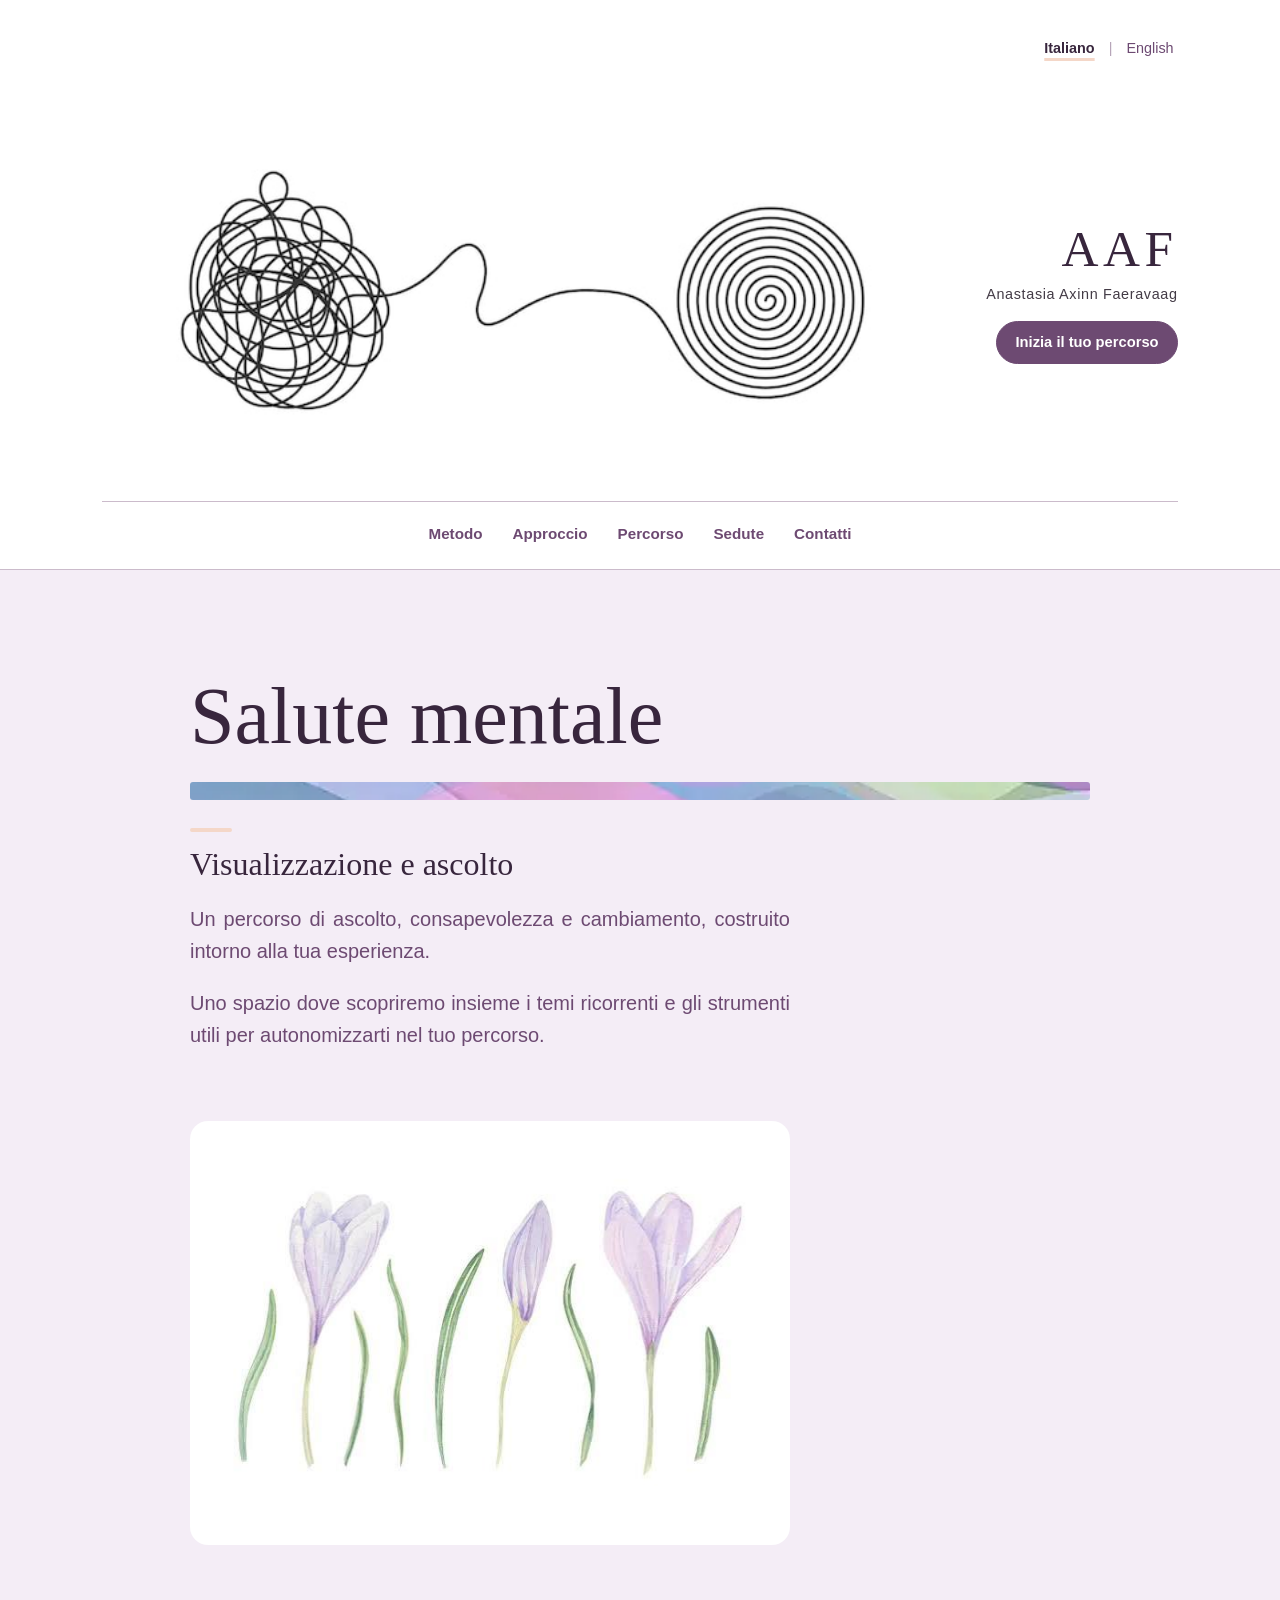
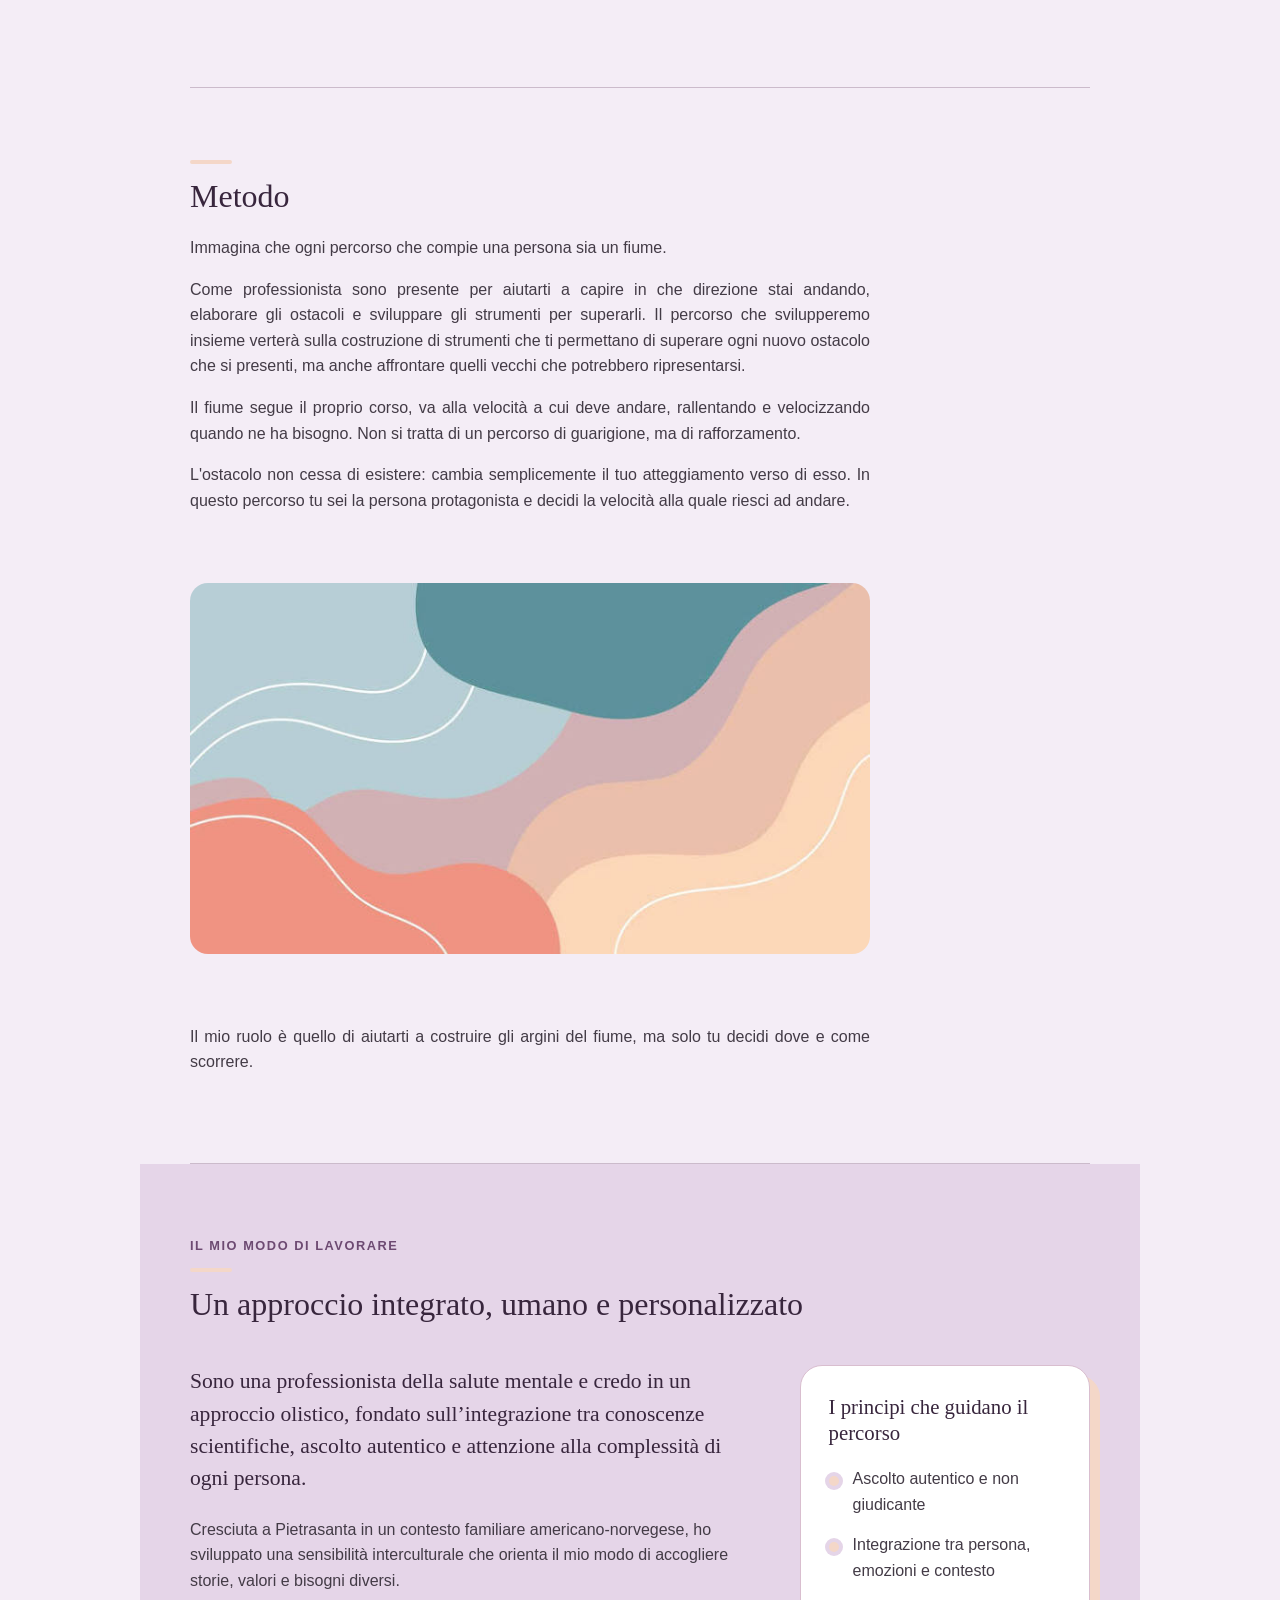
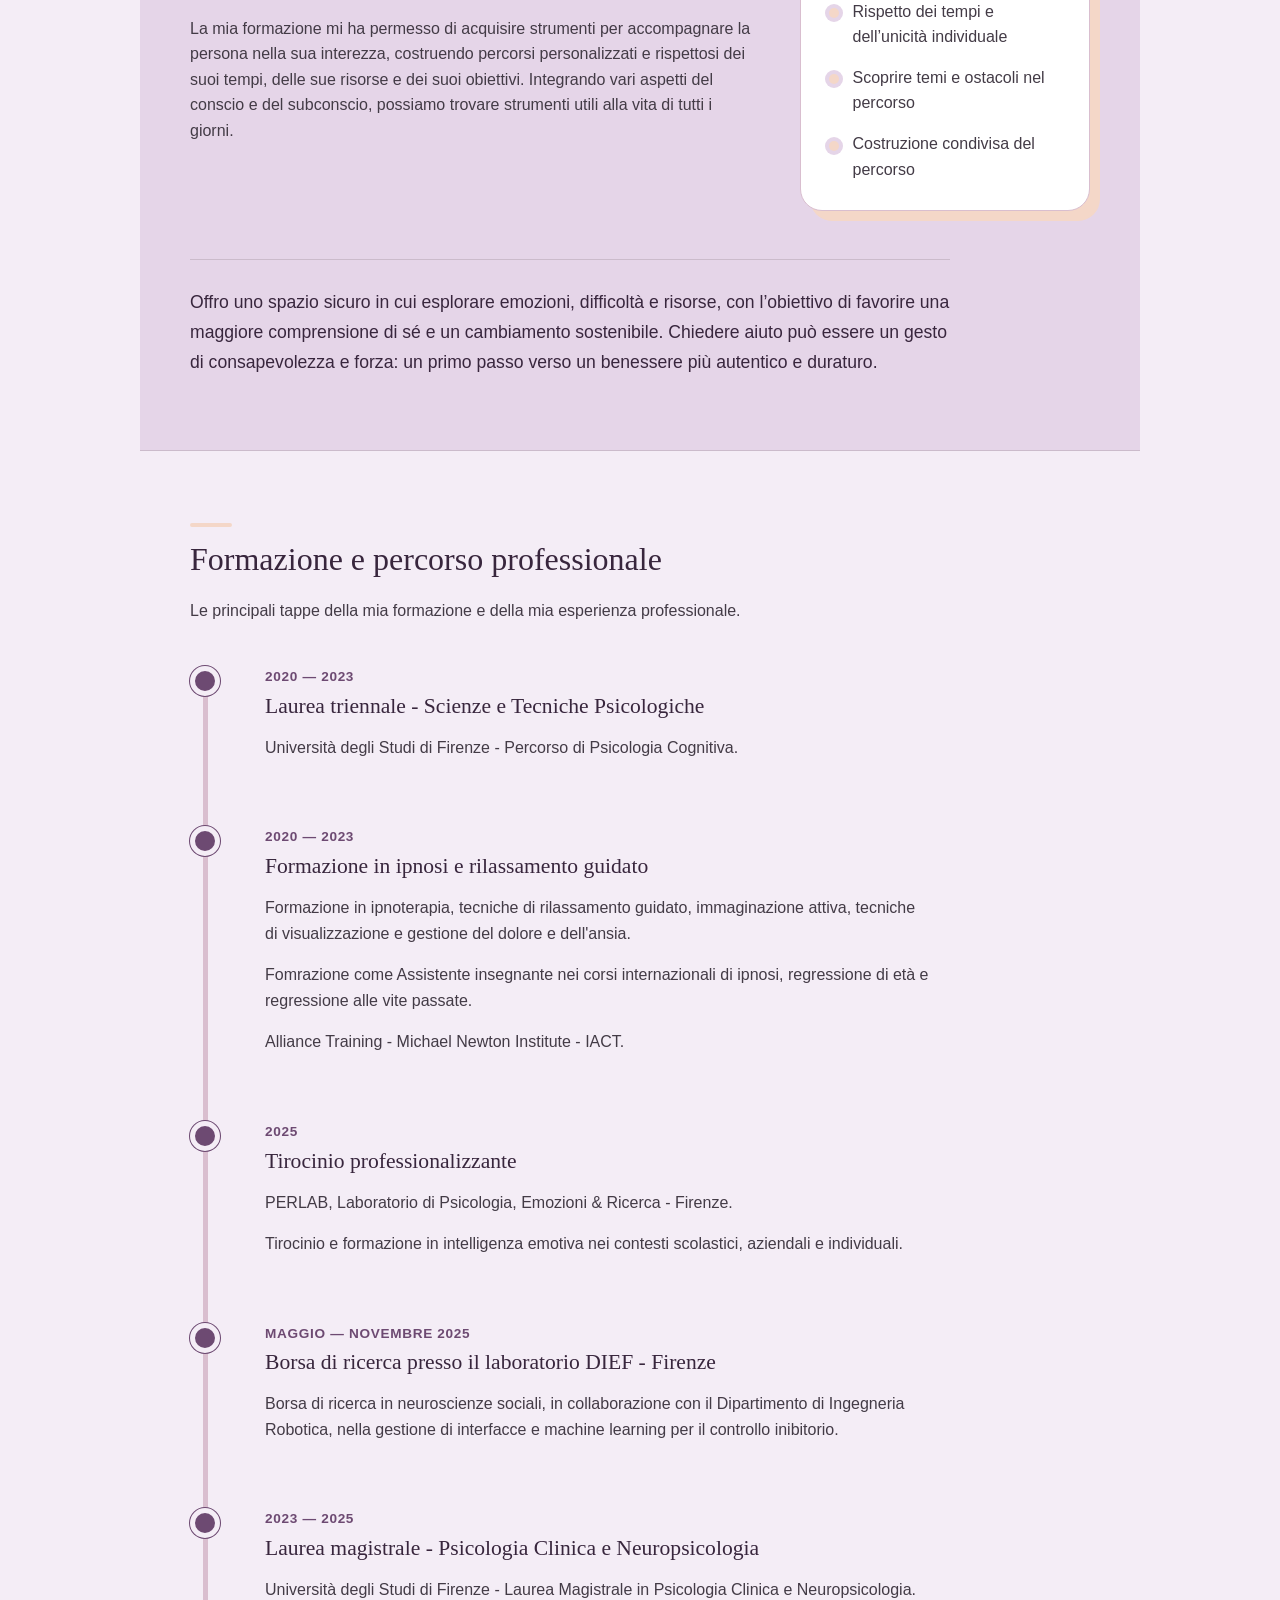
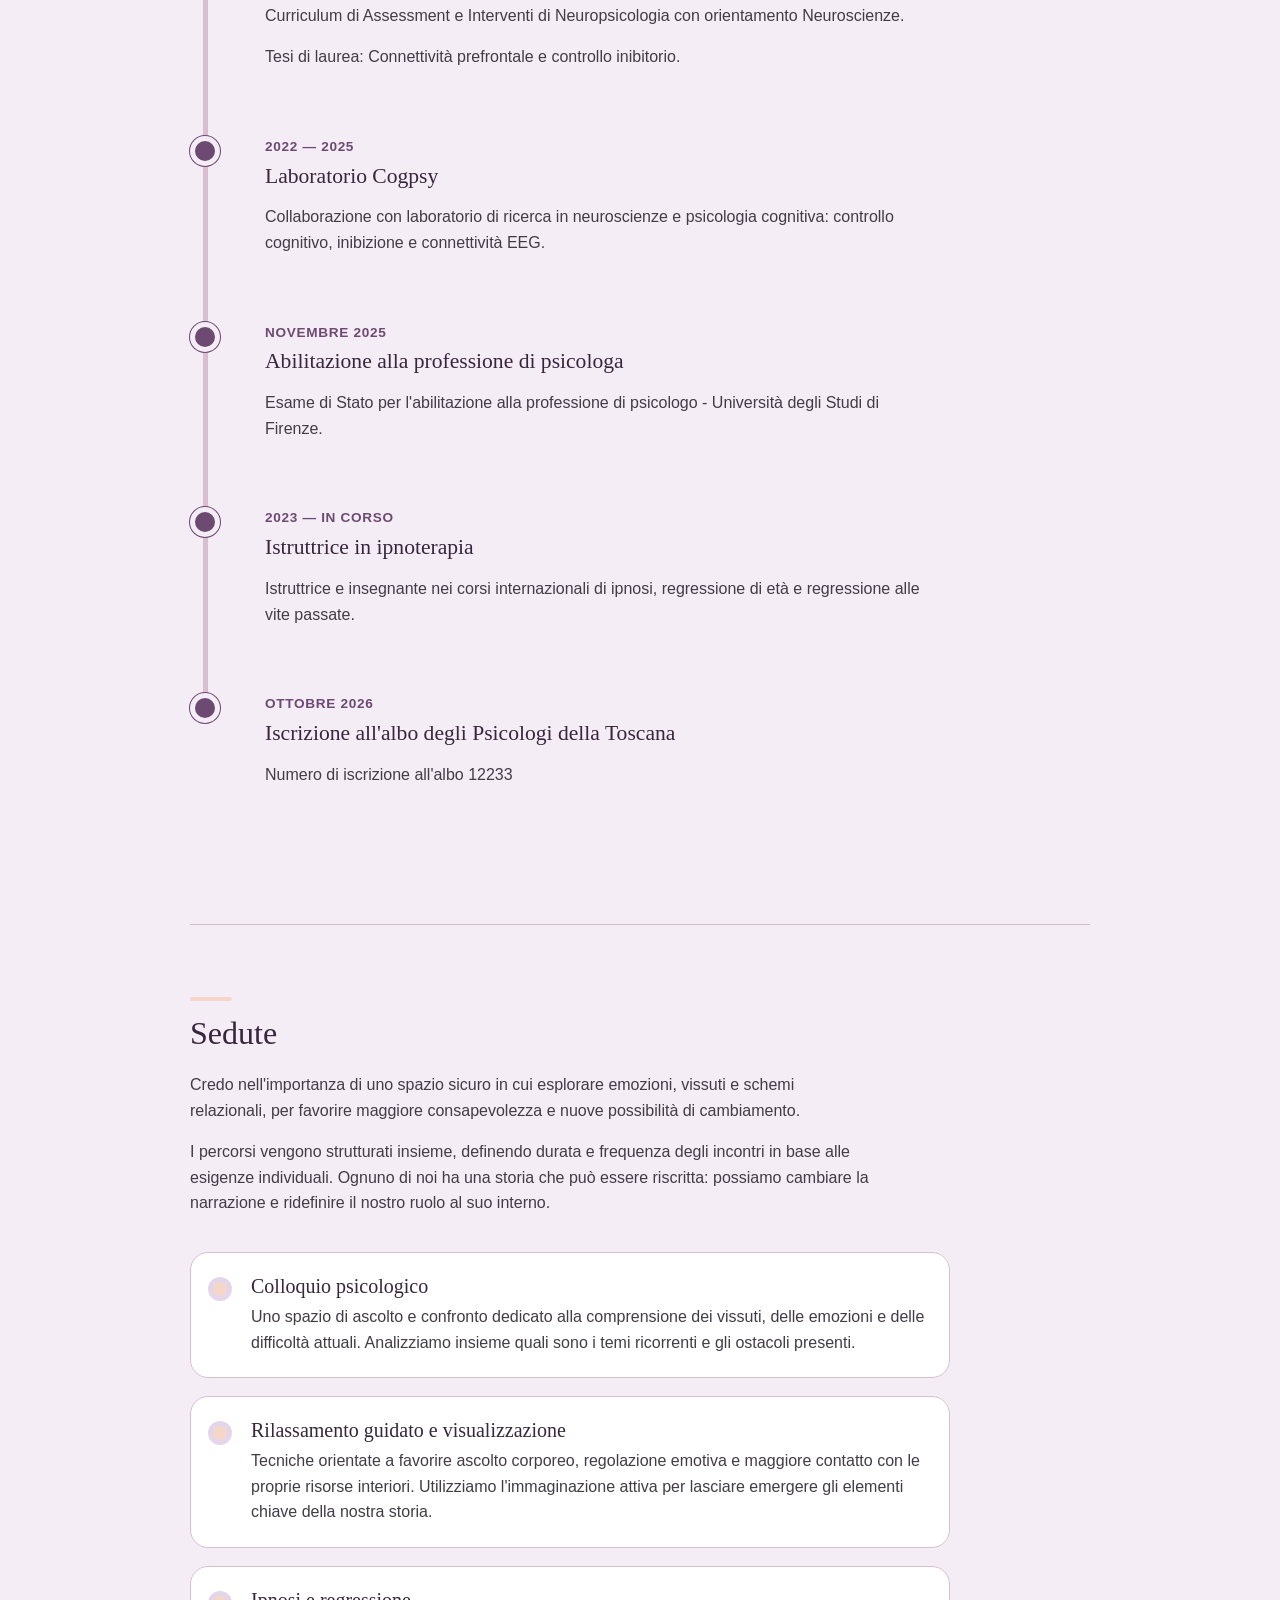
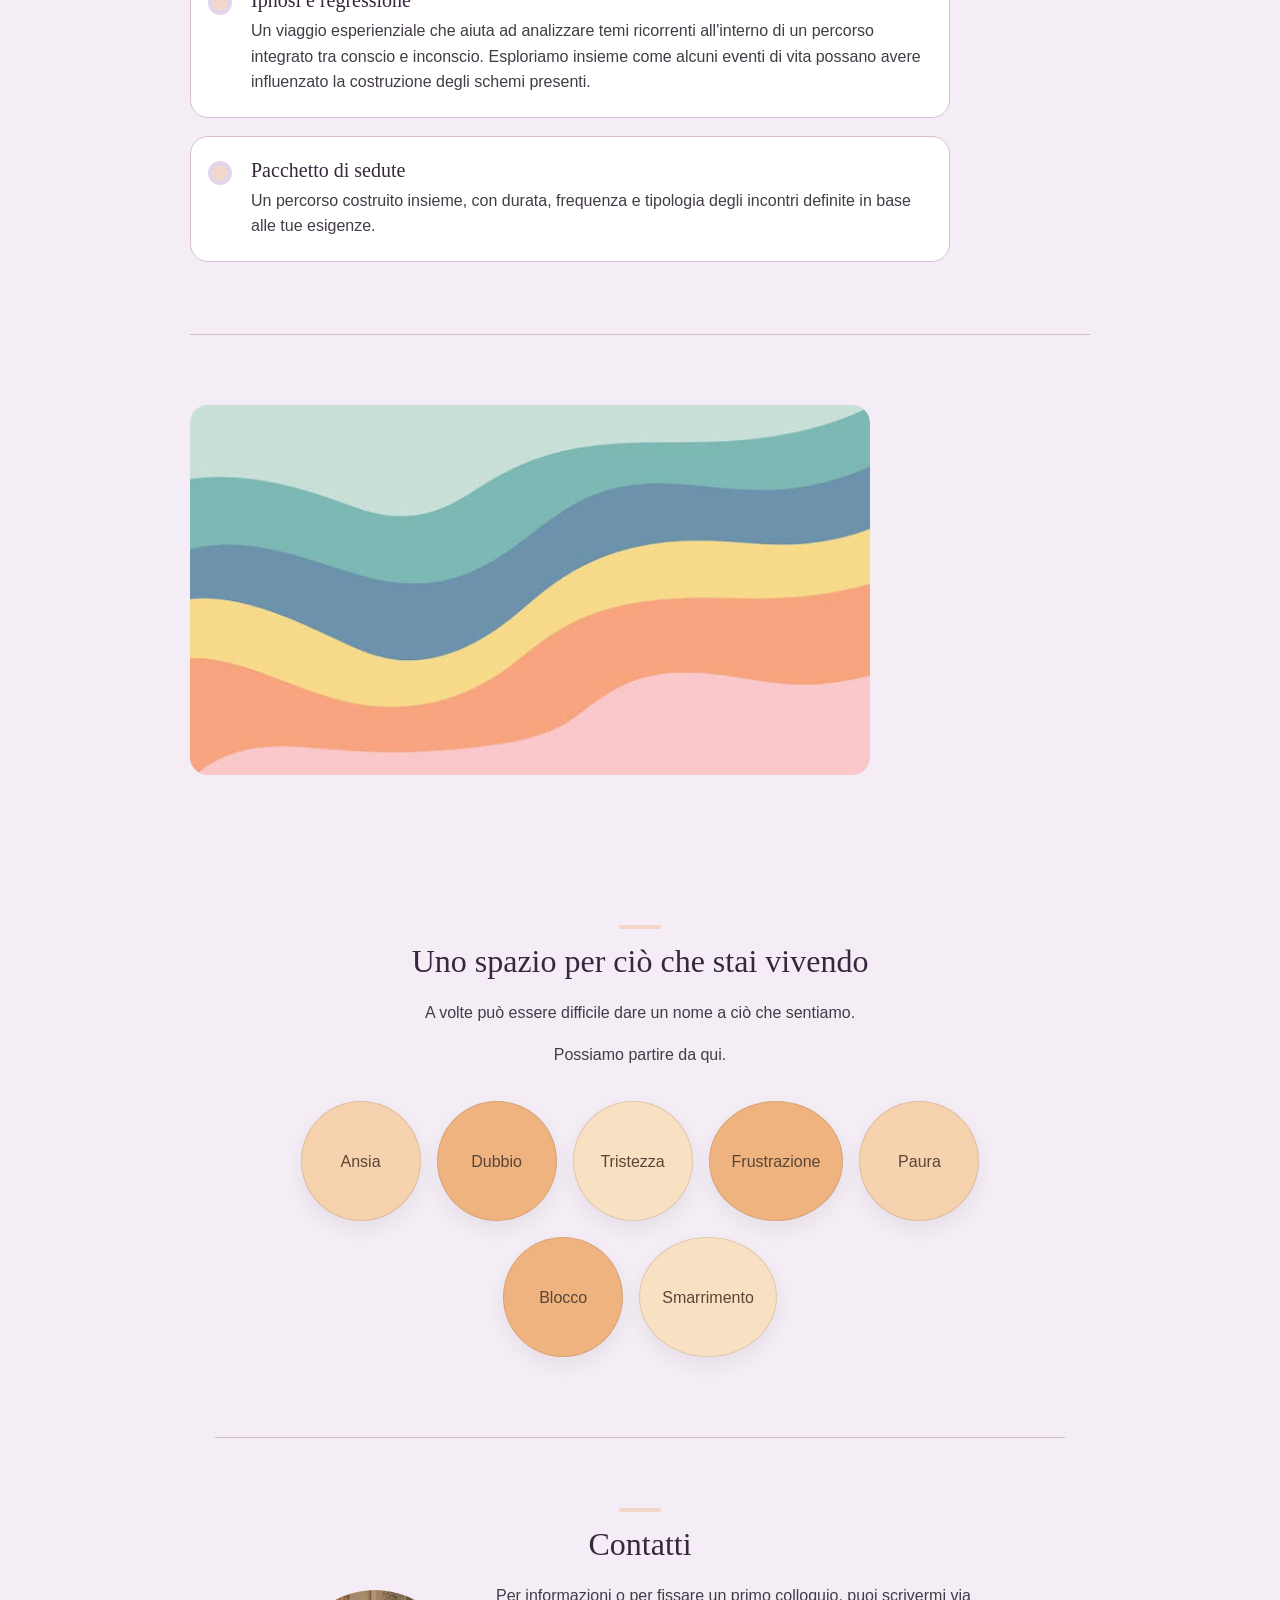
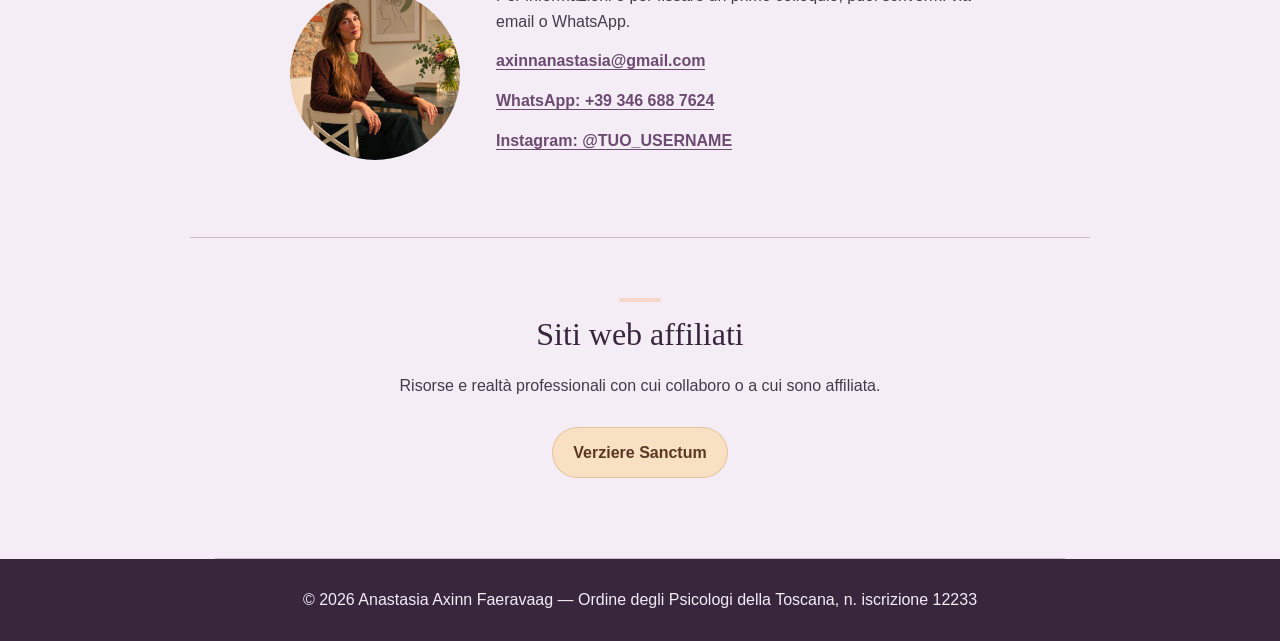
==== index.html @ 02217346 "Update index.html" ====
<!doctype html>
<html lang="it">
<head>
  <meta charset="utf-8">
  <meta name="viewport" content="width=device-width, initial-scale=1">

<link rel="stylesheet" href="style2.css?v=senza-trattini1">

  <link
    rel="alternate"
    hreflang="it"
    href="https://anastasiaaxinnf.com/"
  >
  <link
    rel="alternate"
    hreflang="en"
    href="https://anastasiaaxinnf.com/en.index.html"
  >

  <title>Anastasia Axinn Faeravaag | Salute mentale</title>

  <style>
    .intestazione-sito > .selettore-lingua {
      display: flex;
      flex-wrap: wrap;
      justify-content: flex-end;
      align-items: center;
      align-self: stretch;
      gap: 10px;
      box-sizing: border-box;
      width: 100%;
      margin: 0 0 14px;
      padding: 8px 0;
      font-size: 0.9rem;
      line-height: 1.5;
    }

    .selettore-lingua a {
      display: inline-block;
      padding: 6px 4px;
      color: var(--viola, #705078);
      text-decoration: none;
    }

    .selettore-lingua a:hover,
    .selettore-lingua a:focus-visible {
      color: var(--viola-scuro, #4f3458);
      text-decoration: underline;
      text-underline-offset: 5px;
    }

    .selettore-lingua a[aria-current="page"] {
      color: var(--viola-scuro, #4f3458);
      font-weight: 700;
      text-decoration: underline;
      text-decoration-color: var(--pesca, #edc4ac);
      text-decoration-thickness: 3px;
      text-underline-offset: 5px;
    }

    .selettore-lingua span {
      color: var(--viola, #705078);
      opacity: 0.5;
    }
  </style>
</head>

<body>
  <header class="intestazione-sito">
    <nav class="selettore-lingua" aria-label="Seleziona la lingua">
      <a
        href="index.html"
        lang="it"
        hreflang="it"
        aria-current="page"
      >
        Italiano
      </a>

      <span aria-hidden="true">|</span>

      <a href="en.index.html" lang="en" hreflang="en">
        English
      </a>
    </nav>

    <div class="parte-superiore-header">
      <div class="decorazione-header" aria-hidden="true">
    <img src="images/im11.jpg" alt="">
    </div>

      <div class="identita-sito">
        <a class="logo" href="index.html" aria-label="Torna alla pagina iniziale">
          AAF
        </a>

        <p class="nome-professionista">Anastasia Axinn Faeravaag</p>

        <a class="pulsante-principale pulsante-header" href="#contatti">
          Inizia il tuo percorso
        </a>
      </div>
    </div>

    <nav class="navigazione-principale" aria-label="Navigazione principale">
      <a href="#metodo">Metodo</a>
      <a href="#approccio">Approccio</a>
      <a href="#percorso">Percorso</a>
      <a href="#sedute">Sedute</a>
      <a href="#contatti">Contatti</a>
    </nav>
  </header>

  <main>
    <section class="presentazione">
      <div class="testo-presentazione">
        <h1>Salute mentale</h1>

        <img
          class="immagine-separatrice"
          src="images/im9.jpeg"
          alt=""
          aria-hidden="true"
        >

        <h2>Visualizzazione e ascolto</h2>

        <p>
          Un percorso di ascolto, consapevolezza e cambiamento,
          costruito intorno alla tua esperienza.
        </p>

        <p>
          Uno spazio dove scopriremo insieme i temi ricorrenti e gli
          strumenti utili per autonomizzarti nel tuo percorso.
        </p>
      </div>

      <img
        class="immagine-presentazione"
        src="images/im1.jpeg"
        alt="Texture astratta nei toni lilla e viola"
      >
    </section>

    <section id="metodo">
      <h2>Metodo</h2>

      <p>
        Immagina che ogni percorso che compie una persona sia un fiume.
      </p>

      <p>
        Come professionista sono presente per aiutarti a capire in che direzione
        stai andando, elaborare gli ostacoli e sviluppare gli strumenti per
        superarli. Il percorso che svilupperemo insieme verterà sulla costruzione
        di strumenti che ti permettano di superare ogni nuovo ostacolo che si
        presenti, ma anche affrontare quelli vecchi che potrebbero ripresentarsi.
      </p>

      <p>
        Il fiume segue il proprio corso, va alla velocità a cui deve andare,
        rallentando e velocizzando quando ne ha bisogno. Non si tratta di un
        percorso di guarigione, ma di rafforzamento.
      </p>

      <p>
        L'ostacolo non cessa di esistere: cambia semplicemente il tuo atteggiamento
        verso di esso. In questo percorso tu sei la persona protagonista e decidi
        la velocità alla quale riesci ad andare.
      </p>

      <img
        class="immagine-presentazione"
        src="images/im5.jpeg"
        alt="Texture astratta nei toni lilla e viola"
      >

      <p>
        Il mio ruolo è quello di aiutarti a costruire gli argini del fiume,
        ma solo tu decidi dove e come scorrere.
      </p>

      <!--
      <a class="pulsante-secondario" href="metodo.html">
        Scopri di più<span aria-hidden="true"> →</span>
      </a>
      -->
    </section>

    <section id="approccio" class="sezione-approccio">
      <div class="intestazione-approccio">
        <p class="etichetta">Il mio modo di lavorare</p>
        <h2>Un approccio integrato, umano e personalizzato</h2>
      </div>

      <div class="griglia-approccio">
        <div class="testo-approccio">
          <p class="testo-introduttivo">
            Sono una professionista della salute mentale e credo in un approccio
            olistico, fondato sull’integrazione tra conoscenze scientifiche,
            ascolto autentico e attenzione alla complessità di ogni persona.
          </p>

          <p>
            Cresciuta a Pietrasanta in un contesto familiare americano-norvegese,
            ho sviluppato una sensibilità interculturale che orienta il mio modo
            di accogliere storie, valori e bisogni diversi.
          </p>

          <p>
            La mia formazione mi ha permesso di acquisire strumenti per
            accompagnare la persona nella sua interezza, costruendo percorsi
            personalizzati e rispettosi dei suoi tempi, delle sue risorse e dei
            suoi obiettivi. Integrando vari aspetti del conscio e del subconscio,
            possiamo trovare strumenti utili alla vita di tutti i giorni.
          </p>
        </div>

        <aside class="principi-approccio" aria-label="Principi del mio approccio">
          <h3 class="titolo-principi">I principi che guidano il percorso</h3>

          <ul>
            <li>Ascolto autentico e non giudicante</li>
            <li>Integrazione tra persona, emozioni e contesto</li>
            <li>Rispetto dei tempi e dell’unicità individuale</li>
            <li>Scoprire temi e ostacoli nel percorso</li>
            <li>Costruzione condivisa del percorso</li>
          </ul>
        </aside>
      </div>

      <p class="chiusura-approccio">
        Offro uno spazio sicuro in cui esplorare emozioni, difficoltà e risorse,
        con l’obiettivo di favorire una maggiore comprensione di sé e un
        cambiamento sostenibile. Chiedere aiuto può essere un gesto di
        consapevolezza e forza: un primo passo verso un benessere più autentico
        e duraturo.
      </p>

      <!--
      <a class="pulsante-secondario" href="approccio.html">
        Scopri di più<span aria-hidden="true"> →</span>
      </a>
      -->
    </section>

    <section id="percorso">
      <h2>Formazione e percorso professionale</h2>

      <p class="introduzione-percorso">
        Le principali tappe della mia formazione e della mia esperienza professionale.
      </p>

      <ol class="timeline">
        <li class="tappa">
          <div class="punto-timeline" aria-hidden="true"></div>

          <div class="contenuto-tappa">
            <p class="anno">2020 — 2023</p>
            <h3>Laurea triennale - Scienze e Tecniche Psicologiche</h3>
            <p>
              Università degli Studi di Firenze - Percorso di Psicologia Cognitiva.
            </p>
          </div>
        </li>

        <li class="tappa">
          <div class="punto-timeline" aria-hidden="true"></div>

          <div class="contenuto-tappa">
            <p class="anno">2020 — 2023</p>
            <h3>Formazione in ipnosi e rilassamento guidato</h3>
            <p>
              Formazione in ipnoterapia, tecniche di rilassamento guidato,
              immaginazione attiva, tecniche di visualizzazione e gestione del
              dolore e dell'ansia.
            </p>
            <p>
              Fomrazione come Assistente insegnante nei corsi internazionali di ipnosi,
              regressione di età e regressione alle vite passate.
            </p>
            <p>Alliance Training - Michael Newton Institute - IACT.</p>
          </div>
        </li>

        <li class="tappa">
          <div class="punto-timeline" aria-hidden="true"></div>

          <div class="contenuto-tappa">
            <p class="anno">2025</p>
            <h3>Tirocinio professionalizzante</h3>
            <p>PERLAB, Laboratorio di Psicologia, Emozioni &amp; Ricerca - Firenze.</p>
            <p>
              Tirocinio e formazione in intelligenza emotiva nei contesti scolastici,
              aziendali e individuali.
            </p>
          </div>
        </li>

        <li class="tappa">
          <div class="punto-timeline" aria-hidden="true"></div>

          <div class="contenuto-tappa">
            <p class="anno">Maggio — Novembre 2025</p>
            <h3>Borsa di ricerca presso il laboratorio DIEF - Firenze</h3>
            <p>
              Borsa di ricerca in neuroscienze sociali, in collaborazione con il
              Dipartimento di Ingegneria Robotica, nella gestione di interfacce
              e machine learning per il controllo inibitorio.
            </p>
          </div>
        </li>

        <li class="tappa">
          <div class="punto-timeline" aria-hidden="true"></div>

          <div class="contenuto-tappa">
            <p class="anno">2023 — 2025</p>
            <h3>Laurea magistrale - Psicologia Clinica e Neuropsicologia</h3>
            <p>
              Università degli Studi di Firenze - Laurea Magistrale in Psicologia
              Clinica e Neuropsicologia. Curriculum di Assessment e Interventi
              di Neuropsicologia con orientamento Neuroscienze.
            </p>
            <p>Tesi di laurea: Connettività prefrontale e controllo inibitorio.</p>
          </div>
        </li>

        <li class="tappa">
          <div class="punto-timeline" aria-hidden="true"></div>

          <div class="contenuto-tappa">
            <p class="anno">2022 — 2025</p>
            <h3>Laboratorio Cogpsy</h3>
            <p>
              Collaborazione con laboratorio di ricerca in neuroscienze e psicologia
              cognitiva: controllo cognitivo, inibizione e connettività EEG.
            </p>
          </div>
        </li>

        <li class="tappa">
          <div class="punto-timeline" aria-hidden="true"></div>

          <div class="contenuto-tappa">
            <p class="anno">Novembre 2025</p>
            <h3>Abilitazione alla professione di psicologa</h3>
            <p>
              Esame di Stato per l'abilitazione alla professione di psicologo -
              Università degli Studi di Firenze.
            </p>
          </div>
        </li>

        <li class="tappa">
          <div class="punto-timeline" aria-hidden="true"></div>

          <div class="contenuto-tappa">
            <p class="anno">2023 — In corso</p>
            <h3>Istruttrice in ipnoterapia</h3>
            <p>
              Istruttrice e insegnante nei corsi internazionali di ipnosi,
              regressione di età e regressione alle vite passate.
            </p>
          </div>
          
        </li>
                <li class="tappa">
          <div class="punto-timeline" aria-hidden="true"></div>

          <div class="contenuto-tappa">
            <p class="anno">Ottobre 2026</p>
            <h3>Iscrizione all'albo degli Psicologi della Toscana</h3>
            <p>
              Numero di iscrizione all'albo 12233
            </p>
          </div>
        </li>
      </ol>

      <!--
      <a class="pulsante-secondario" href="percorso.html">
        Scopri di più<span aria-hidden="true"> →</span>
      </a>
      -->
    </section>

    <section id="sedute">
      <h2>Sedute</h2>

      <p>
        Credo nell'importanza di uno spazio sicuro in cui esplorare emozioni,
        vissuti e schemi relazionali, per favorire maggiore consapevolezza e
        nuove possibilità di cambiamento.
      </p>

      <p>
        I percorsi vengono strutturati insieme, definendo durata e frequenza
        degli incontri in base alle esigenze individuali. Ognuno di noi ha una
        storia che può essere riscritta: possiamo cambiare la narrazione e
        ridefinire il nostro ruolo al suo interno.
      </p>

      <ul class="tipi-seduta">
        <li>
          <span class="icona-seduta" aria-hidden="true"></span>

          <div>
            <h3>Colloquio psicologico</h3>
            <p class="descrizione-seduta">
              Uno spazio di ascolto e confronto dedicato alla comprensione dei
              vissuti, delle emozioni e delle difficoltà attuali. Analizziamo
              insieme quali sono i temi ricorrenti e gli ostacoli presenti.
            </p>

            <div class="dettagli-seduta">
              <p><span>Durata</span>60 minuti</p>
              <p><span>Costo</span>75 €</p>
            </div>
          </div>
        </li>

        <li>
          <span class="icona-seduta" aria-hidden="true"></span>

          <div>
            <h3>Rilassamento guidato e visualizzazione</h3>
            <p class="descrizione-seduta">
              Tecniche orientate a favorire ascolto corporeo, regolazione emotiva
              e maggiore contatto con le proprie risorse interiori. Utilizziamo
              l'immaginazione attiva per lasciare emergere gli elementi chiave
              della nostra storia.
            </p>

            <div class="dettagli-seduta">
              <p><span>Durata</span>120 minuti</p>
              <p><span>Costo</span>150 €</p>
            </div>
          </div>
        </li>

        <li>
          <span class="icona-seduta" aria-hidden="true"></span>

          <div>
            <h3>Ipnosi e regressione</h3>
            <p class="descrizione-seduta">
              Un viaggio esperienziale che aiuta ad analizzare temi ricorrenti
              all'interno di un percorso integrato tra conscio e inconscio.
              Esploriamo insieme come alcuni eventi di vita possano avere
              influenzato la costruzione degli schemi presenti.
            </p>

            <div class="dettagli-seduta">
              <p><span>Durata</span>180–220 minuti</p>
              <p><span>Costo</span>245 €</p>
            </div>
          </div>
        </li>

        <li>
          <span class="icona-seduta" aria-hidden="true"></span>

          <div>
            <h3>Pacchetto di sedute</h3>
            <p class="descrizione-seduta">
              Un percorso costruito insieme, con durata, frequenza e tipologia
              degli incontri definite in base alle tue esigenze.
            </p>

            <div class="dettagli-seduta">
              <p><span>Durata</span>Da stabilire insieme</p>
              <p><span>Costo</span>Da stabilire insieme</p>
            </div>
          </div>
        </li>
      </ul>

      <!--
      <a class="pulsante-secondario" href="sedute.html">
        Scopri di più<span aria-hidden="true"> →</span>
      </a>
      -->
    </section>

    <img
      class="immagine-presentazione"
      src="images/im7.jpeg"
      alt="Fiume"
    >

    <section id="cosa-posso-aiutarti">
      <h2>Uno spazio per ciò che stai vivendo</h2>

      <p class="intro-bubbles">
        A volte può essere difficile dare un nome a ciò che sentiamo.
      </p>

      <p class="intro-bubbles">Possiamo partire da qui.</p>

      <div class="bubbles" aria-label="Alcuni vissuti che possono essere esplorati">
        <span class="bubble bubble-1">Ansia</span>
        <span class="bubble bubble-2">Dubbio</span>
        <span class="bubble bubble-3">Tristezza</span>
        <span class="bubble bubble-4">Frustrazione</span>
        <span class="bubble bubble-5">Paura</span>
        <span class="bubble bubble-6">Blocco</span>
        <span class="bubble bubble-7">Smarrimento</span>
      </div>
    </section>

    <section id="contatti">
      <h2>Contatti</h2>

      <div class="contatti-layout">
        <img
          src="images/ANASTASIA PORTRAIT_02.png"
          alt="Ritratto di Anastasia Axinn Faeravaag"
          class="foto-contatti"
        >

<div class="testo-contatti">
  <p>
    Per informazioni o per fissare un primo colloquio,
    puoi scrivermi via email o WhatsApp.
  </p>

<p>
  <a
    class="link-email"
    href="mailto:axinnanastasia@gmail.com"
  >
    axinnanastasia@gmail.com
  </a>
</p>

<p>
  <a
    class="link-email"
    href="https://wa.me/393466887624"
    target="_blank"
    rel="noopener noreferrer"
  >
    WhatsApp: +39 346 688 7624
  </a>
</p>

<p>
  <a
    class="link-instagram"
    href="https://www.instagram.com/TUO_USERNAME/"
    target="_blank"
    rel="noopener noreferrer"
  >
    Instagram: @TUO_USERNAME
  </a>
</p>
  </div>
</section>

    <section id="siti-affiliati">
      <h2>Siti web affiliati</h2>

      <p class="testo-affiliati">
        Risorse e realtà professionali con cui collaboro o a cui sono affiliata.
      </p>

      <div class="link-affiliati">
        <a
          href="https://verzieresanctum.com/sanctum"
          target="_blank"
          rel="noopener noreferrer"
        >
          Verziere Sanctum
        </a>
      </div>
    </section>
  </main>
<footer>
  <p>
    © 2026 Anastasia Axinn Faeravaag —
    Ordine degli Psicologi della Toscana, n. iscrizione 12233
  </p>
</footer>
</body>
</html>
---- style2.css ----
:root {
  --sfondo: #f4edf6;
  --sfondo-lilla: #e5d5e8;
  --mauve: #d9becf;
  --pesca: #f4d7c8;
  --viola: #6d4a72;
  --viola-scuro: #38263d;
  --testo: #433b46;
  --bordo: #cbbbcb;
  --bianco: #ffffff;
}

* {
  box-sizing: border-box;
}

html {
  scroll-behavior: smooth;
}

body {
  margin: 0;
  background-color: var(--sfondo);
  color: var(--testo);
  font-family: Arial, Helvetica, sans-serif;
  font-size: 16px;
  line-height: 1.6;
}

img {
  max-width: 100%;
}

/* Header */

.intestazione-sito {
  display: flex;
  flex-direction: column;
  gap: 28px;
  padding: 24px max(1cm, 8%) 22px;
  background-color: var(--bianco);
  border-bottom: 1px solid var(--bordo);
}

/* Selettore della lingua */

.intestazione-sito > .selettore-lingua {
  display: flex;
  flex-wrap: wrap;
  justify-content: flex-end;
  align-items: center;
  align-self: stretch;
  gap: 10px;
  width: 100%;
  margin: 0;
  padding: 0;
  font-size: 0.9rem;
  line-height: 1.5;
}

.selettore-lingua a {
  display: inline-block;
  padding: 8px 6px;
  border-radius: 4px;
  color: var(--viola);
  text-decoration: none;
  transition: color 200ms ease;
}

.selettore-lingua a:hover,
.selettore-lingua a:focus-visible {
  color: var(--viola-scuro);
  text-decoration: underline;
  text-underline-offset: 5px;
}

.selettore-lingua a:focus-visible {
  outline: 2px solid var(--viola);
  outline-offset: 3px;
}

.selettore-lingua a[aria-current="page"] {
  color: var(--viola-scuro);
  font-weight: 700;
  text-decoration: underline;
  text-decoration-color: var(--pesca);
  text-decoration-thickness: 3px;
  text-underline-offset: 5px;
}

.selettore-lingua span {
  color: var(--viola);
  opacity: 0.5;
}

/* Immagine e identità */

.parte-superiore-header {
  display: grid;
  grid-template-columns: minmax(0, 1fr) auto;
  gap: 48px;
  align-items: center;
}

/* Spirale usata come immagine di sfondo */

.decorazione-header {
  width: 100%;
  height: 190px;
  border-radius: 0;
  background-image: url("images/im11.jpg");
  background-size: contain;
  background-position: center;
  background-repeat: no-repeat;
}

/* Compatibilità con un tag img dentro decorazione-header */

.parte-superiore-header .decorazione-header:has(> img) {
  height: auto;
  min-width: 0;
  background: none;
}

.decorazione-header > img {
  display: block;
  width: 100%;
  height: auto;
  margin: 0;
  border: 0;
  border-radius: 0;
}

/* Spirale inserita con la classe dedicata */

.spirale-header {
  width: 100%;
  min-width: 0;
  align-self: center;
}

.spirale-header img {
  display: block;
  width: 100%;
  height: auto;
  margin: 0;
  border: 0;
  border-radius: 0;
}

.identita-sito {
  display: flex;
  flex-direction: column;
  align-items: flex-end;
  text-align: right;
}

.logo {
  color: var(--viola-scuro);
  font-family: Georgia, "Times New Roman", serif;
  font-size: clamp(2.2rem, 4vw, 3.4rem);
  font-weight: normal;
  letter-spacing: 0.09em;
  line-height: 0.95;
  text-decoration: none;
}

.logo:hover,
.logo:focus-visible {
  color: var(--viola);
}

.nome-professionista {
  max-width: none;
  margin: 9px 0 15px;
  color: var(--testo);
  font-size: 0.9rem;
  letter-spacing: 0.045em;
}

/* Logo grafico, se presente nell'HTML */

.logo.logo-con-immagine {
  display: inline-block;
  width: 170px;
  max-width: 100%;
  line-height: 0;
  letter-spacing: normal;
}

.immagine-logo {
  display: block;
  width: 100%;
  height: auto;
}

.logo-con-immagine:focus-visible {
  outline: 2px solid var(--viola);
  outline-offset: 6px;
  border-radius: 8px;
}

/* Menu principale */

.navigazione-principale {
  display: flex;
  flex-wrap: wrap;
  justify-content: center;
  gap: 12px 30px;
  width: 100%;
  padding-top: 20px;
  border-top: 1px solid var(--bordo);
}

.navigazione-principale a {
  color: var(--viola);
  font-size: 0.95rem;
  font-weight: bold;
  text-decoration: none;
}

.navigazione-principale a:hover,
.navigazione-principale a:focus-visible {
  color: var(--viola-scuro);
  text-decoration: underline;
  text-decoration-thickness: 2px;
  text-underline-offset: 5px;
}

.navigazione-principale a[aria-current="page"] {
  color: var(--viola-scuro);
  text-decoration: underline;
  text-decoration-color: var(--pesca);
  text-decoration-thickness: 4px;
  text-underline-offset: 6px;
}

/* Pulsanti */

.pulsante-principale,
.pulsante-secondario {
  display: inline-block;
  font-size: 0.92rem;
  font-weight: bold;
  line-height: 1.25;
  text-decoration: none;
  transition:
    background-color 200ms ease,
    border-color 200ms ease,
    color 200ms ease,
    transform 200ms ease;
}

.pulsante-principale {
  padding: 11px 18px;
  border: 1px solid var(--viola);
  border-radius: 999px;
  background-color: var(--viola);
  color: var(--bianco);
}

.pulsante-principale:hover,
.pulsante-principale:focus-visible {
  border-color: var(--viola-scuro);
  background-color: var(--viola-scuro);
  transform: translateY(-2px);
}

.pulsante-secondario {
  margin-top: 24px;
  padding: 10px 16px;
  border: 1px solid var(--viola);
  border-radius: 999px;
  background-color: transparent;
  color: var(--viola-scuro);
}

.pulsante-secondario:hover,
.pulsante-secondario:focus-visible {
  background-color: var(--sfondo-lilla);
  transform: translateY(-2px);
}

/* Struttura generale */

main {
  width: min(calc(100% - 2cm), 900px);
  margin: 0 auto;
}

section {
  padding: 72px 0;
  border-bottom: 1px solid var(--bordo);
}

main > section:first-child {
  padding-top: 100px;
}

h1,
h2,
h3 {
  color: var(--viola-scuro);
  font-family: Georgia, "Times New Roman", serif;
  line-height: 1.15;
  overflow-wrap: break-word;
}

h1 {
  max-width: 700px;
  margin: 0 0 20px;
  font-size: clamp(2.8rem, 8vw, 5rem);
  font-weight: normal;
}

h2 {
  margin: 0 0 20px;
  font-size: 2rem;
  font-weight: normal;
}

h3 {
  font-weight: normal;
}

h2::before {
  content: "";
  display: block;
  width: 42px;
  height: 4px;
  margin-bottom: 14px;
  border-radius: 999px;
  background-color: var(--pesca);
}

p {
  max-width: 680px;
}

.etichetta {
  margin: 0 0 12px;
  color: var(--viola);
  font-size: 0.8rem;
  font-weight: bold;
  letter-spacing: 0.12em;
  text-transform: uppercase;
}

/* Presentazione: Salute mentale */

.testo-presentazione p {
  max-width: 600px;
  color: var(--viola);
  font-size: 1.25rem;
}

/* Salute mentale e Metodo:
   testo giustificato senza sillabazione */

.presentazione .testo-presentazione p,
#metodo p {
  text-align: justify;
  text-align-last: start;
  -webkit-hyphens: none;
  hyphens: none;
  word-break: normal;
  overflow-wrap: normal;
  white-space: normal;
}

/* Mantiene la stessa impostazione anche in eventuali
   elementi inseriti dentro i paragrafi */

.presentazione .testo-presentazione p *,
#metodo p * {
  -webkit-hyphens: none;
  hyphens: none;
  word-break: normal;
  overflow-wrap: normal;
}

/* Immagini del contenuto */

.immagine-separatrice {
  display: block;
  width: 100%;
  height: 18px;
  margin-bottom: 28px;
  border-radius: 3px;
  object-fit: cover;
}

/* Allineamento al bordo sinistro dei paragrafi */

.immagine-presentazione {
  display: block;
  width: 100%;
  max-width: 680px;
  height: auto;
  margin: 70px 0;
  border-radius: 18px;
  object-fit: cover;
}

/* Stessa larghezza massima del testo introduttivo */

.presentazione > .immagine-presentazione {
  max-width: 600px;
}

/* Approccio */

#approccio {
  margin-left: -5.55%;
  margin-right: -5.55%;
  padding-left: 5.55%;
  padding-right: 5.55%;
  background-color: var(--sfondo-lilla);
}

.sezione-approccio {
  position: relative;
}

.intestazione-approccio {
  max-width: 780px;
  margin-bottom: 42px;
}

.griglia-approccio {
  display: grid;
  grid-template-columns: minmax(0, 1.45fr) minmax(260px, 0.75fr);
  gap: 48px;
  align-items: start;
}

.testo-approccio {
  min-width: 0;
}

.testo-approccio p {
  margin-top: 0;
  margin-bottom: 22px;
}

.testo-approccio .testo-introduttivo {
  color: var(--viola-scuro);
  font-family: Georgia, "Times New Roman", serif;
  font-size: 1.35rem;
  line-height: 1.5;
}

.principi-approccio {
  min-width: 0;
  padding: 28px;
  border: 1px solid var(--mauve);
  border-radius: 22px;
  background-color: var(--bianco);
  box-shadow: 10px 10px 0 var(--pesca);
}

.titolo-principi {
  margin: 0 0 20px;
  color: var(--viola-scuro);
  font-family: Georgia, "Times New Roman", serif;
  font-size: 1.3rem;
  line-height: 1.25;
}

.principi-approccio ul {
  display: grid;
  gap: 15px;
  margin: 0;
  padding: 0;
  list-style: none;
}

.principi-approccio li {
  position: relative;
  padding-left: 24px;
}

.principi-approccio li::before {
  content: "";
  position: absolute;
  top: 0.6em;
  left: 0;
  width: 10px;
  height: 10px;
  border-radius: 50%;
  background-color: var(--pesca);
  box-shadow: 0 0 0 4px var(--sfondo-lilla);
}

.chiusura-approccio {
  max-width: 760px;
  margin: 48px 0 0;
  padding: 28px 0 0;
  border-top: 1px solid var(--bordo);
  color: var(--viola-scuro);
  font-size: 1.1rem;
  line-height: 1.7;
}

/* Timeline: formazione e percorso */

#percorso {
  position: relative;
}

.introduzione-percorso {
  margin-bottom: 42px;
}

.timeline {
  max-width: 760px;
  margin: 0;
  padding: 0;
  list-style: none;
}

.tappa {
  position: relative;
  display: grid;
  grid-template-columns: 32px minmax(0, 1fr);
  column-gap: 24px;
  padding: 0 0 46px;
}

.tappa::before {
  content: "";
  position: absolute;
  top: 28px;
  bottom: -2px;
  left: 13px;
  width: 5px;
  border-radius: 999px;
  background-color: var(--mauve);
  transition:
    width 220ms ease,
    left 220ms ease,
    background-color 220ms ease;
}

.tappa:last-child::before {
  display: none;
}

.punto-timeline {
  position: relative;
  z-index: 1;
  width: 30px;
  height: 30px;
  margin-top: 1px;
  border: 5px solid var(--sfondo);
  border-radius: 50%;
  background-color: var(--viola);
  box-shadow: 0 0 0 1px var(--viola);
  transition:
    transform 220ms ease,
    background-color 220ms ease;
}

.contenuto-tappa {
  min-width: 0;
  padding: 0 18px 18px;
  border: 1px solid transparent;
  border-radius: 16px;
  overflow-wrap: break-word;
  transition:
    background-color 220ms ease,
    border-color 220ms ease,
    transform 220ms ease;
}

.anno {
  margin: 0 0 6px;
  color: var(--viola);
  font-size: 0.85rem;
  font-weight: bold;
  letter-spacing: 0.05em;
  text-transform: uppercase;
}

.contenuto-tappa h3 {
  margin: 0 0 8px;
  color: var(--viola-scuro);
  font-family: Georgia, "Times New Roman", serif;
  font-size: 1.35rem;
  font-weight: normal;
}

.contenuto-tappa p:last-child {
  margin-bottom: 0;
}

.tappa:hover::before {
  left: 10px;
  width: 11px;
  background-color: var(--pesca);
}

.tappa:hover .punto-timeline {
  background-color: var(--pesca);
  transform: scale(1.18);
}

.tappa:hover .contenuto-tappa {
  border-color: var(--mauve);
  background-color: var(--sfondo-lilla);
  transform: translateX(8px);
}

/* Sedute */

.tipi-seduta {
  display: grid;
  gap: 18px;
  max-width: 760px;
  margin: 36px 0 0;
  padding: 0;
  list-style: none;
}

.tipi-seduta li {
  display: grid;
  grid-template-columns: 22px minmax(0, 1fr);
  gap: 16px;
  align-items: start;
  padding: 22px;
  border: 1px solid var(--mauve);
  border-radius: 18px;
  background-color: var(--bianco);
  transition:
    transform 200ms ease,
    border-color 200ms ease,
    background-color 200ms ease;
}

.tipi-seduta li > div {
  min-width: 0;
}

.icona-seduta {
  width: 14px;
  height: 14px;
  margin-top: 7px;
  border-radius: 50%;
  background-color: var(--pesca);
  box-shadow: 0 0 0 5px var(--sfondo-lilla);
  transition:
    transform 200ms ease,
    background-color 200ms ease;
}

.tipi-seduta h3 {
  margin: 0 0 6px;
  color: var(--viola-scuro);
  font-family: Georgia, "Times New Roman", serif;
  font-size: 1.25rem;
  font-weight: normal;
}

.tipi-seduta p {
  margin: 0;
}

.tipi-seduta li:hover {
  border-color: var(--viola);
  background-color: var(--sfondo-lilla);
  transform: translateX(8px);
}

.tipi-seduta li:hover .icona-seduta {
  background-color: var(--viola);
  transform: scale(1.2);
}

.dettagli-seduta {
  display: grid;
  grid-template-columns: repeat(2, minmax(0, 1fr));
  gap: 12px;
  max-height: 0;
  margin-top: 0;
  overflow: hidden;
  opacity: 0;
  transform: translateY(-8px);
  transition:
    max-height 280ms ease,
    margin-top 280ms ease,
    opacity 220ms ease,
    transform 280ms ease;
}

.dettagli-seduta p {
  min-width: 0;
  margin: 0;
  padding: 12px 14px;
  border-radius: 12px;
  background-color: var(--pesca);
  color: var(--viola-scuro);
  font-size: 0.95rem;
  line-height: 1.35;
  overflow-wrap: break-word;
}

.dettagli-seduta span {
  display: block;
  margin-bottom: 3px;
  color: var(--viola);
  font-size: 0.72rem;
  font-weight: bold;
  letter-spacing: 0.08em;
  text-transform: uppercase;
}

.tipi-seduta li:hover .dettagli-seduta,
.tipi-seduta li:focus-within .dettagli-seduta {
  max-height: 400px;
  margin-top: 18px;
  opacity: 1;
  transform: translateY(0);
}

/* Bubbles */

#cosa-posso-aiutarti {
  max-width: 850px;
  margin: 0 auto;
  padding: 80px 24px;
  text-align: center;
}

#cosa-posso-aiutarti h2::before {
  margin-left: auto;
  margin-right: auto;
}

.intro-bubbles {
  max-width: 520px;
  margin: 0 auto 16px;
  line-height: 1.6;
}

.intro-bubbles + .intro-bubbles {
  margin-bottom: 34px;
}

.bubbles {
  display: flex;
  flex-wrap: wrap;
  justify-content: center;
  gap: 16px;
}

.bubble {
  display: inline-flex;
  align-items: center;
  justify-content: center;
  min-width: 120px;
  min-height: 120px;
  max-width: 100%;
  padding: 22px;
  border: 1px solid rgba(115, 91, 74, 0.18);
  border-radius: 50%;
  color: #5a4638;
  font-size: 1rem;
  line-height: 1.2;
  text-align: center;
  box-shadow: 0 8px 20px rgba(54, 43, 32, 0.07);
  transition:
    transform 250ms ease,
    box-shadow 250ms ease;
}

.bubble-1,
.bubble-5 {
  background: #f6d2ae;
}

.bubble-2,
.bubble-4,
.bubble-6 {
  background: #eeb37f;
}

.bubble-3,
.bubble-7 {
  background: #f8e0c2;
}

.bubble:hover {
  box-shadow: 0 12px 26px rgba(54, 43, 32, 0.12);
  transform: translateY(-5px);
}

/* Contatti */

#contatti {
  padding: 70px 24px;
  text-align: center;
  scroll-margin-top: 24px;
}

#contatti h2::before,
#siti-affiliati h2::before {
  margin-left: auto;
  margin-right: auto;
}

.contatti-layout {
  display: grid;
  grid-template-columns: auto minmax(0, 1fr);
  gap: 36px;
  align-items: center;
  max-width: 700px;
  margin: 0 auto;
  text-align: left;
}

.foto-contatti {
  display: block;
  width: 170px;
  height: 170px;
  margin: 0;
  border-radius: 50%;
  object-fit: cover;
  object-position: center 35%;
}

.testo-contatti {
  min-width: 0;
  max-width: 500px;
}

.testo-contatti p {
  margin: 0 0 14px;
  line-height: 1.6;
}

/* Email, WhatsApp e Instagram */

.link-email,
.link-instagram {
  color: var(--viola);
  font-weight: 600;
  text-decoration: none;
  border-bottom: 1px solid currentColor;
  overflow-wrap: anywhere;
  transition: color 200ms ease;
}

.link-email:hover,
.link-email:focus-visible,
.link-instagram:hover,
.link-instagram:focus-visible {
  color: var(--viola-scuro);
}

.link-email:focus-visible,
.link-instagram:focus-visible {
  outline: 2px solid var(--viola);
  outline-offset: 4px;
  border-radius: 2px;
}

.sedi-contatti {
  margin-top: 32px;
  padding-top: 22px;
  border-top: 1px solid var(--bordo);
}

.sedi-contatti h3 {
  margin: 0 0 12px;
  font-size: 1.25rem;
}

.sedi-contatti ul {
  display: grid;
  gap: 8px;
  margin: 0;
  padding: 0;
  list-style: none;
}

/* Siti affiliati */

#siti-affiliati {
  max-width: 850px;
  margin: 0 auto;
  padding: 60px 24px 80px;
  text-align: center;
}

.testo-affiliati {
  max-width: 560px;
  margin: 0 auto 28px;
  line-height: 1.6;
}

.link-affiliati {
  display: flex;
  flex-wrap: wrap;
  justify-content: center;
  gap: 14px;
}

.link-affiliati a {
  display: inline-block;
  max-width: 100%;
  padding: 12px 20px;
  border: 1px solid rgba(177, 99, 45, 0.25);
  border-radius: 999px;
  background: #f8e0c2;
  color: #5a3823;
  font-weight: 600;
  text-decoration: none;
  overflow-wrap: anywhere;
  transition:
    background-color 250ms ease,
    transform 250ms ease;
}

.link-affiliati a:hover,
.link-affiliati a:focus-visible {
  background: #eeb37f;
  transform: translateY(-3px);
}

/* Footer */

footer {
  padding: 28px max(1cm, 8%);
  background-color: var(--viola-scuro);
  color: var(--sfondo);
  text-align: center;
}

footer p {
  max-width: none;
  margin: 0;
  overflow-wrap: break-word;
}

/* Layout mobile */

@media (max-width: 700px) {
  .griglia-approccio,
  .contatti-layout {
    grid-template-columns: 1fr;
  }

  .griglia-approccio {
    gap: 32px;
  }

  .principi-approccio {
    padding: 24px;
    box-shadow: 7px 7px 0 var(--pesca);
  }

  .contatti-layout {
    text-align: center;
  }

  .foto-contatti,
  .testo-contatti {
    margin-left: auto;
    margin-right: auto;
  }
}

@media (max-width: 600px) {
  .intestazione-sito {
    gap: 22px;
    padding: 22px max(1cm, 6%) 18px;
  }

  .parte-superiore-header {
    grid-template-columns: 1fr;
    gap: 18px;
  }

  .identita-sito {
    align-items: flex-end;
    text-align: right;
  }

  .decorazione-header {
    order: 2;
    height: 140px;
  }

  .spirale-header {
    order: 2;
  }

  .navigazione-principale {
    gap: 10px 18px;
    padding-top: 18px;
  }

  .logo {
    font-size: 2.5rem;
  }

  .logo.logo-con-immagine {
    width: 135px;
  }

  .nome-professionista {
    margin-bottom: 12px;
  }

  section {
    padding: 52px 0;
  }

  main > section:first-child {
    padding-top: 72px;
  }

  .immagine-presentazione {
    margin: 40px 0;
  }

  #approccio {
    margin-left: -6.8%;
    margin-right: -6.8%;
    padding-left: 6.8%;
    padding-right: 6.8%;
  }

  .testo-approccio .testo-introduttivo {
    font-size: 1.2rem;
  }

  .tappa {
    grid-template-columns: 26px minmax(0, 1fr);
    column-gap: 16px;
    padding-bottom: 34px;
  }

  .tappa::before {
    left: 10px;
    width: 4px;
  }

  .punto-timeline {
    width: 24px;
    height: 24px;
    border-width: 4px;
  }

  .contenuto-tappa {
    padding: 0 0 16px 8px;
  }

  .tappa:hover .contenuto-tappa,
  .tipi-seduta li:hover {
    transform: none;
  }

  .tipi-seduta li {
    grid-template-columns: 18px minmax(0, 1fr);
    gap: 12px;
    padding: 18px;
  }

  #cosa-posso-aiutarti {
    padding: 60px 20px;
  }

  .bubbles {
    gap: 12px;
  }

  .bubble {
    min-width: 105px;
    min-height: 105px;
    padding: 16px;
    font-size: 0.95rem;
  }

  footer {
    padding: 24px max(1cm, 6%);
  }
}

@media (max-width: 480px) {
  .dettagli-seduta {
    grid-template-columns: 1fr;
  }
}

/* Dettagli delle sedute sempre visibili sui dispositivi touch */

@media (hover: none), (pointer: coarse) {
  .tipi-seduta .dettagli-seduta,
  .tipi-seduta li:hover .dettagli-seduta,
  .tipi-seduta li:focus-within .dettagli-seduta {
    max-height: none;
    margin-top: 18px;
    overflow: visible;
    opacity: 1;
    transform: none;
  }
}

/* Riduzione delle animazioni */

@media (prefers-reduced-motion: reduce) {
  *,
  *::before,
  *::after {
    scroll-behavior: auto;
    transition: none !important;
  }
}
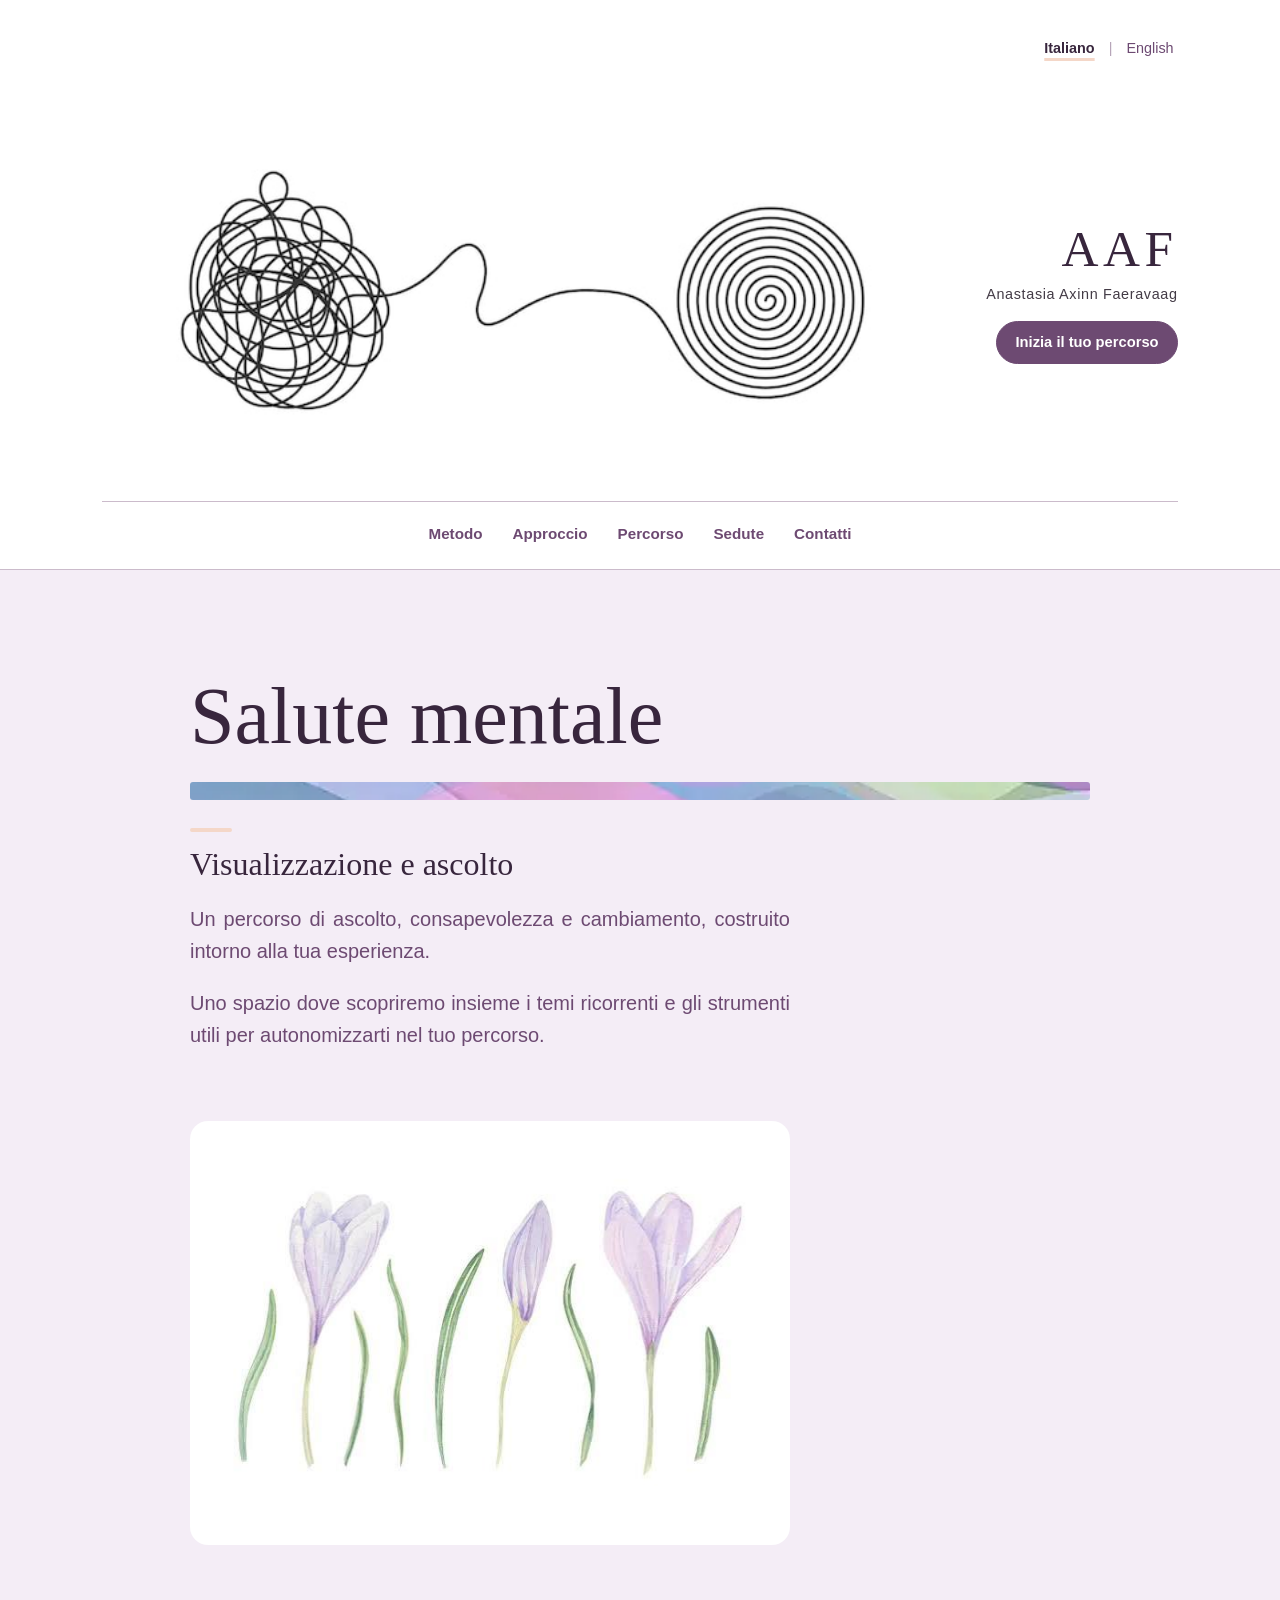
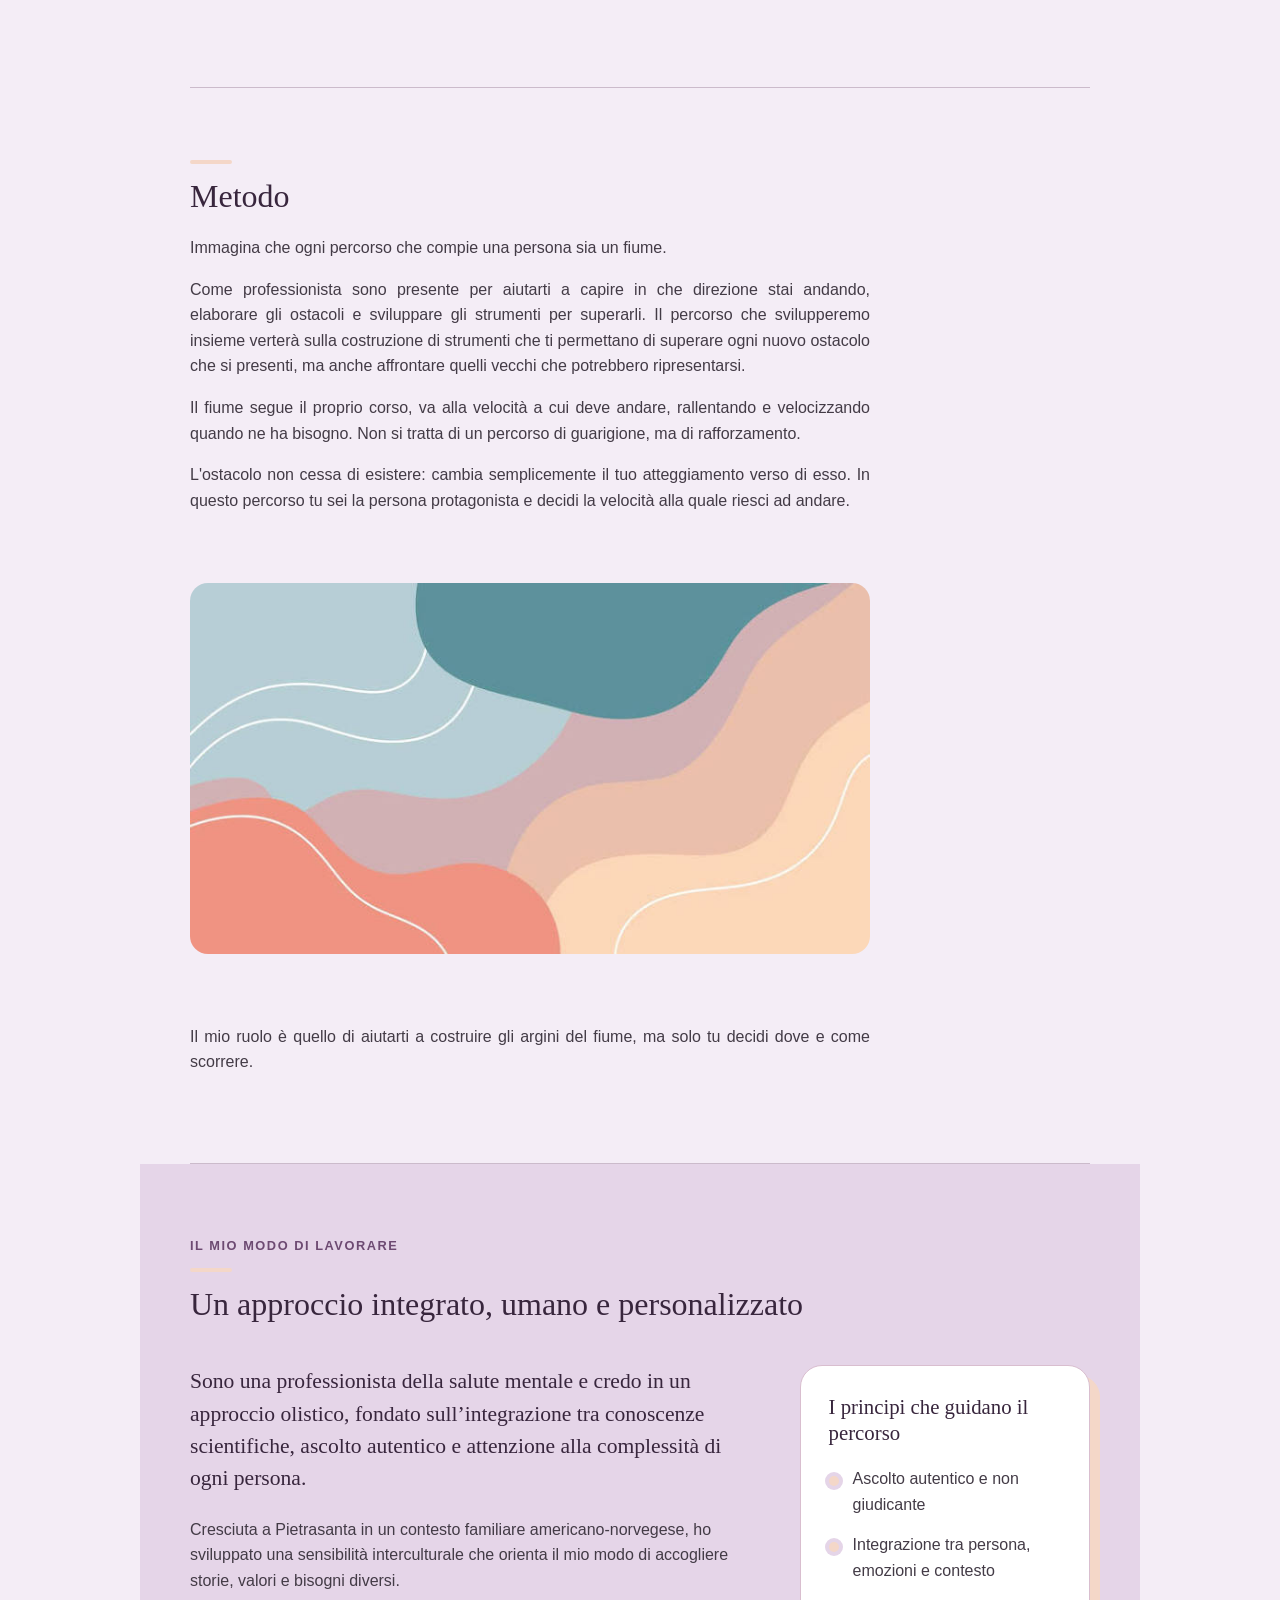
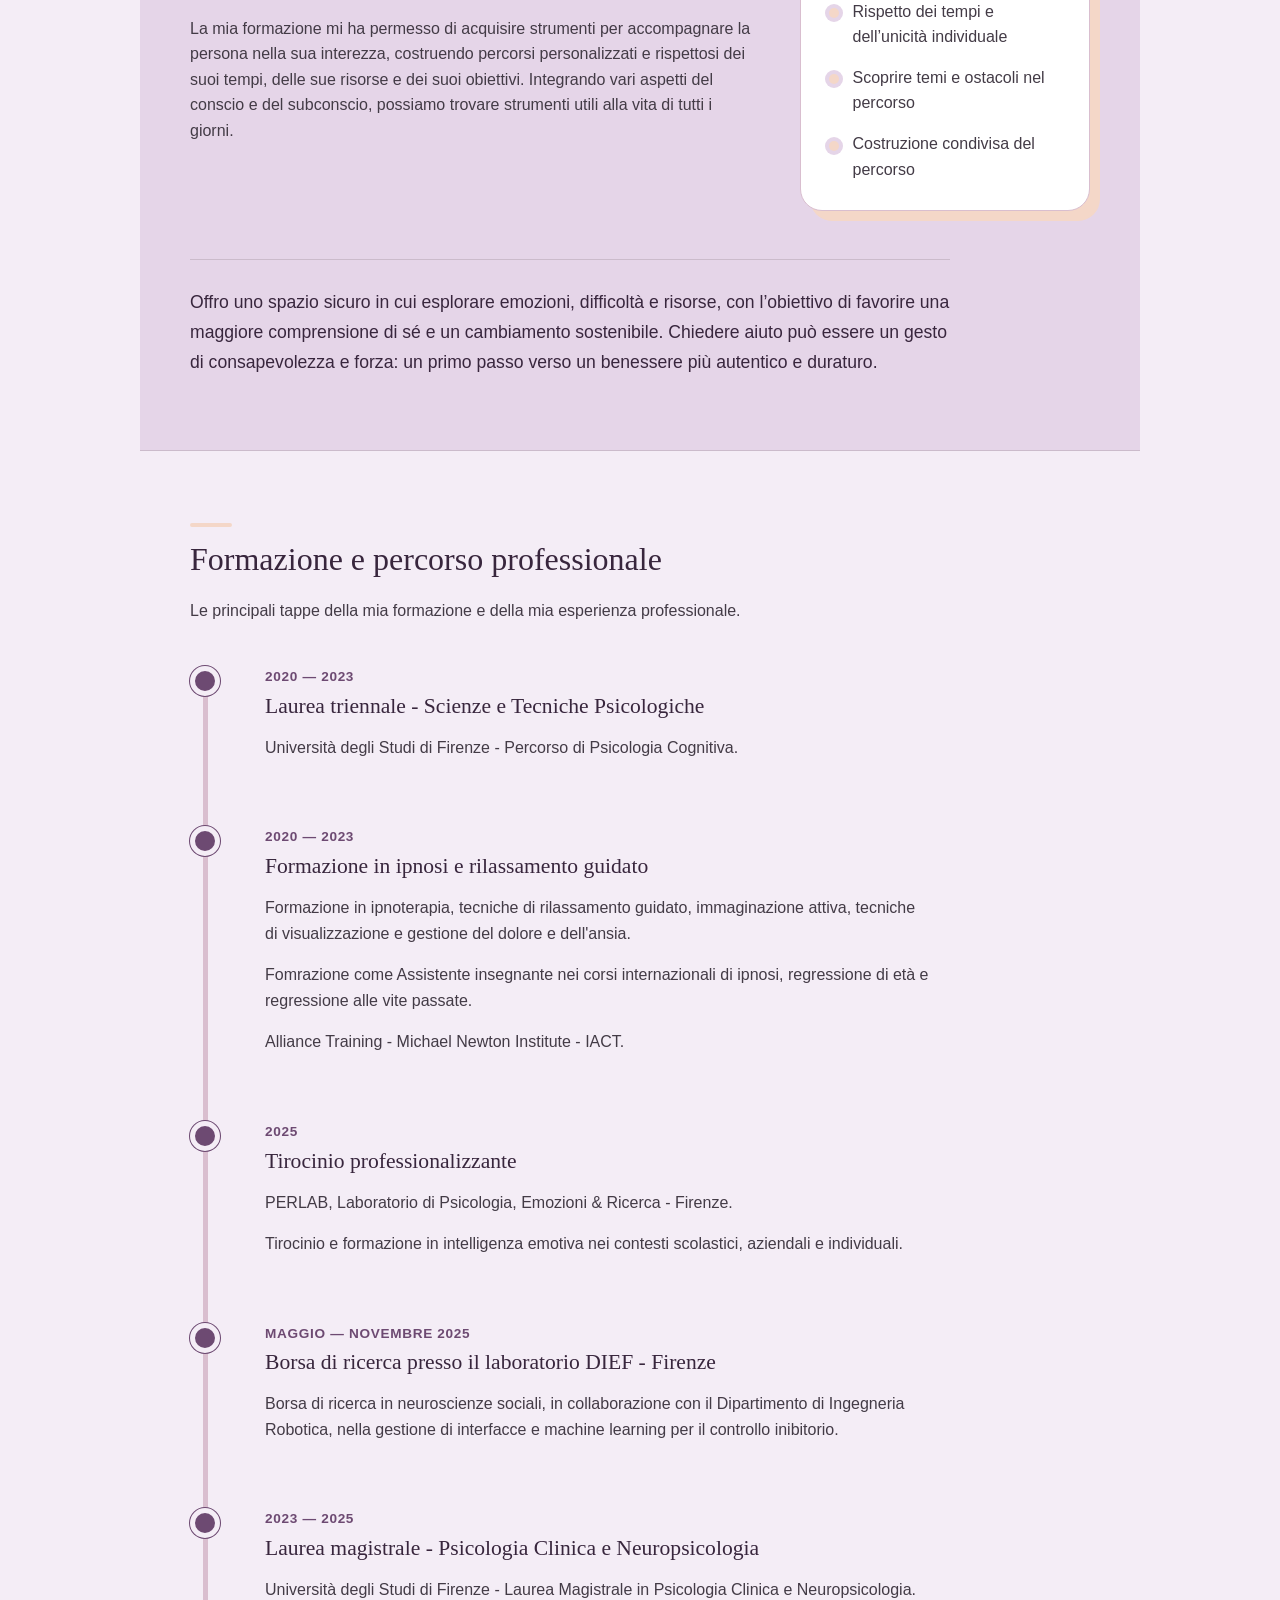
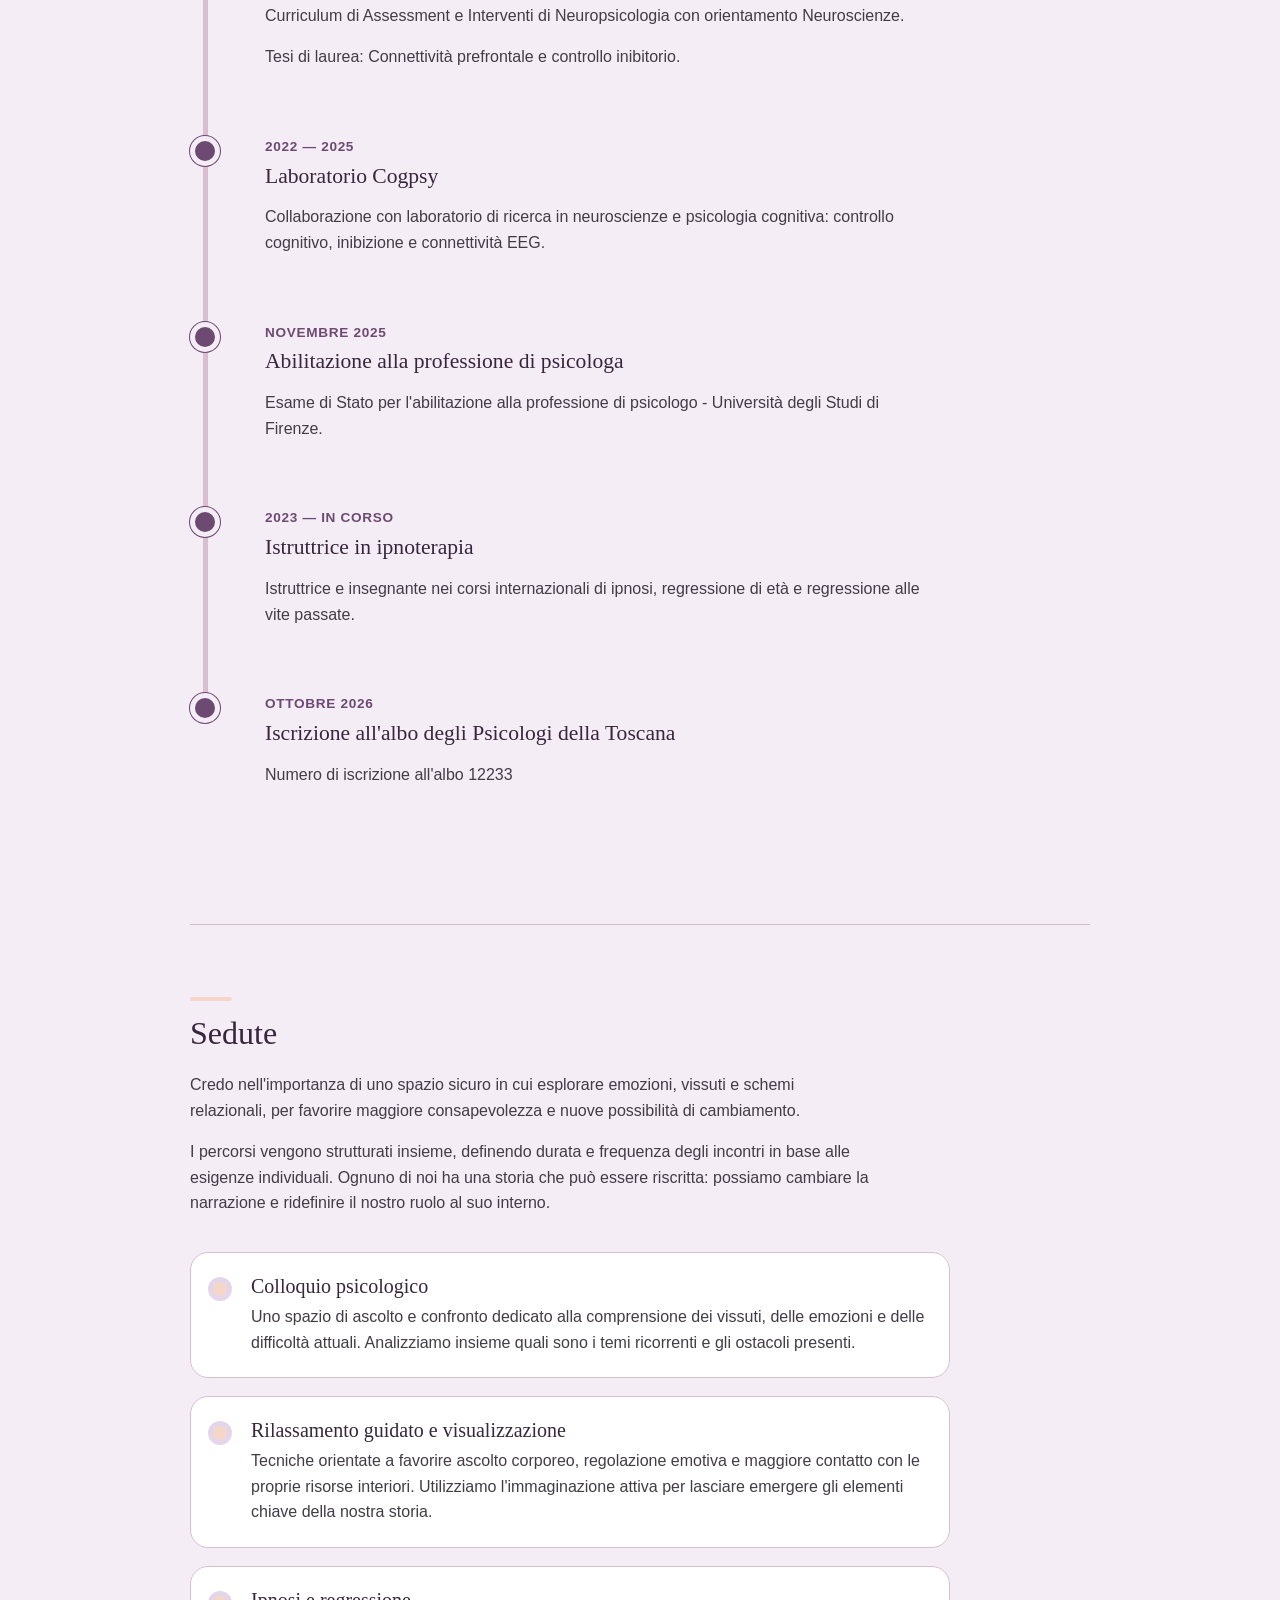
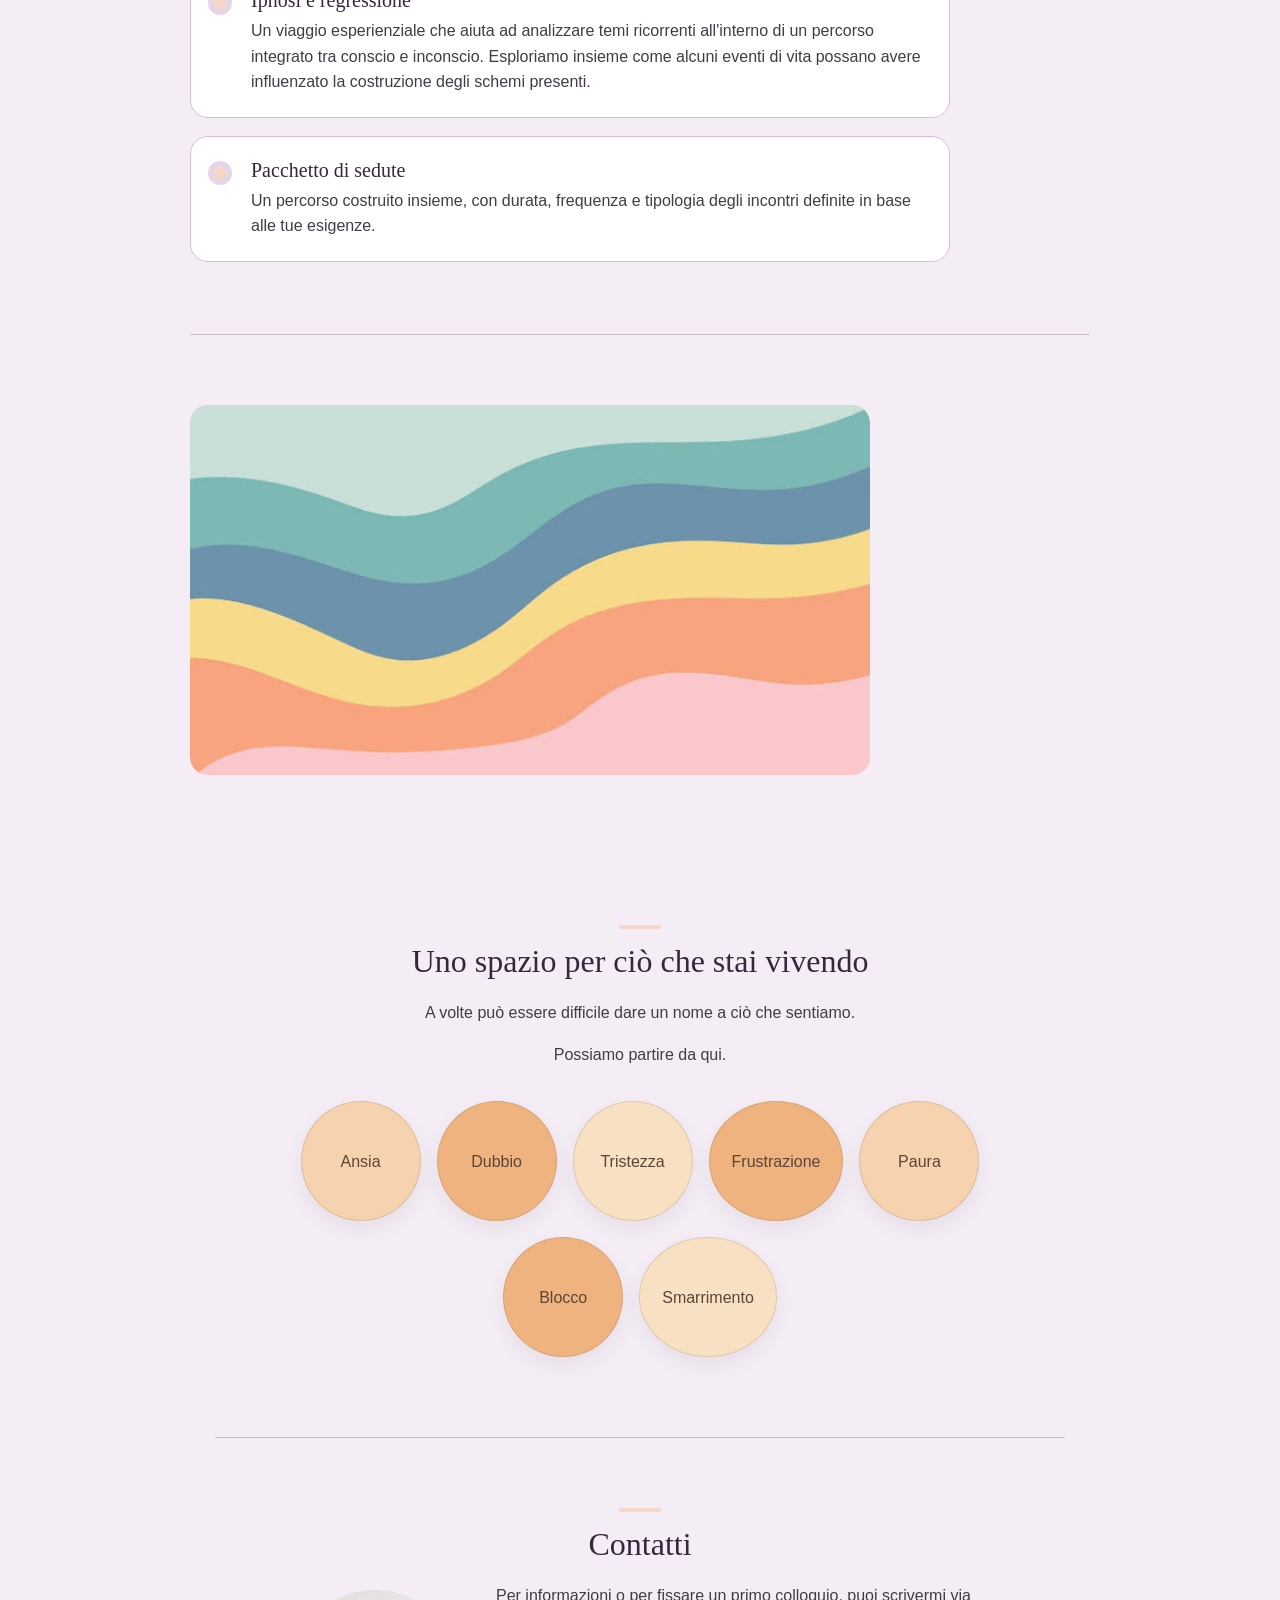
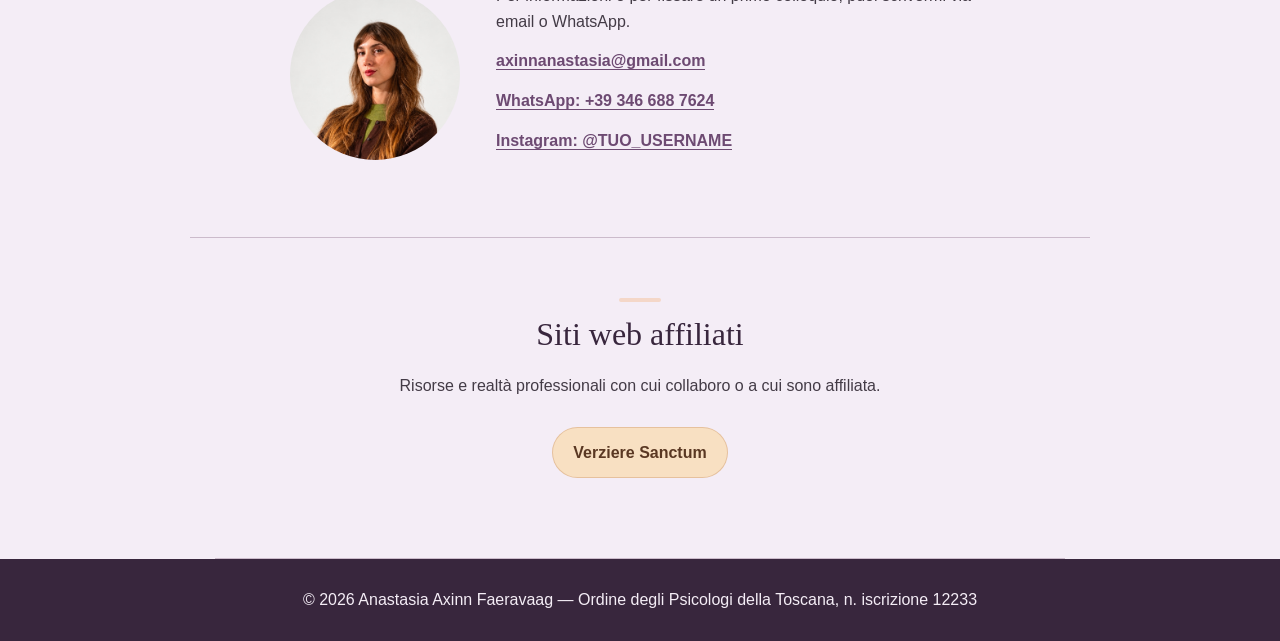
==== commit faed6f88: "Update index.html" ====
--- a/index.html
+++ b/index.html
@@ -515,7 +515,7 @@
 
       <div class="contatti-layout">
         <img
-          src="images/ANASTASIA PORTRAIT_02.png"
+          src="images/Crop_headshot.png.jpg"
           alt="Ritratto di Anastasia Axinn Faeravaag"
           class="foto-contatti"
         >
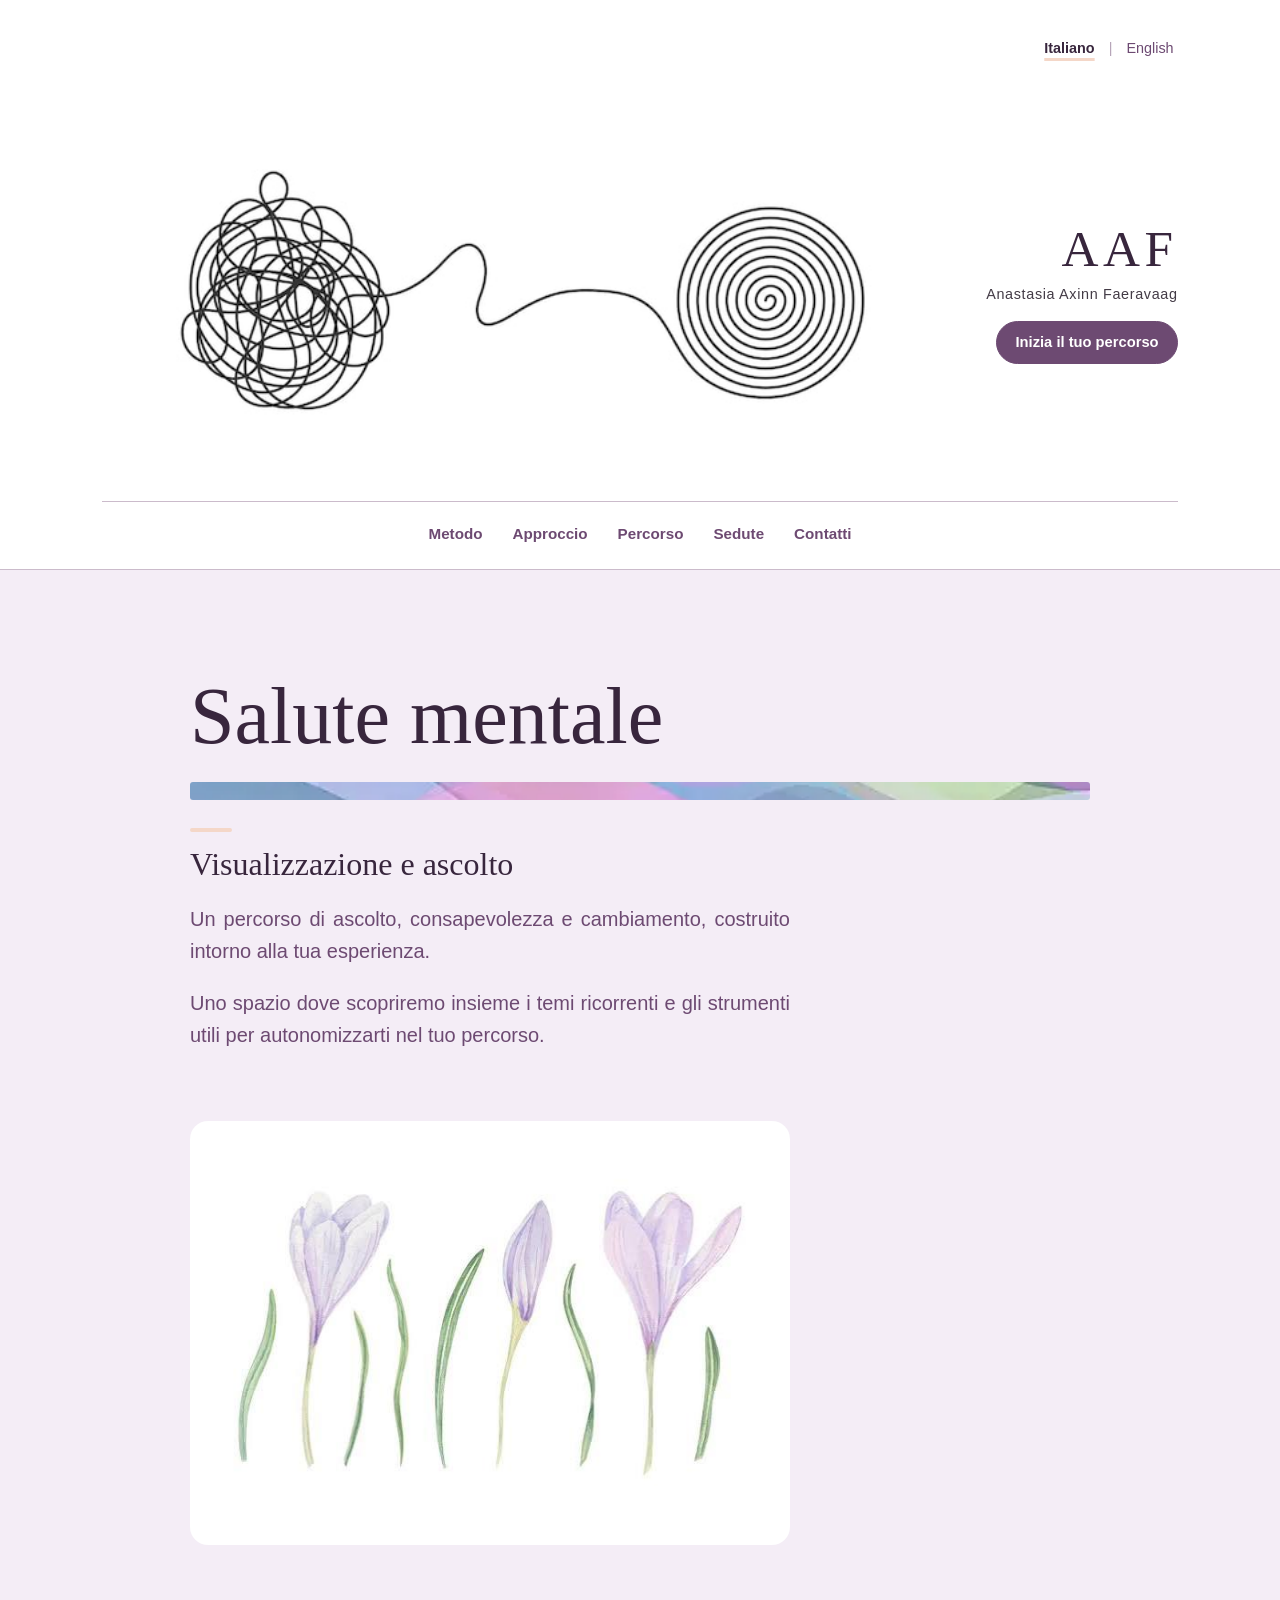
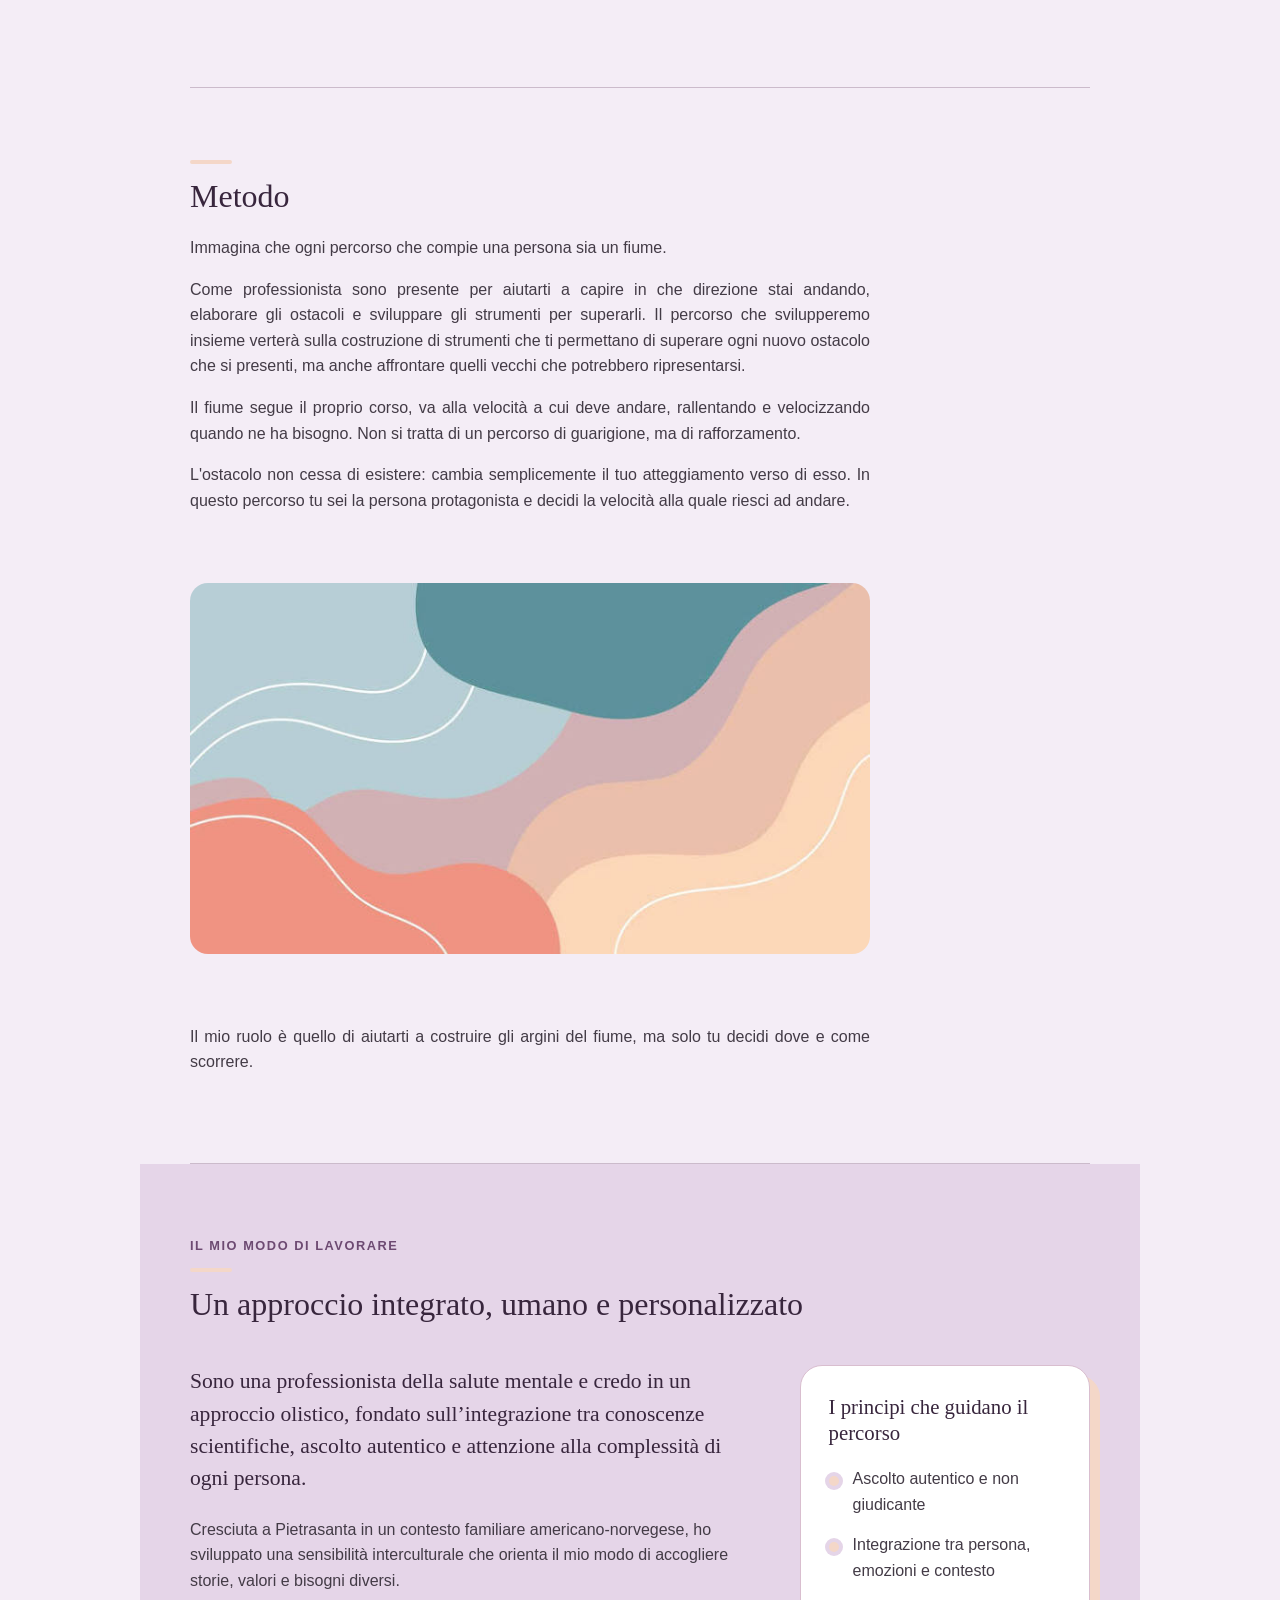
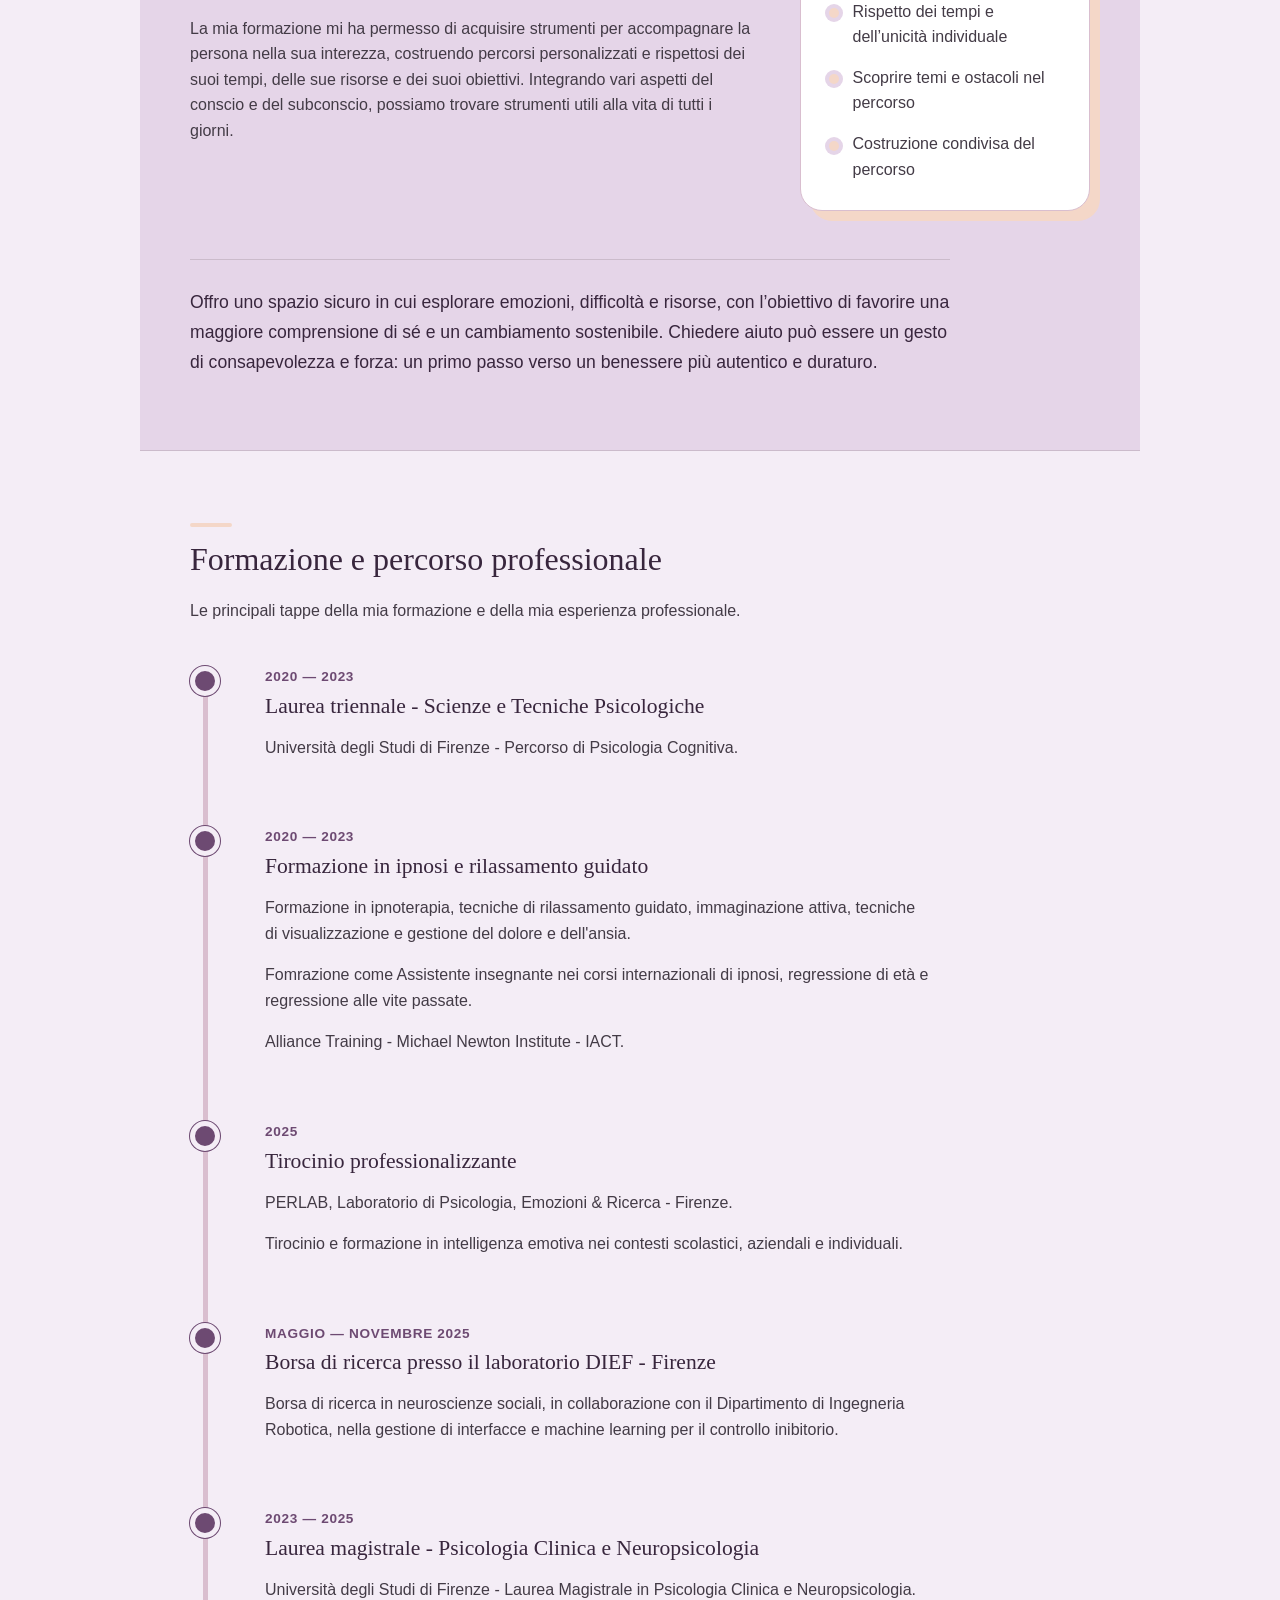
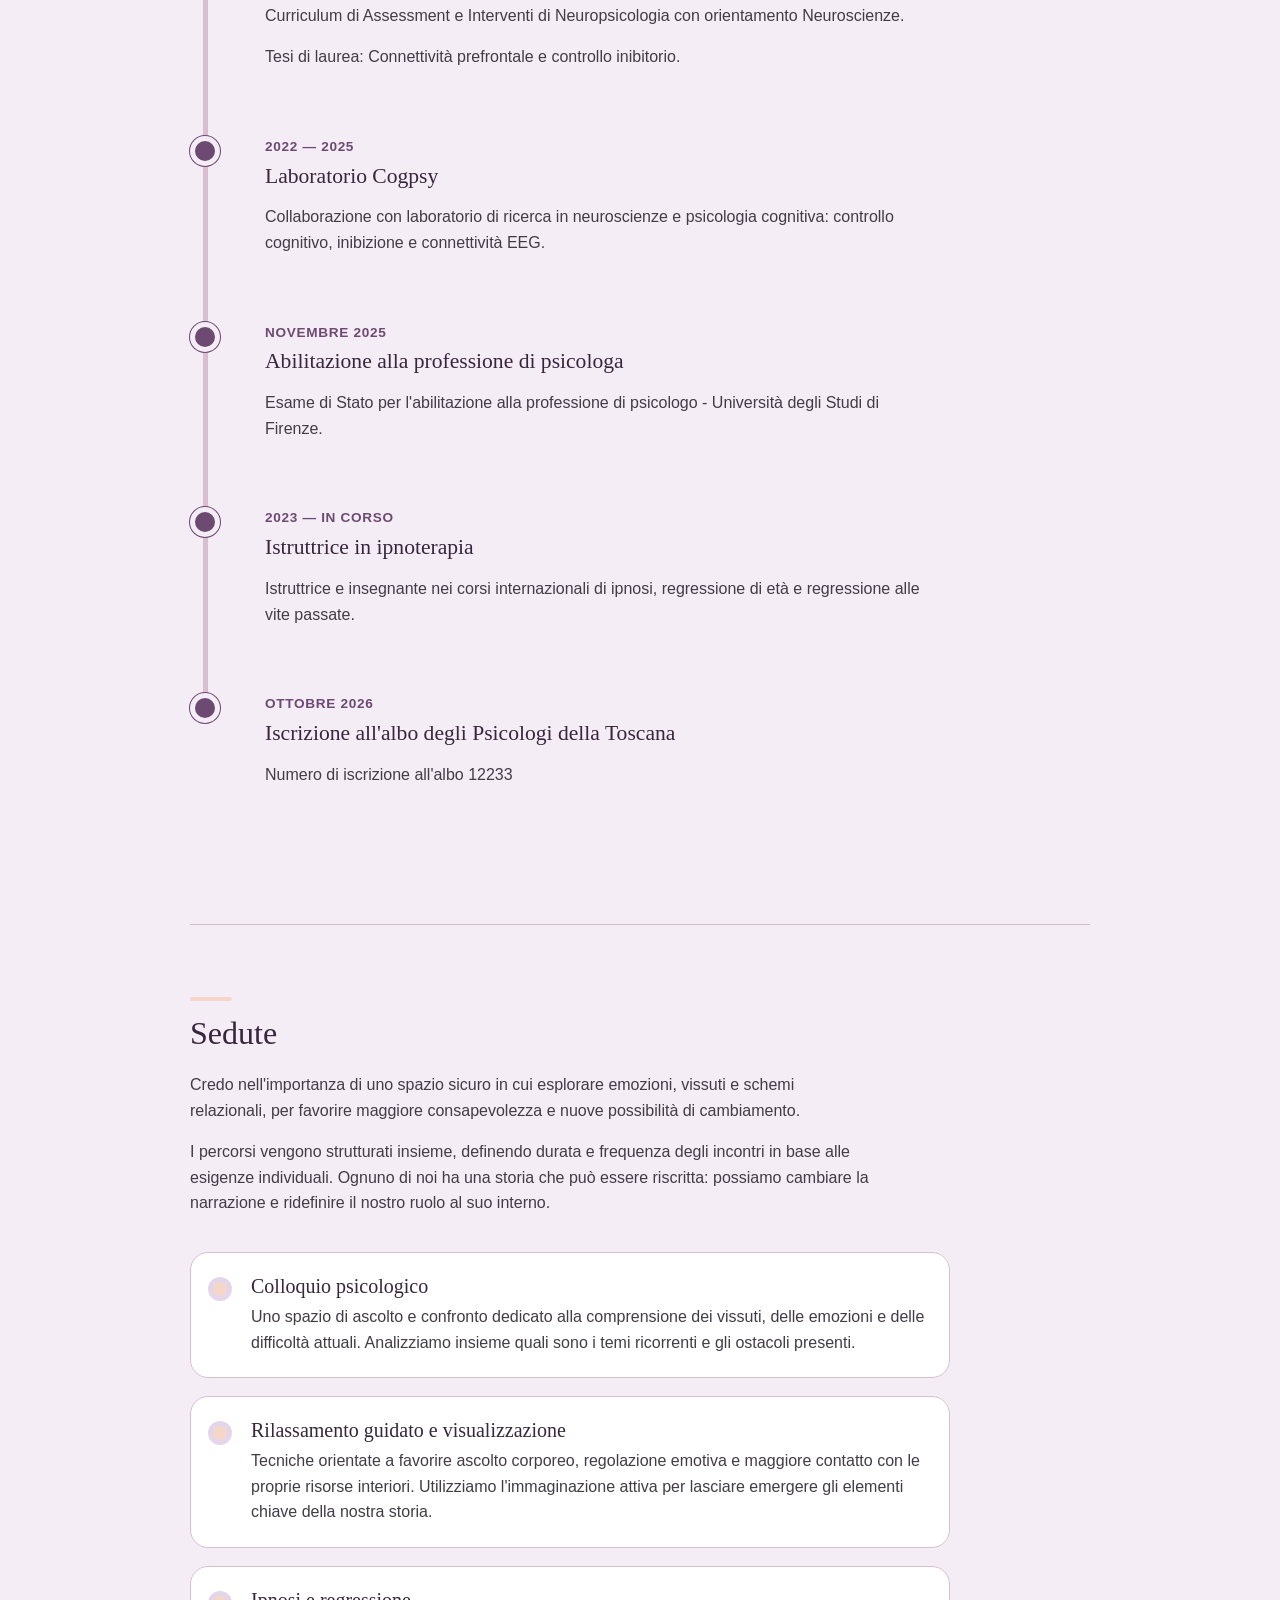
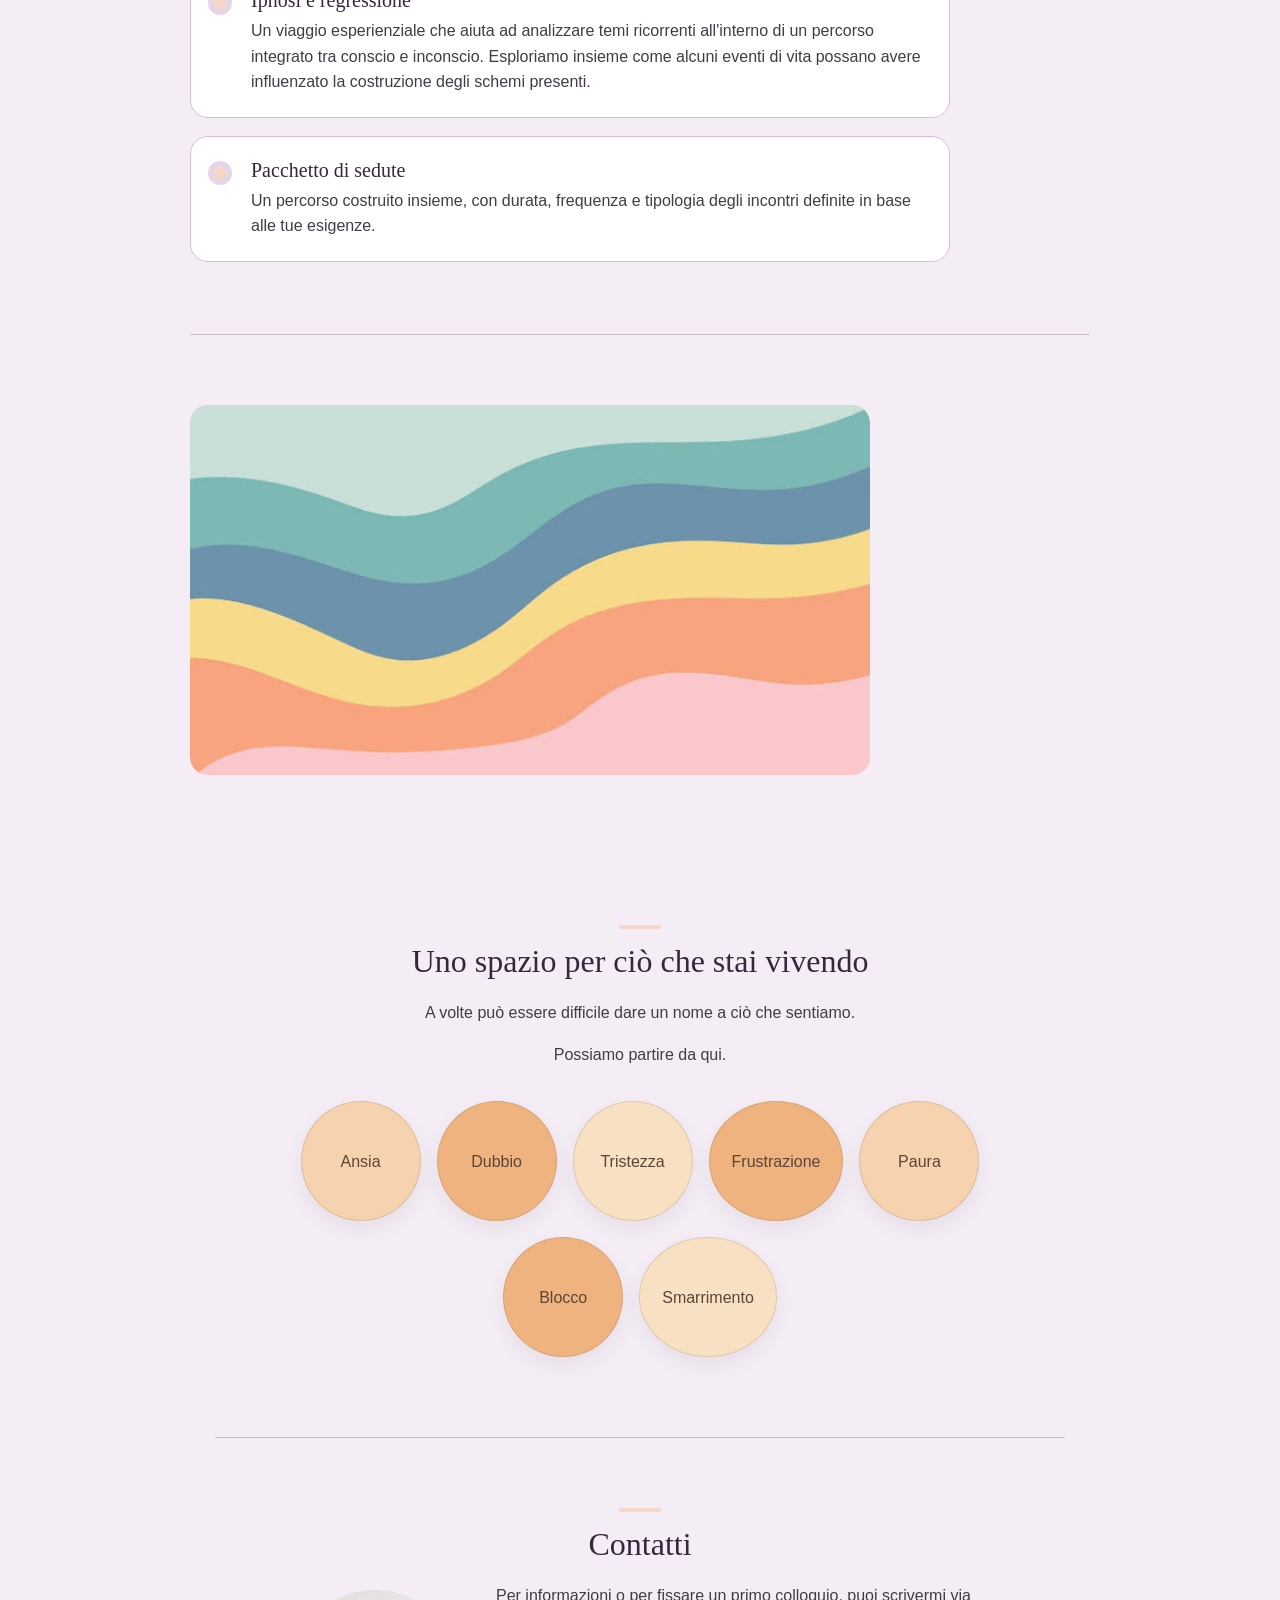
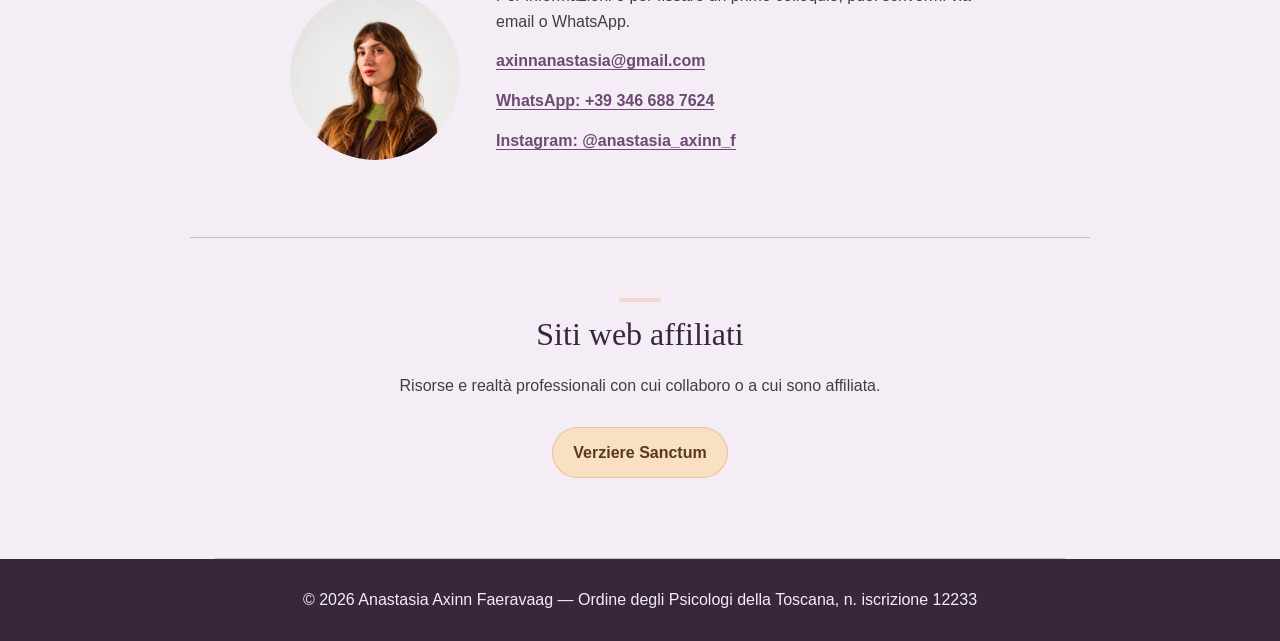
==== commit f22d2689: "Update index.html" ====
--- a/index.html
+++ b/index.html
@@ -549,11 +549,11 @@
 <p>
   <a
     class="link-instagram"
-    href="https://www.instagram.com/TUO_USERNAME/"
+    href="https://www.instagram.com/anastasia_axinn_f/"
     target="_blank"
     rel="noopener noreferrer"
   >
-    Instagram: @TUO_USERNAME
+    Instagram: @anastasia_axinn_f
   </a>
 </p>
   </div>
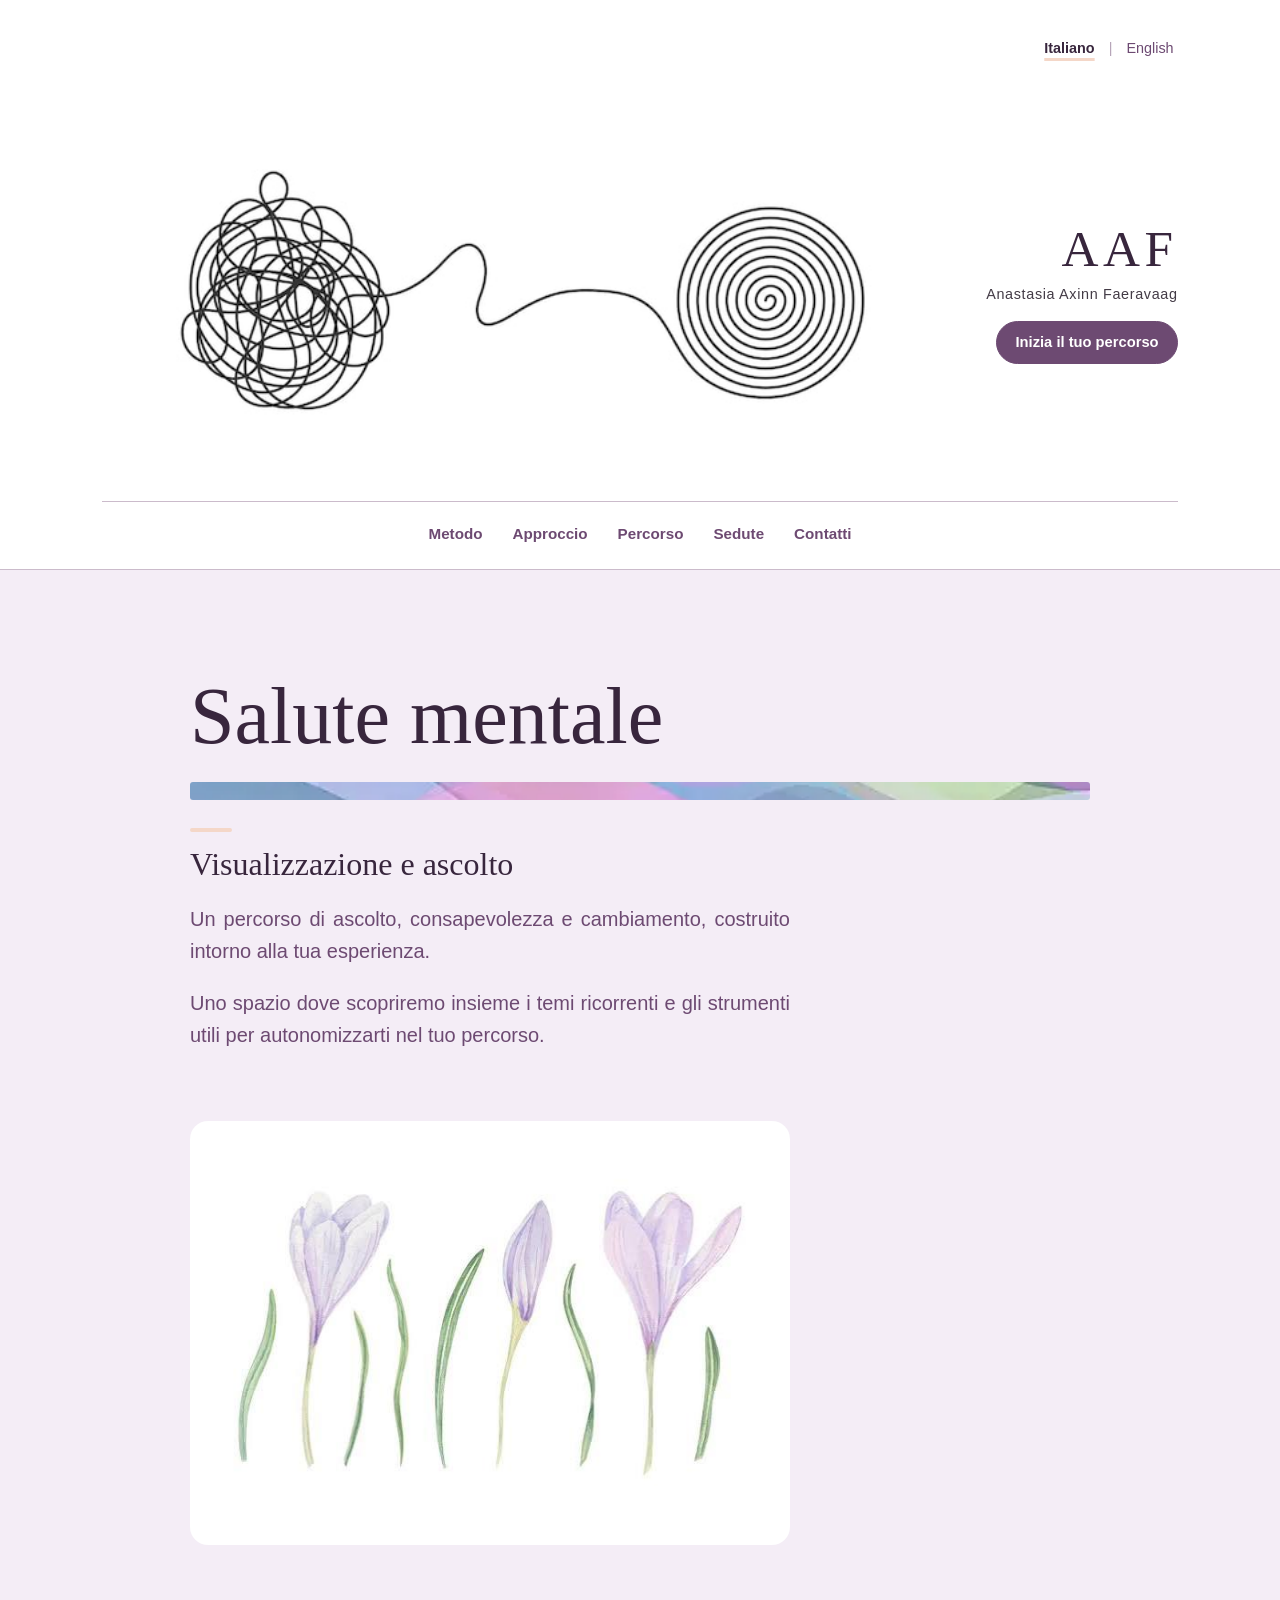
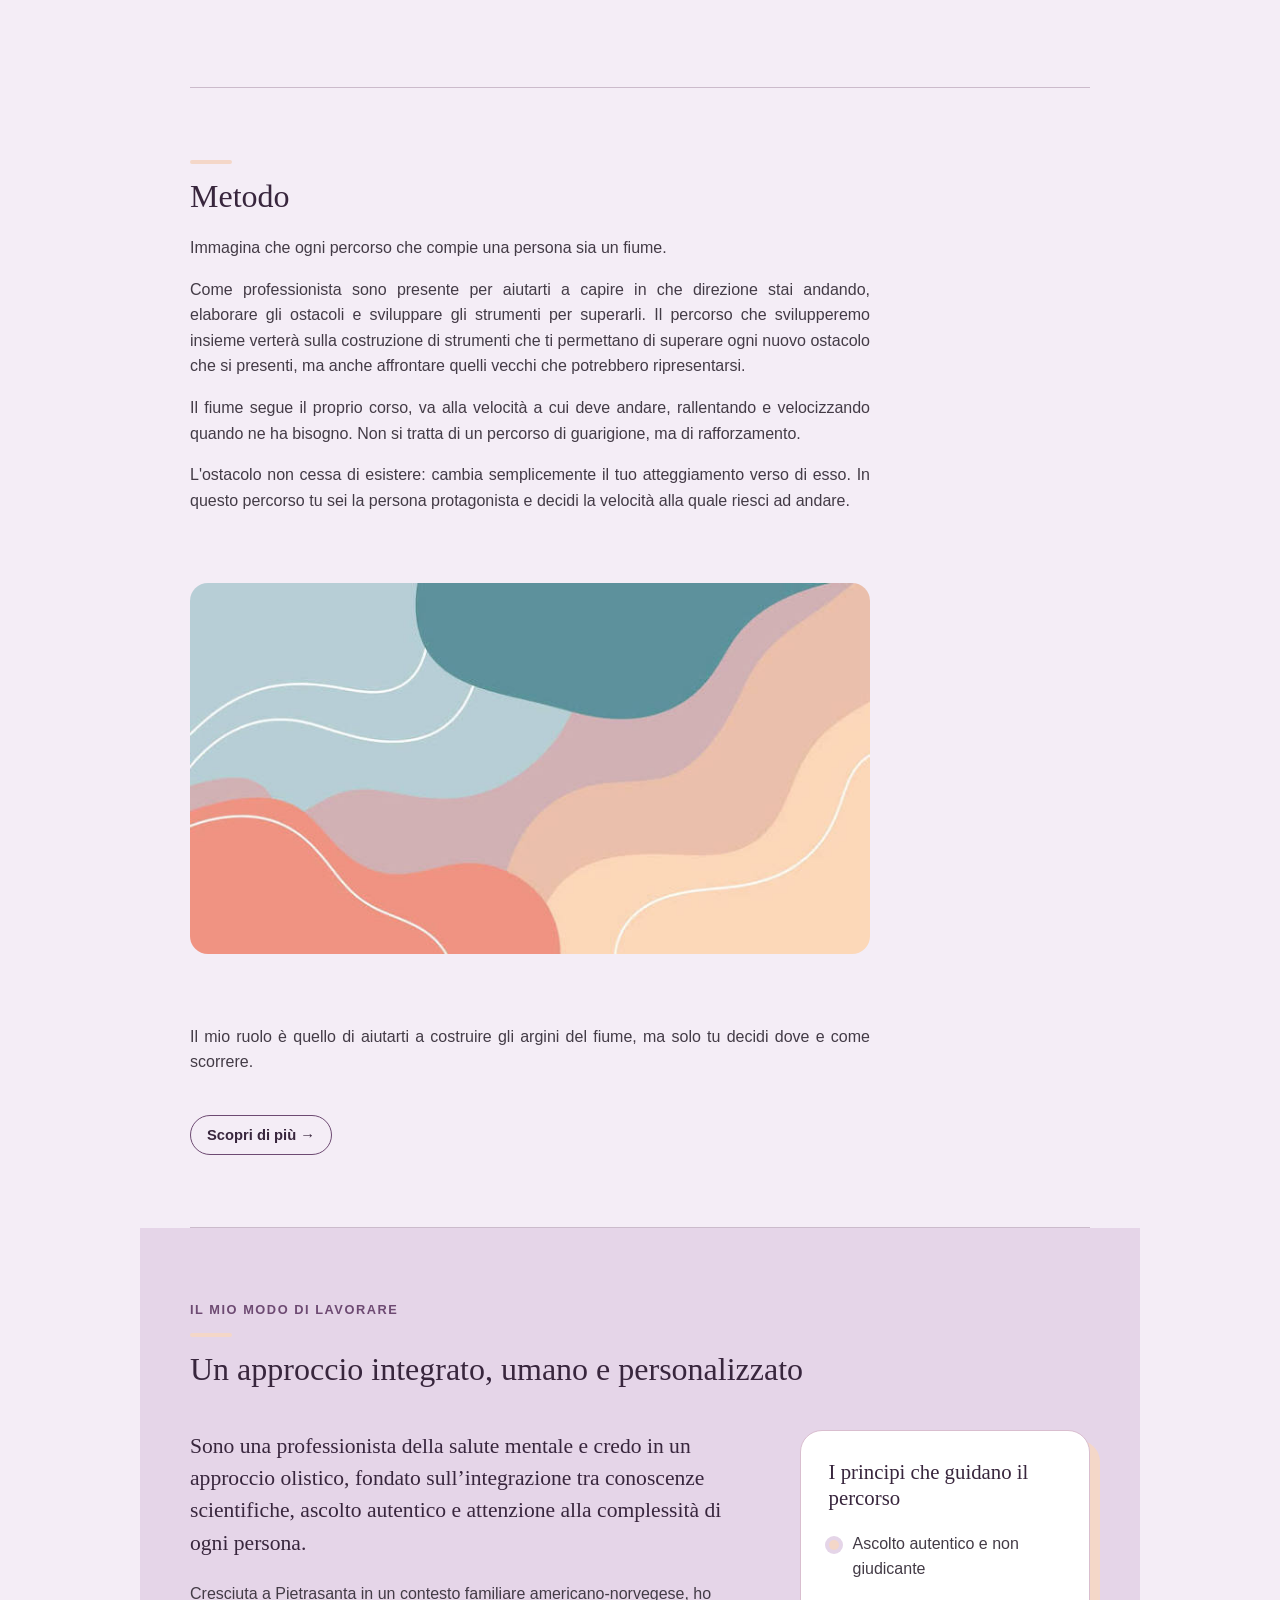
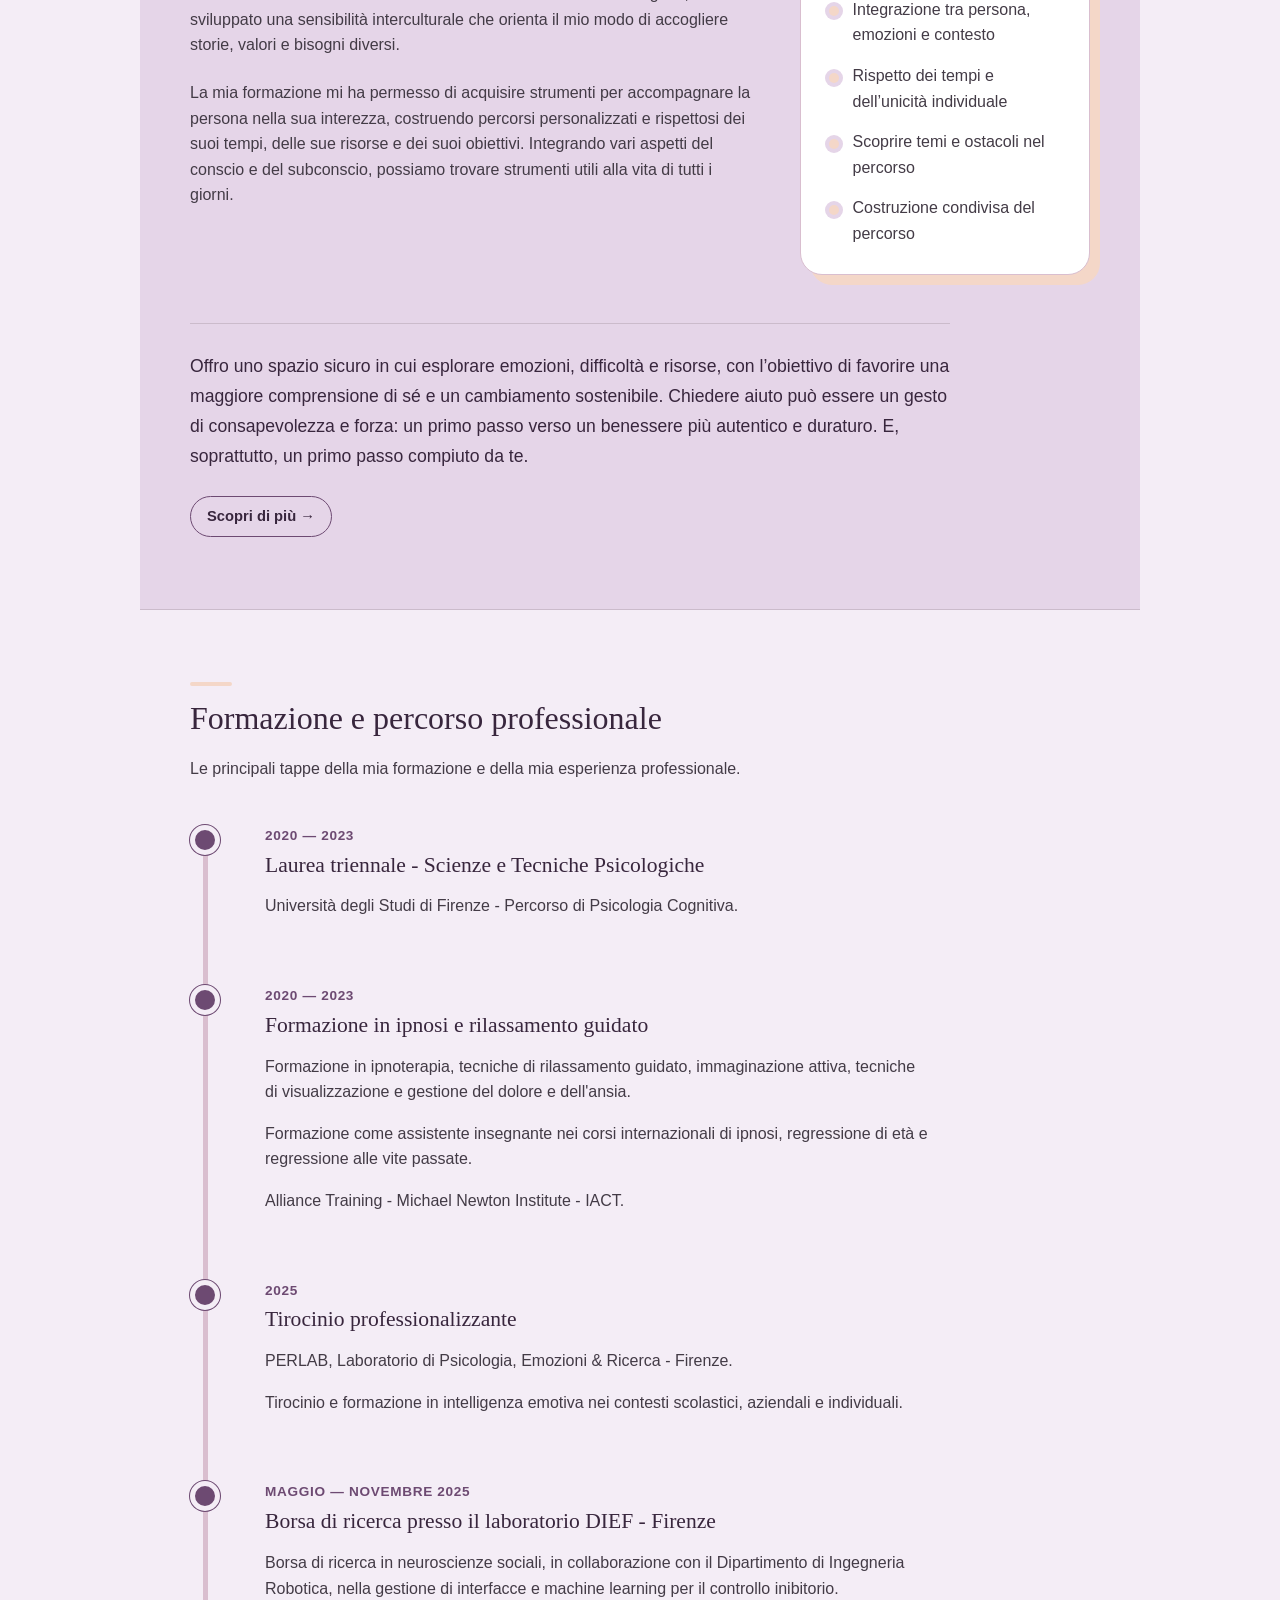
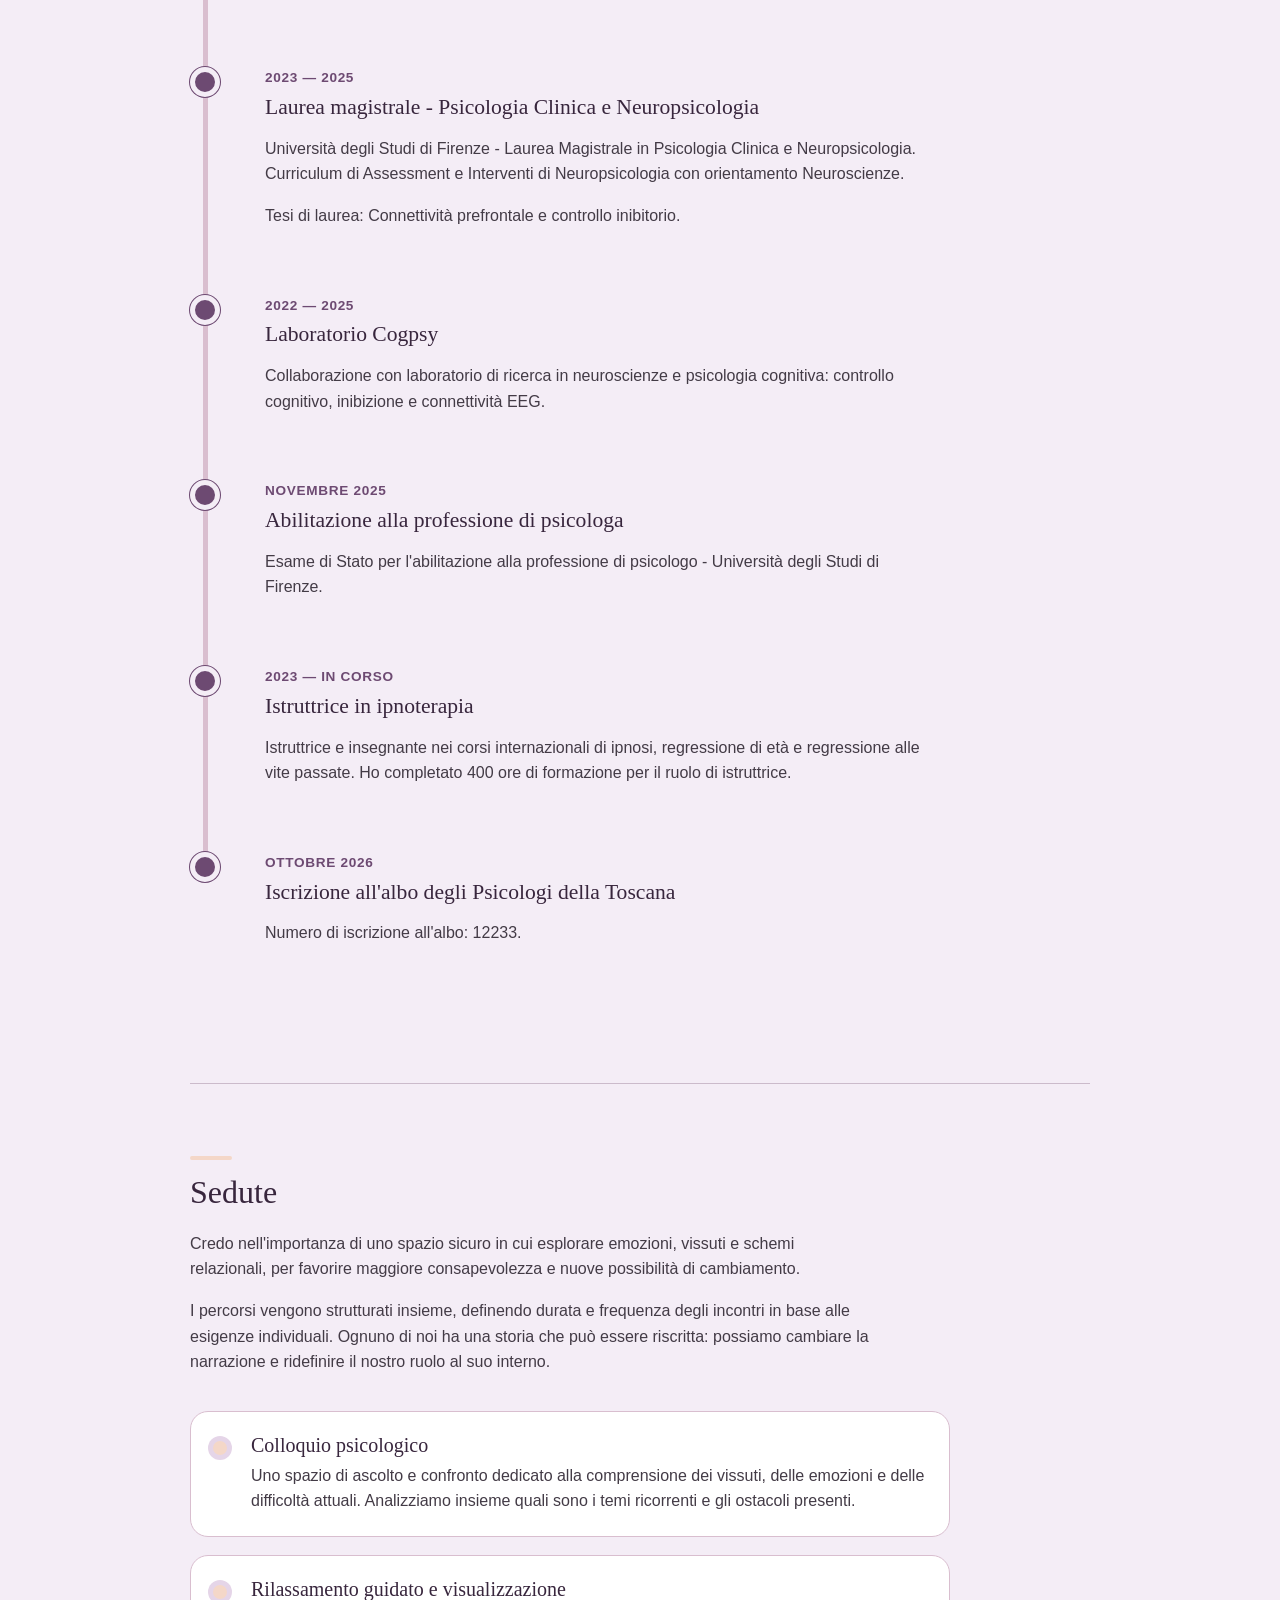
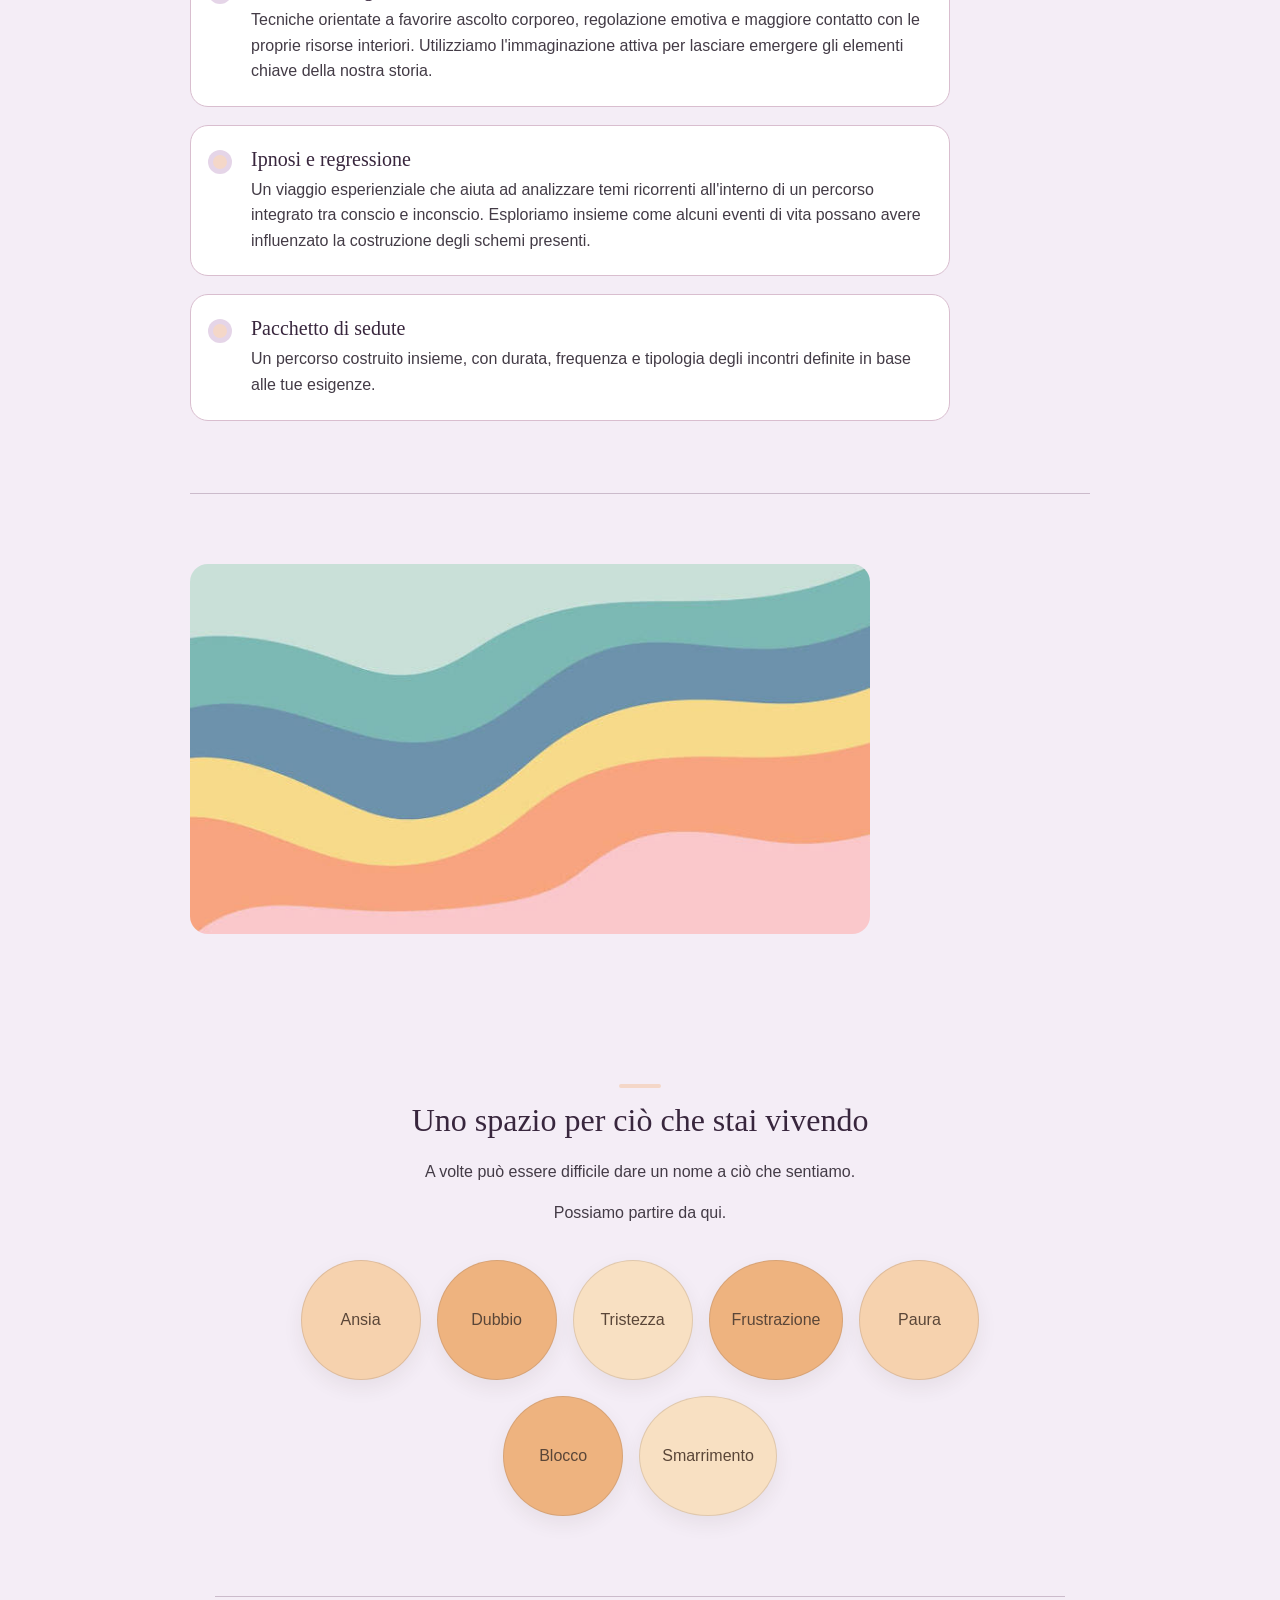
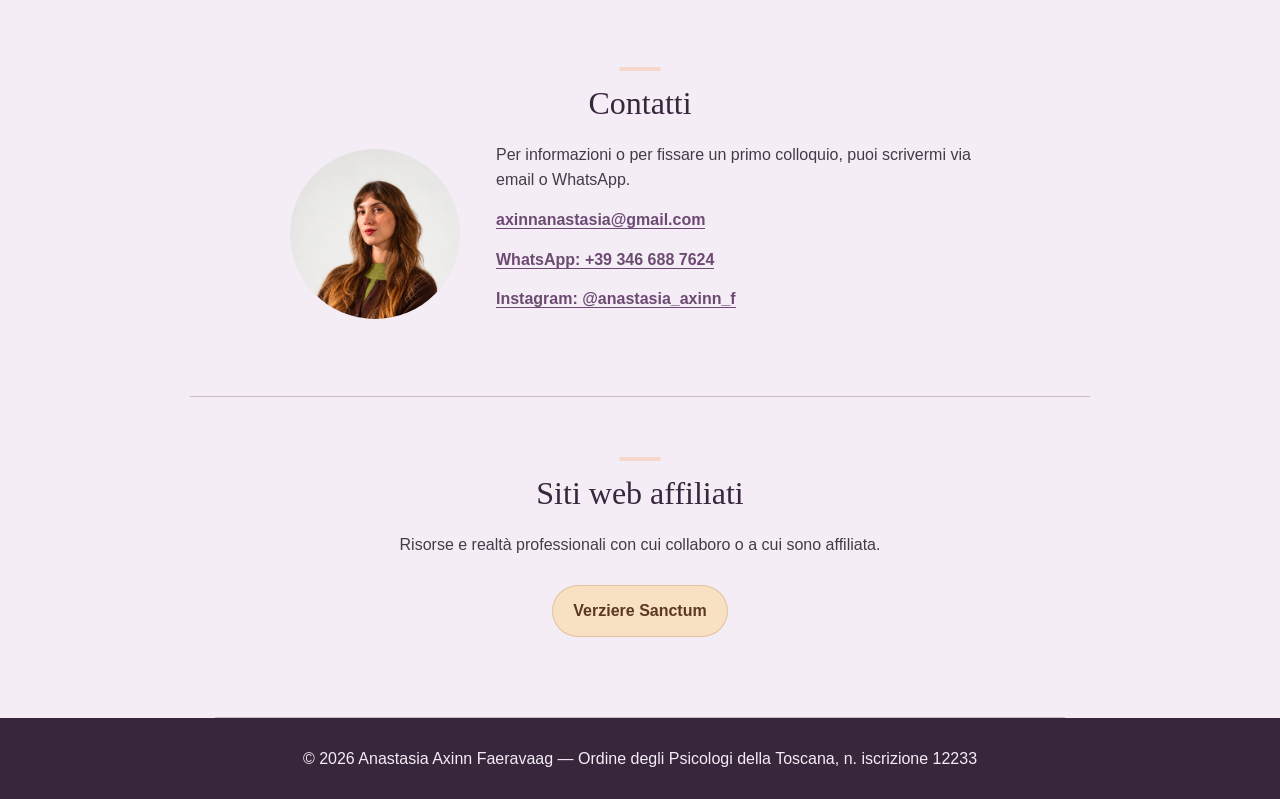
==== commit 26b41a5e: "Update index.html" ====
--- a/index.html
+++ b/index.html
@@ -4,13 +4,14 @@
   <meta charset="utf-8">
   <meta name="viewport" content="width=device-width, initial-scale=1">
 
-<link rel="stylesheet" href="style2.css?v=senza-trattini1">
+  <link rel="stylesheet" href="style2.css?v=senza-trattini1">
 
   <link
     rel="alternate"
     hreflang="it"
     href="https://anastasiaaxinnf.com/"
   >
+
   <link
     rel="alternate"
     hreflang="en"
@@ -67,6 +68,7 @@
 
 <body>
   <header class="intestazione-sito">
+
     <nav class="selettore-lingua" aria-label="Seleziona la lingua">
       <a
         href="index.html"
@@ -79,36 +81,58 @@
 
       <span aria-hidden="true">|</span>
 
-      <a href="en.index.html" lang="en" hreflang="en">
+      <a
+        href="en.index.html"
+        lang="en"
+        hreflang="en"
+      >
         English
       </a>
     </nav>
 
     <div class="parte-superiore-header">
-      <div class="decorazione-header" aria-hidden="true">
-    <img src="images/im11.jpg" alt="">
-    </div>
+
+      <div class="spirale-header" aria-hidden="true">
+        <img
+          src="images/im11.jpg"
+          alt=""
+        >
+      </div>
 
       <div class="identita-sito">
-        <a class="logo" href="index.html" aria-label="Torna alla pagina iniziale">
+        <a
+          class="logo"
+          href="index.html"
+          aria-label="Torna alla pagina iniziale"
+        >
           AAF
         </a>
 
-        <p class="nome-professionista">Anastasia Axinn Faeravaag</p>
-
-        <a class="pulsante-principale pulsante-header" href="#contatti">
+        <p class="nome-professionista">
+          Anastasia Axinn Faeravaag
+        </p>
+
+        <a
+          class="pulsante-principale pulsante-header"
+          href="#contatti"
+        >
           Inizia il tuo percorso
         </a>
       </div>
+
     </div>
 
-    <nav class="navigazione-principale" aria-label="Navigazione principale">
+    <nav
+      class="navigazione-principale"
+      aria-label="Navigazione principale"
+    >
       <a href="#metodo">Metodo</a>
       <a href="#approccio">Approccio</a>
       <a href="#percorso">Percorso</a>
       <a href="#sedute">Sedute</a>
       <a href="#contatti">Contatti</a>
     </nav>
+
   </header>
 
   <main>
@@ -139,7 +163,7 @@
       <img
         class="immagine-presentazione"
         src="images/im1.jpeg"
-        alt="Texture astratta nei toni lilla e viola"
+        alt="Trama astratta nei toni del lilla e del viola"
       >
     </section>
 
@@ -173,7 +197,7 @@
       <img
         class="immagine-presentazione"
         src="images/im5.jpeg"
-        alt="Texture astratta nei toni lilla e viola"
+        alt="Trama astratta nei toni del lilla e del viola"
       >
 
       <p>
@@ -181,11 +205,13 @@
         ma solo tu decidi dove e come scorrere.
       </p>
 
-      <!--
-      <a class="pulsante-secondario" href="metodo.html">
-        Scopri di più<span aria-hidden="true"> →</span>
+      <a
+        class="pulsante-secondario"
+        href="metodo.html"
+        aria-label="Scopri di più sul mio metodo"
+      >
+        Scopri di più <span aria-hidden="true">→</span>
       </a>
-      -->
     </section>
 
     <section id="approccio" class="sezione-approccio">
@@ -217,7 +243,10 @@
           </p>
         </div>
 
-        <aside class="principi-approccio" aria-label="Principi del mio approccio">
+        <aside
+          class="principi-approccio"
+          aria-label="I principi del mio approccio"
+        >
           <h3 class="titolo-principi">I principi che guidano il percorso</h3>
 
           <ul>
@@ -235,14 +264,16 @@
         con l’obiettivo di favorire una maggiore comprensione di sé e un
         cambiamento sostenibile. Chiedere aiuto può essere un gesto di
         consapevolezza e forza: un primo passo verso un benessere più autentico
-        e duraturo.
-      </p>
-
-      <!--
-      <a class="pulsante-secondario" href="approccio.html">
-        Scopri di più<span aria-hidden="true"> →</span>
+        e duraturo. E, soprattutto, un primo passo compiuto da te.
+      </p>
+
+      <a
+        class="pulsante-secondario"
+        href="approccio.html"
+        aria-label="Scopri di più sul mio approccio"
+      >
+        Scopri di più <span aria-hidden="true">→</span>
       </a>
-      -->
     </section>
 
     <section id="percorso">
@@ -277,8 +308,8 @@
               dolore e dell'ansia.
             </p>
             <p>
-              Fomrazione come Assistente insegnante nei corsi internazionali di ipnosi,
-              regressione di età e regressione alle vite passate.
+              Formazione come assistente insegnante nei corsi internazionali
+              di ipnosi, regressione di età e regressione alle vite passate.
             </p>
             <p>Alliance Training - Michael Newton Institute - IACT.</p>
           </div>
@@ -290,10 +321,12 @@
           <div class="contenuto-tappa">
             <p class="anno">2025</p>
             <h3>Tirocinio professionalizzante</h3>
-            <p>PERLAB, Laboratorio di Psicologia, Emozioni &amp; Ricerca - Firenze.</p>
-            <p>
-              Tirocinio e formazione in intelligenza emotiva nei contesti scolastici,
-              aziendali e individuali.
+            <p>
+              PERLAB, Laboratorio di Psicologia, Emozioni &amp; Ricerca - Firenze.
+            </p>
+            <p>
+              Tirocinio e formazione in intelligenza emotiva nei contesti
+              scolastici, aziendali e individuali.
             </p>
           </div>
         </li>
@@ -323,7 +356,9 @@
               Clinica e Neuropsicologia. Curriculum di Assessment e Interventi
               di Neuropsicologia con orientamento Neuroscienze.
             </p>
-            <p>Tesi di laurea: Connettività prefrontale e controllo inibitorio.</p>
+            <p>
+              Tesi di laurea: Connettività prefrontale e controllo inibitorio.
+            </p>
           </div>
         </li>
 
@@ -362,18 +397,19 @@
             <p>
               Istruttrice e insegnante nei corsi internazionali di ipnosi,
               regressione di età e regressione alle vite passate.
-            </p>
-          </div>
-          
-        </li>
-                <li class="tappa">
+              Ho completato 400 ore di formazione per il ruolo di istruttrice.
+            </p>
+          </div>
+        </li>
+
+        <li class="tappa">
           <div class="punto-timeline" aria-hidden="true"></div>
 
           <div class="contenuto-tappa">
             <p class="anno">Ottobre 2026</p>
             <h3>Iscrizione all'albo degli Psicologi della Toscana</h3>
             <p>
-              Numero di iscrizione all'albo 12233
+              Numero di iscrizione all'albo: 12233.
             </p>
           </div>
         </li>
@@ -499,7 +535,10 @@
 
       <p class="intro-bubbles">Possiamo partire da qui.</p>
 
-      <div class="bubbles" aria-label="Alcuni vissuti che possono essere esplorati">
+      <div
+        class="bubbles"
+        aria-label="Alcune emozioni ed esperienze che possiamo esplorare"
+      >
         <span class="bubble bubble-1">Ansia</span>
         <span class="bubble bubble-2">Dubbio</span>
         <span class="bubble bubble-3">Tristezza</span>
@@ -520,44 +559,45 @@
           class="foto-contatti"
         >
 
-<div class="testo-contatti">
-  <p>
-    Per informazioni o per fissare un primo colloquio,
-    puoi scrivermi via email o WhatsApp.
-  </p>
-
-<p>
-  <a
-    class="link-email"
-    href="mailto:axinnanastasia@gmail.com"
-  >
-    axinnanastasia@gmail.com
-  </a>
-</p>
-
-<p>
-  <a
-    class="link-email"
-    href="https://wa.me/393466887624"
-    target="_blank"
-    rel="noopener noreferrer"
-  >
-    WhatsApp: +39 346 688 7624
-  </a>
-</p>
-
-<p>
-  <a
-    class="link-instagram"
-    href="https://www.instagram.com/anastasia_axinn_f/"
-    target="_blank"
-    rel="noopener noreferrer"
-  >
-    Instagram: @anastasia_axinn_f
-  </a>
-</p>
-  </div>
-</section>
+        <div class="testo-contatti">
+          <p>
+            Per informazioni o per fissare un primo colloquio,
+            puoi scrivermi via email o WhatsApp.
+          </p>
+
+          <p>
+            <a
+              class="link-email"
+              href="mailto:axinnanastasia@gmail.com"
+            >
+              axinnanastasia@gmail.com
+            </a>
+          </p>
+
+          <p>
+            <a
+              class="link-email"
+              href="https://wa.me/393466887624"
+              target="_blank"
+              rel="noopener noreferrer"
+            >
+              WhatsApp: +39 346 688 7624
+            </a>
+          </p>
+
+          <p>
+            <a
+              class="link-instagram"
+              href="https://www.instagram.com/anastasia_axinn_f/"
+              target="_blank"
+              rel="noopener noreferrer"
+            >
+              Instagram: @anastasia_axinn_f
+            </a>
+          </p>
+        </div>
+      </div>
+    </section>
 
     <section id="siti-affiliati">
       <h2>Siti web affiliati</h2>
@@ -577,11 +617,12 @@
       </div>
     </section>
   </main>
-<footer>
-  <p>
-    © 2026 Anastasia Axinn Faeravaag —
-    Ordine degli Psicologi della Toscana, n. iscrizione 12233
-  </p>
-</footer>
+
+  <footer>
+    <p>
+      © 2026 Anastasia Axinn Faeravaag —
+      Ordine degli Psicologi della Toscana, n. iscrizione 12233
+    </p>
+  </footer>
 </body>
 </html>
--- a/style2.css
+++ b/style2.css
@@ -1117,3 +1117,34 @@
     transition: none !important;
   }
 }
+/* Detailed Method and Approach pages */
+
+.pagina-approfondimento {
+  max-width: 900px;
+}
+
+.pagina-approfondimento h1 {
+  margin-bottom: 32px;
+}
+
+.pagina-approfondimento h2 {
+  margin-top: 42px;
+}
+
+.pagina-approfondimento p {
+  max-width: 680px;
+  text-align: justify;
+  text-align-last: start;
+  -webkit-hyphens: none;
+  hyphens: none;
+  word-break: normal;
+  overflow-wrap: normal;
+}
+
+.pagina-approfondimento .etichetta {
+  text-align: left;
+}
+
+.pagina-approfondimento .pulsante-secondario {
+  margin-top: 32px;
+}
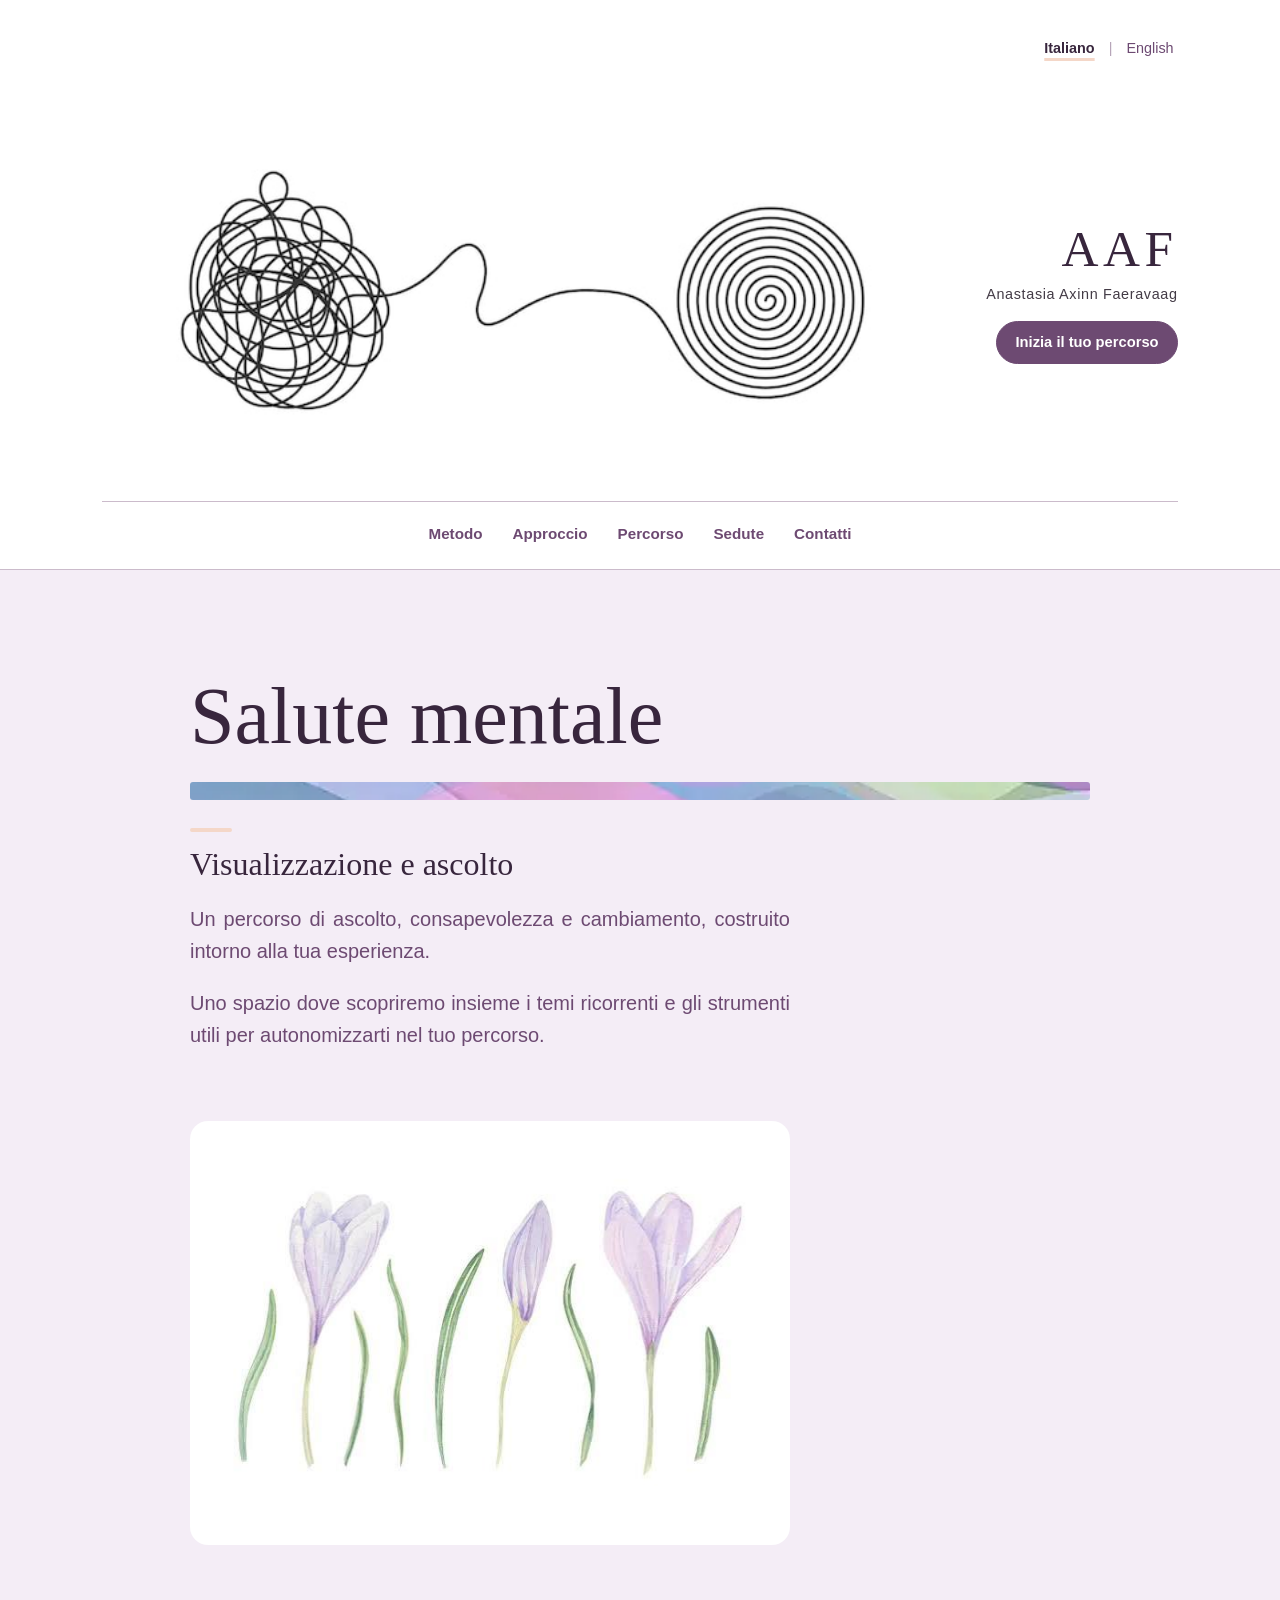
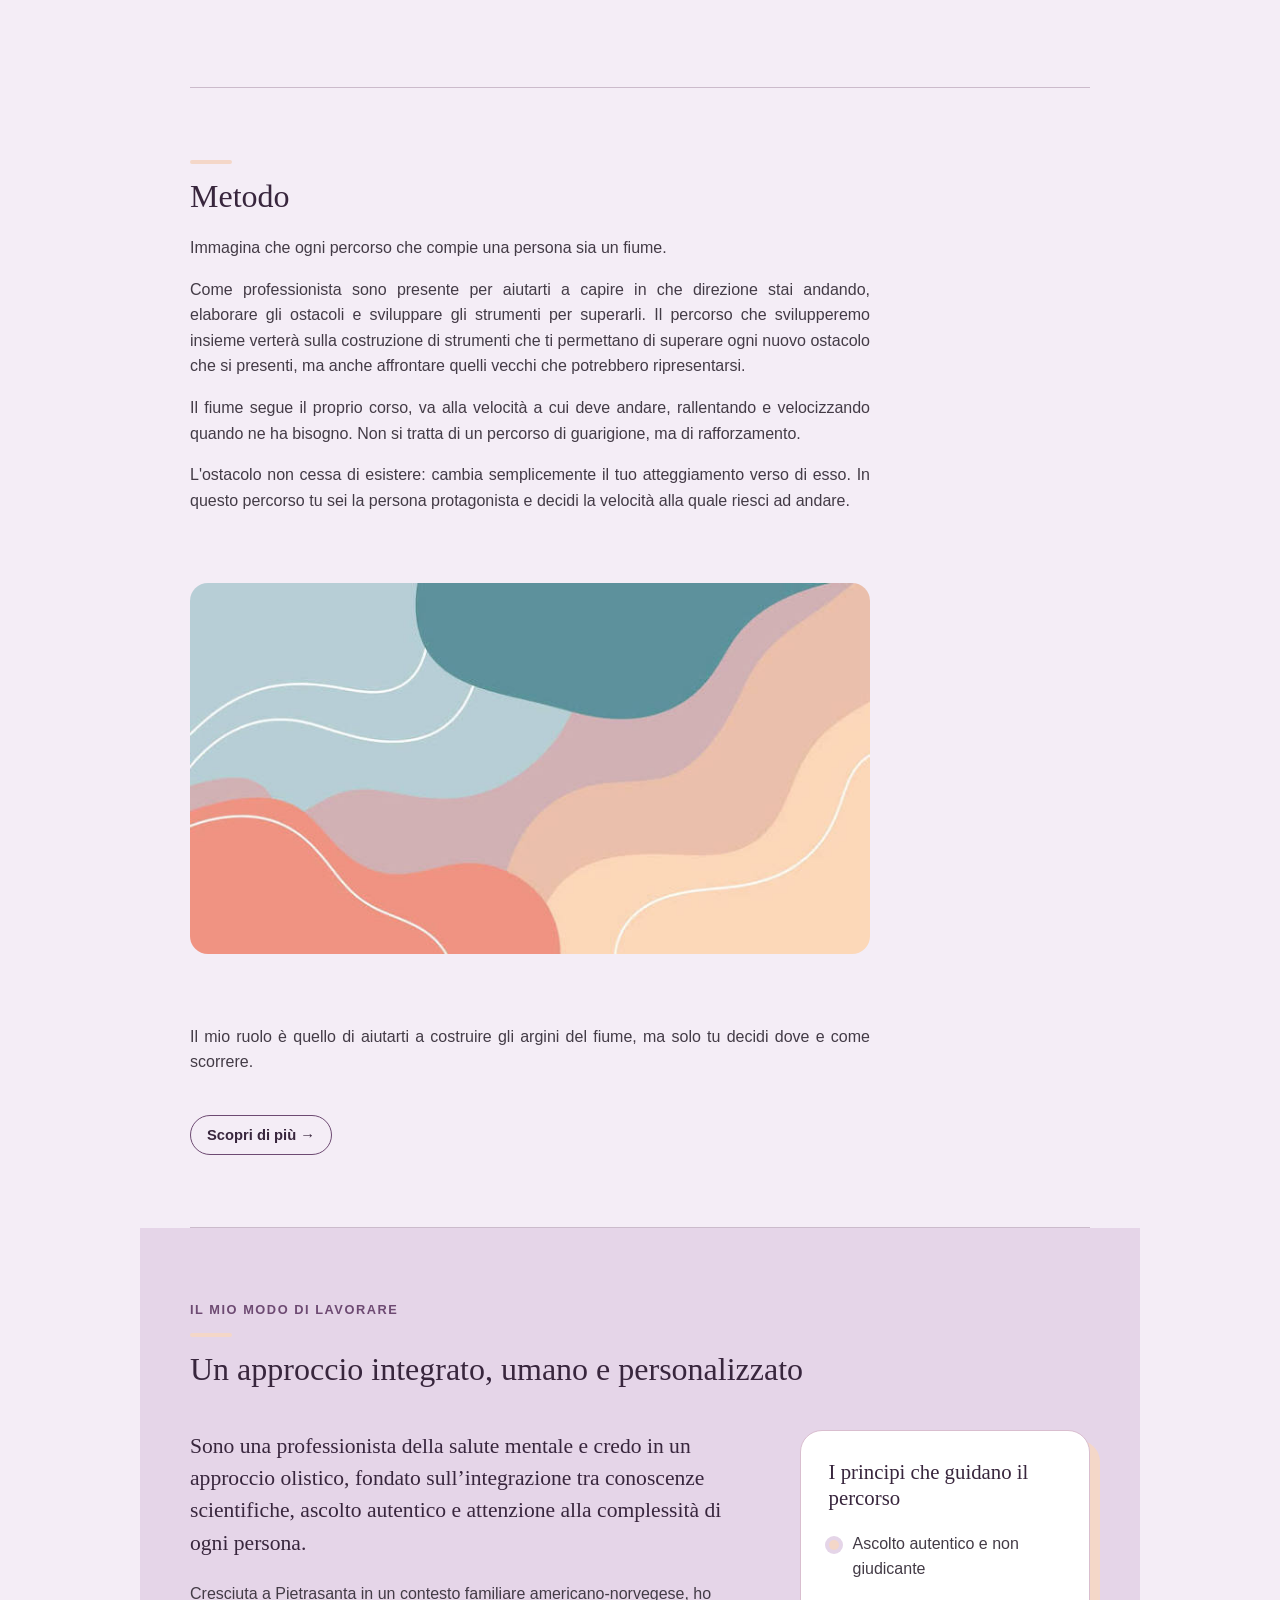
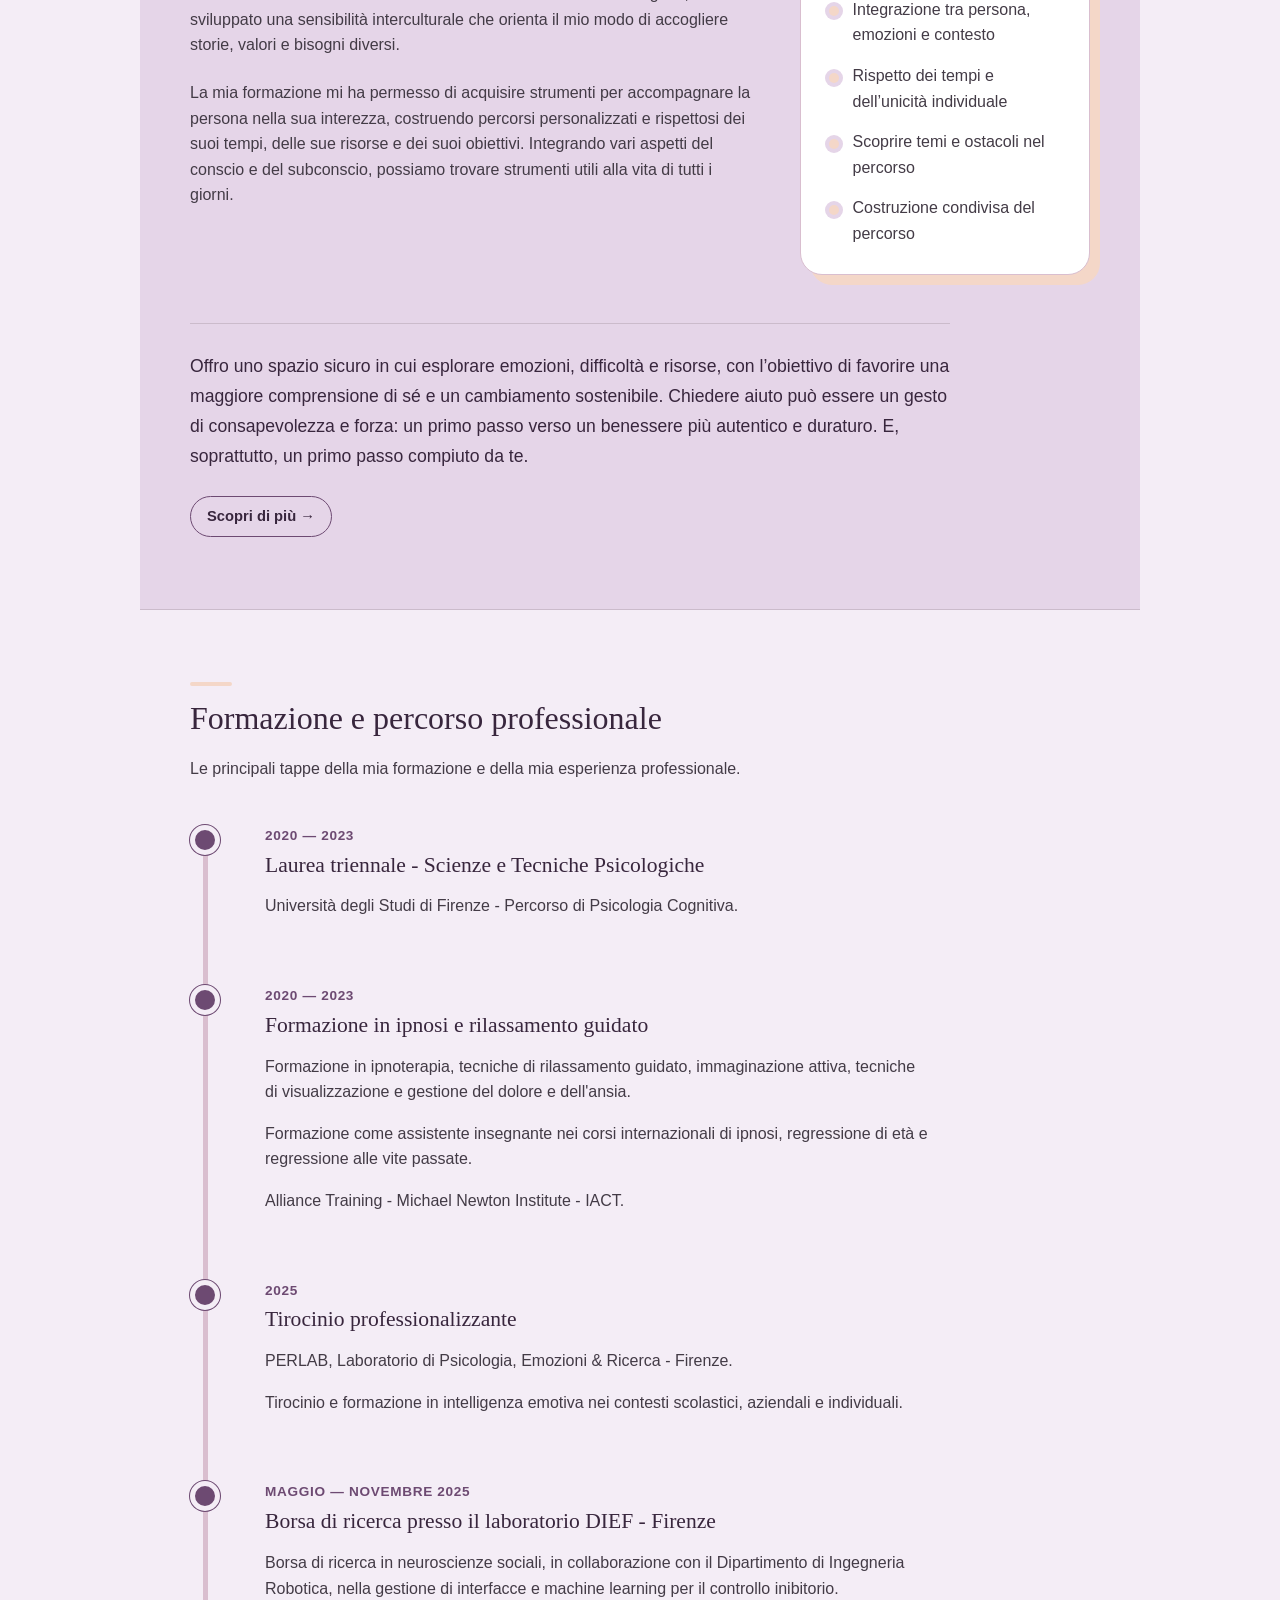
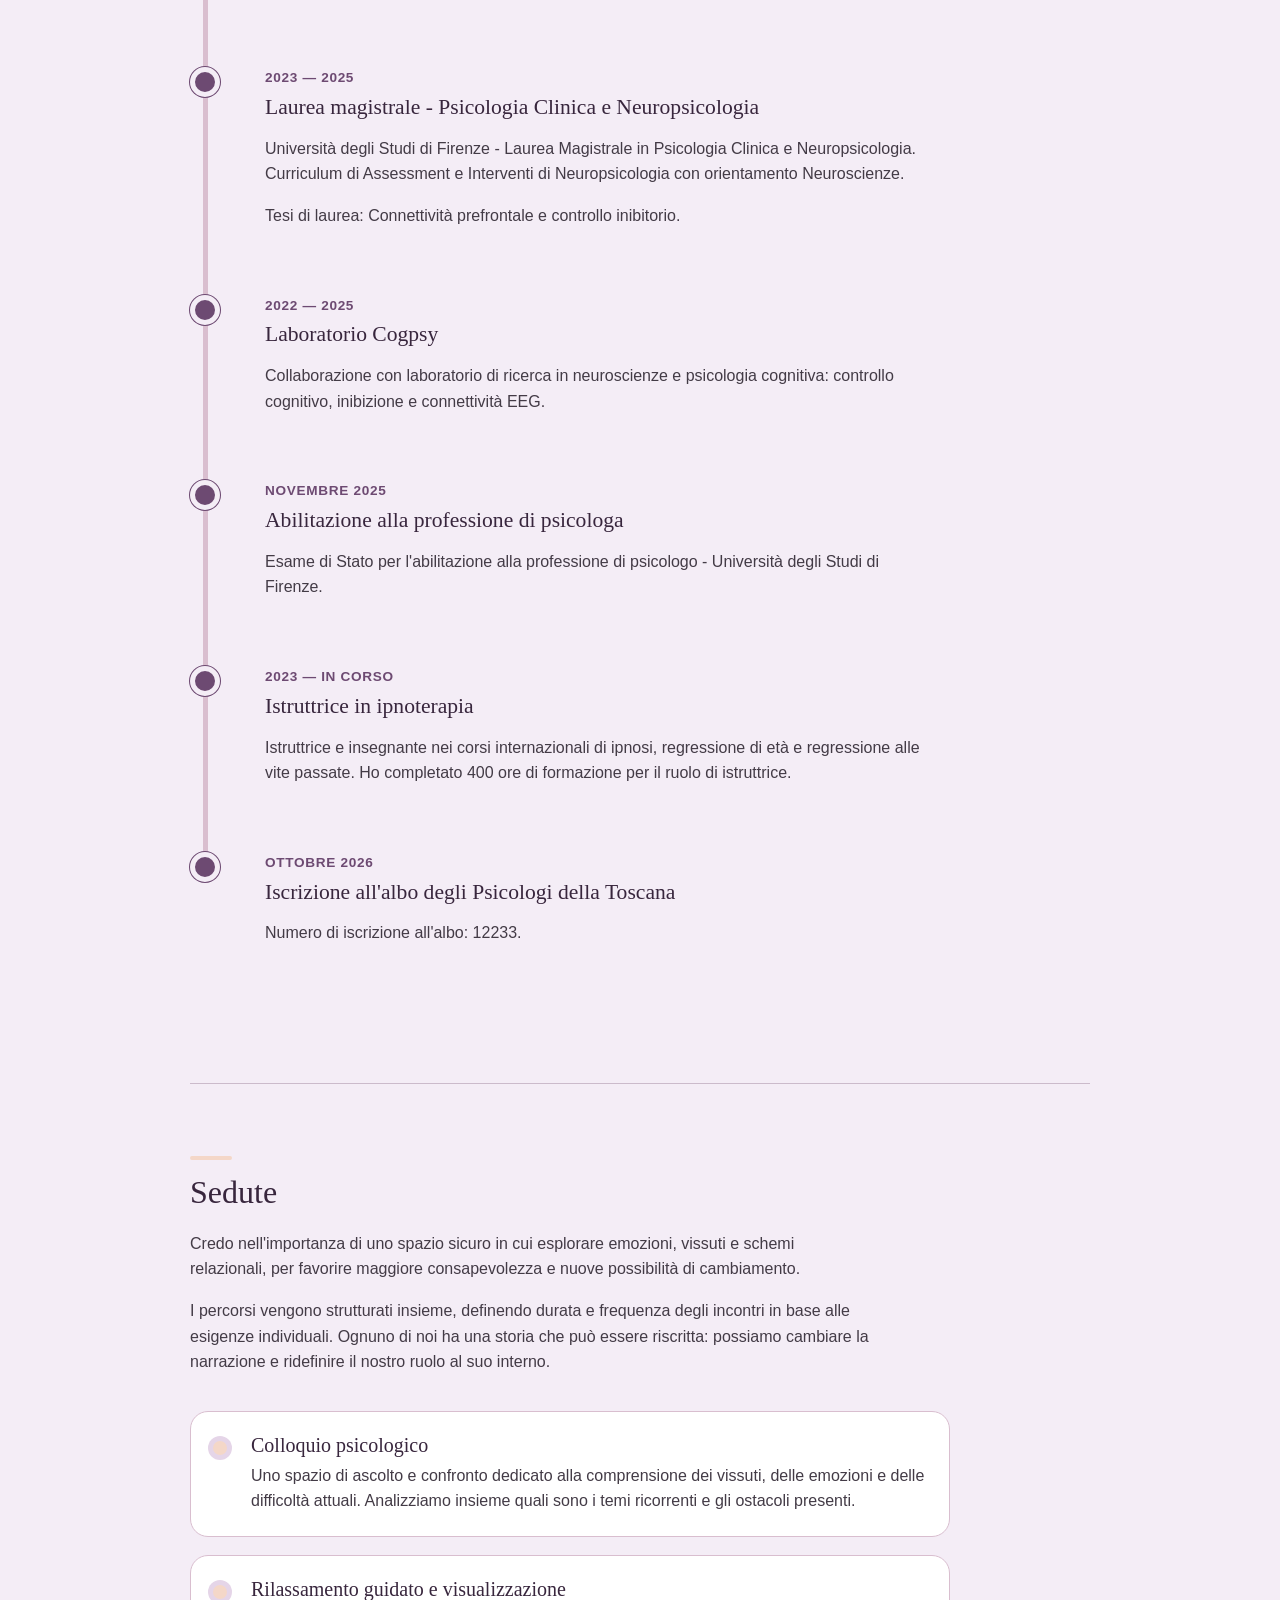
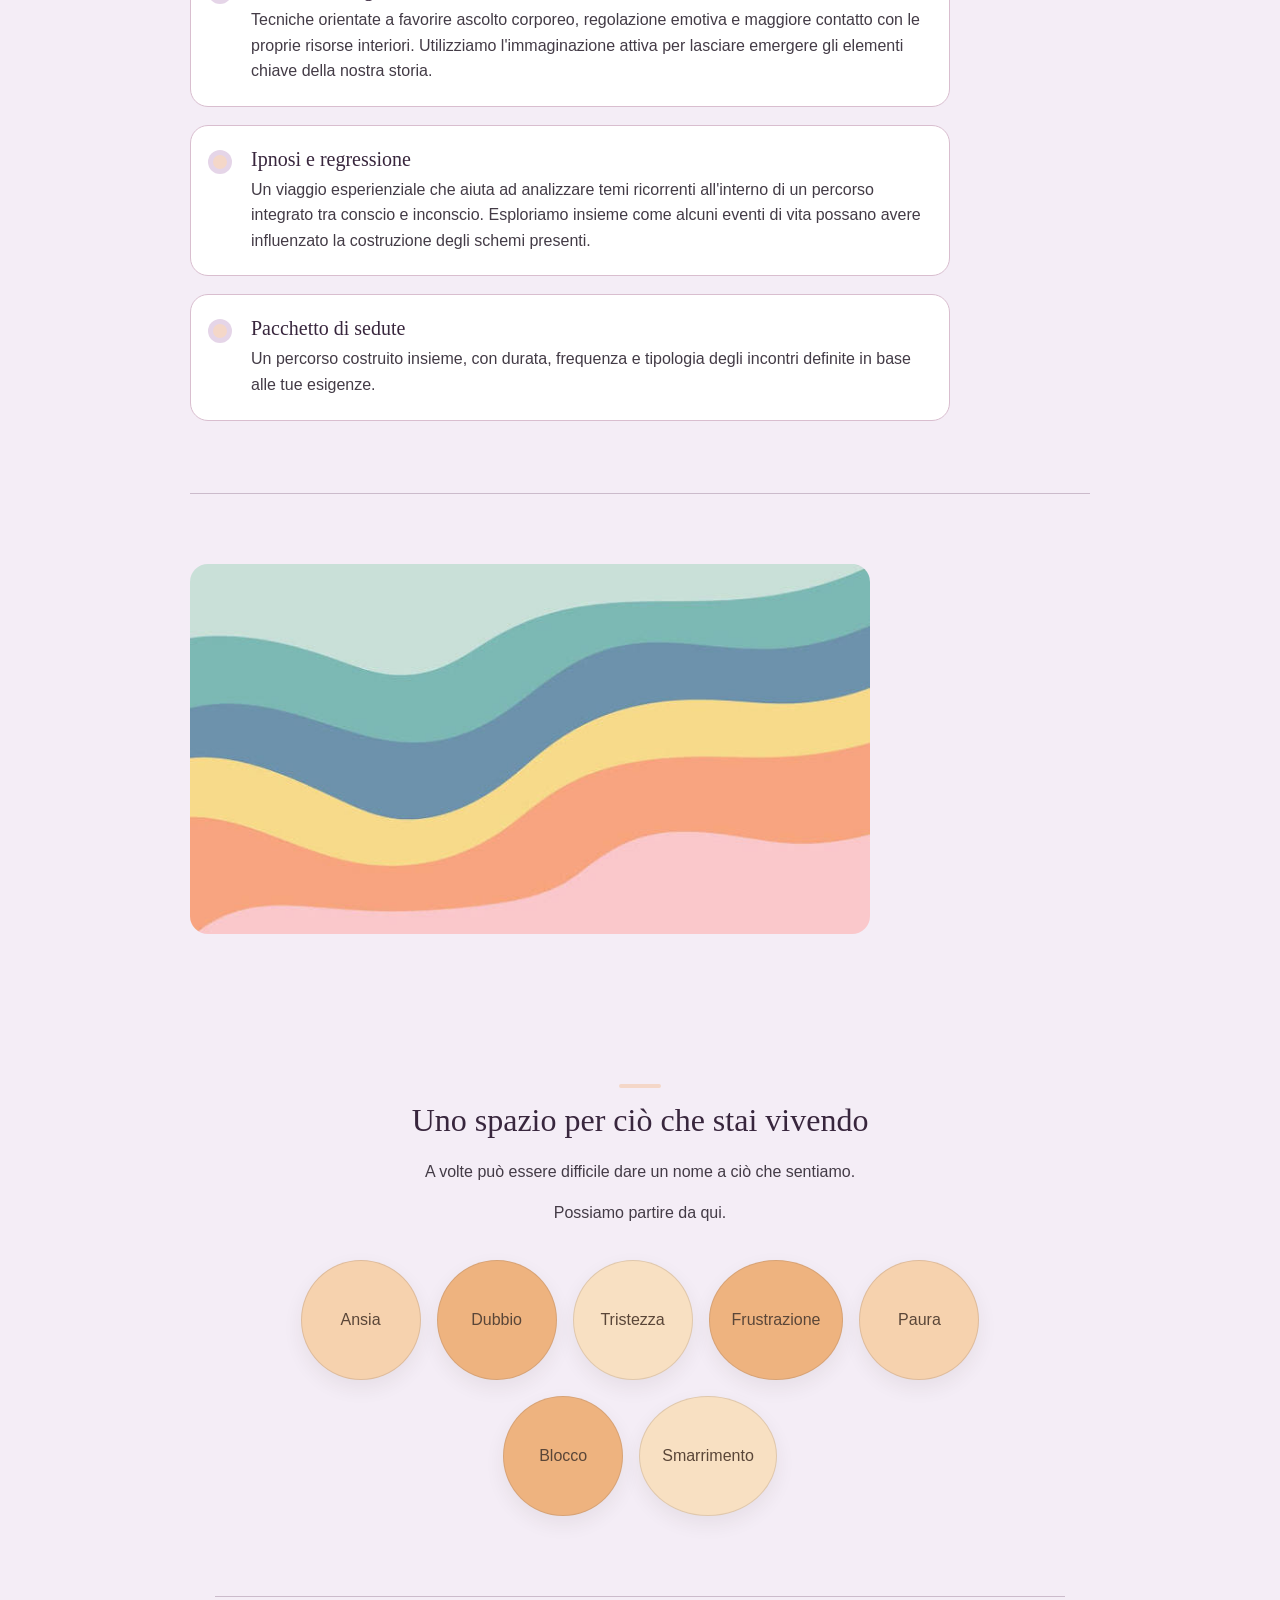
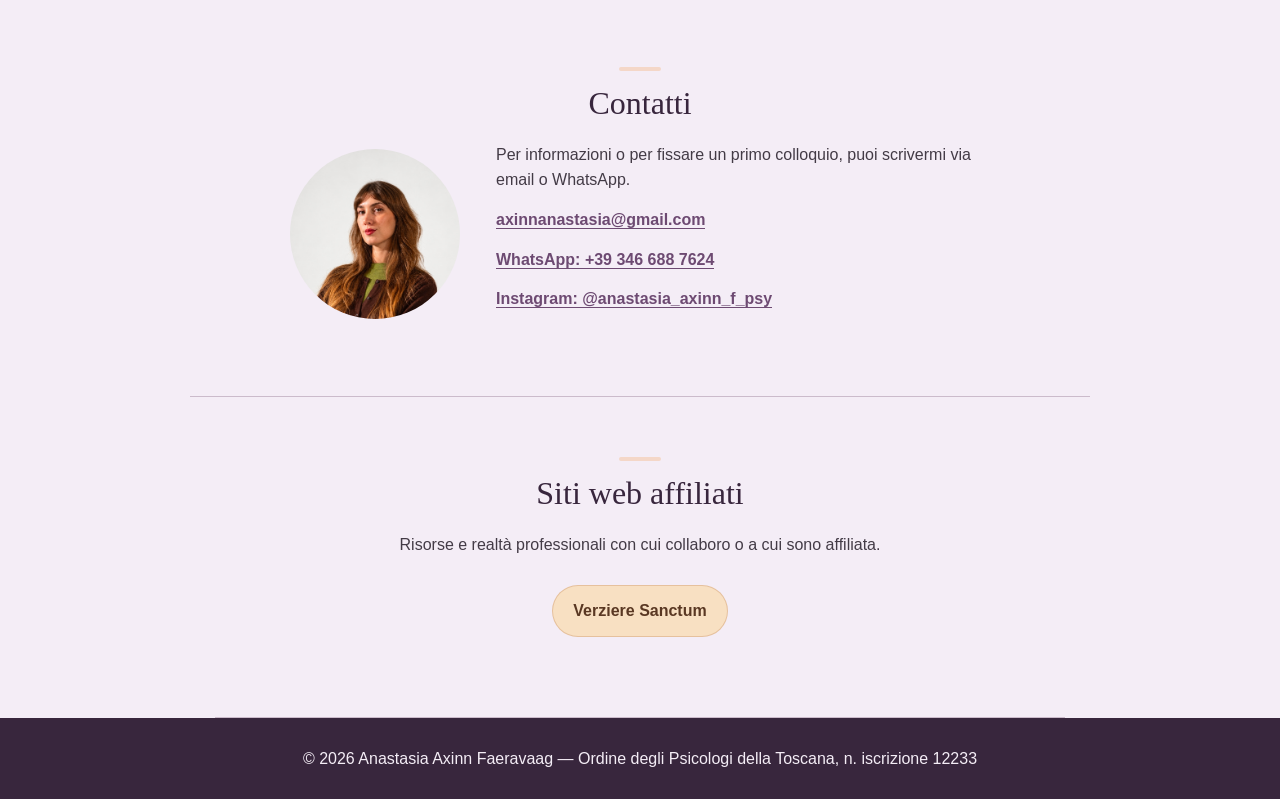
==== commit 5be3815b: "Update index.html" ====
--- a/index.html
+++ b/index.html
@@ -7,7 +7,7 @@
   <link rel="stylesheet" href="style2.css?v=senza-trattini1">
 
   <link
-    rel="alternate"
+    rel="alternate" 
     hreflang="it"
     href="https://anastasiaaxinnf.com/"
   >
@@ -452,7 +452,7 @@
 
             <div class="dettagli-seduta">
               <p><span>Durata</span>60 minuti</p>
-              <p><span>Costo</span>75 €</p>
+              <p><span>Costo</span>€ 65</p>
             </div>
           </div>
         </li>
@@ -470,8 +470,8 @@
             </p>
 
             <div class="dettagli-seduta">
-              <p><span>Durata</span>120 minuti</p>
-              <p><span>Costo</span>150 €</p>
+              <p><span>Durata</span>120-150 minuti</p>
+              <p><span>Costo</span> €150 </p>
             </div>
           </div>
         </li>
@@ -490,7 +490,7 @@
 
             <div class="dettagli-seduta">
               <p><span>Durata</span>180–220 minuti</p>
-              <p><span>Costo</span>245 €</p>
+              <p><span>Costo</span> Da stabilire insieme €</p>
             </div>
           </div>
         </li>
@@ -592,7 +592,7 @@
               target="_blank"
               rel="noopener noreferrer"
             >
-              Instagram: @anastasia_axinn_f
+              Instagram: @anastasia_axinn_f_psy
             </a>
           </p>
         </div>
